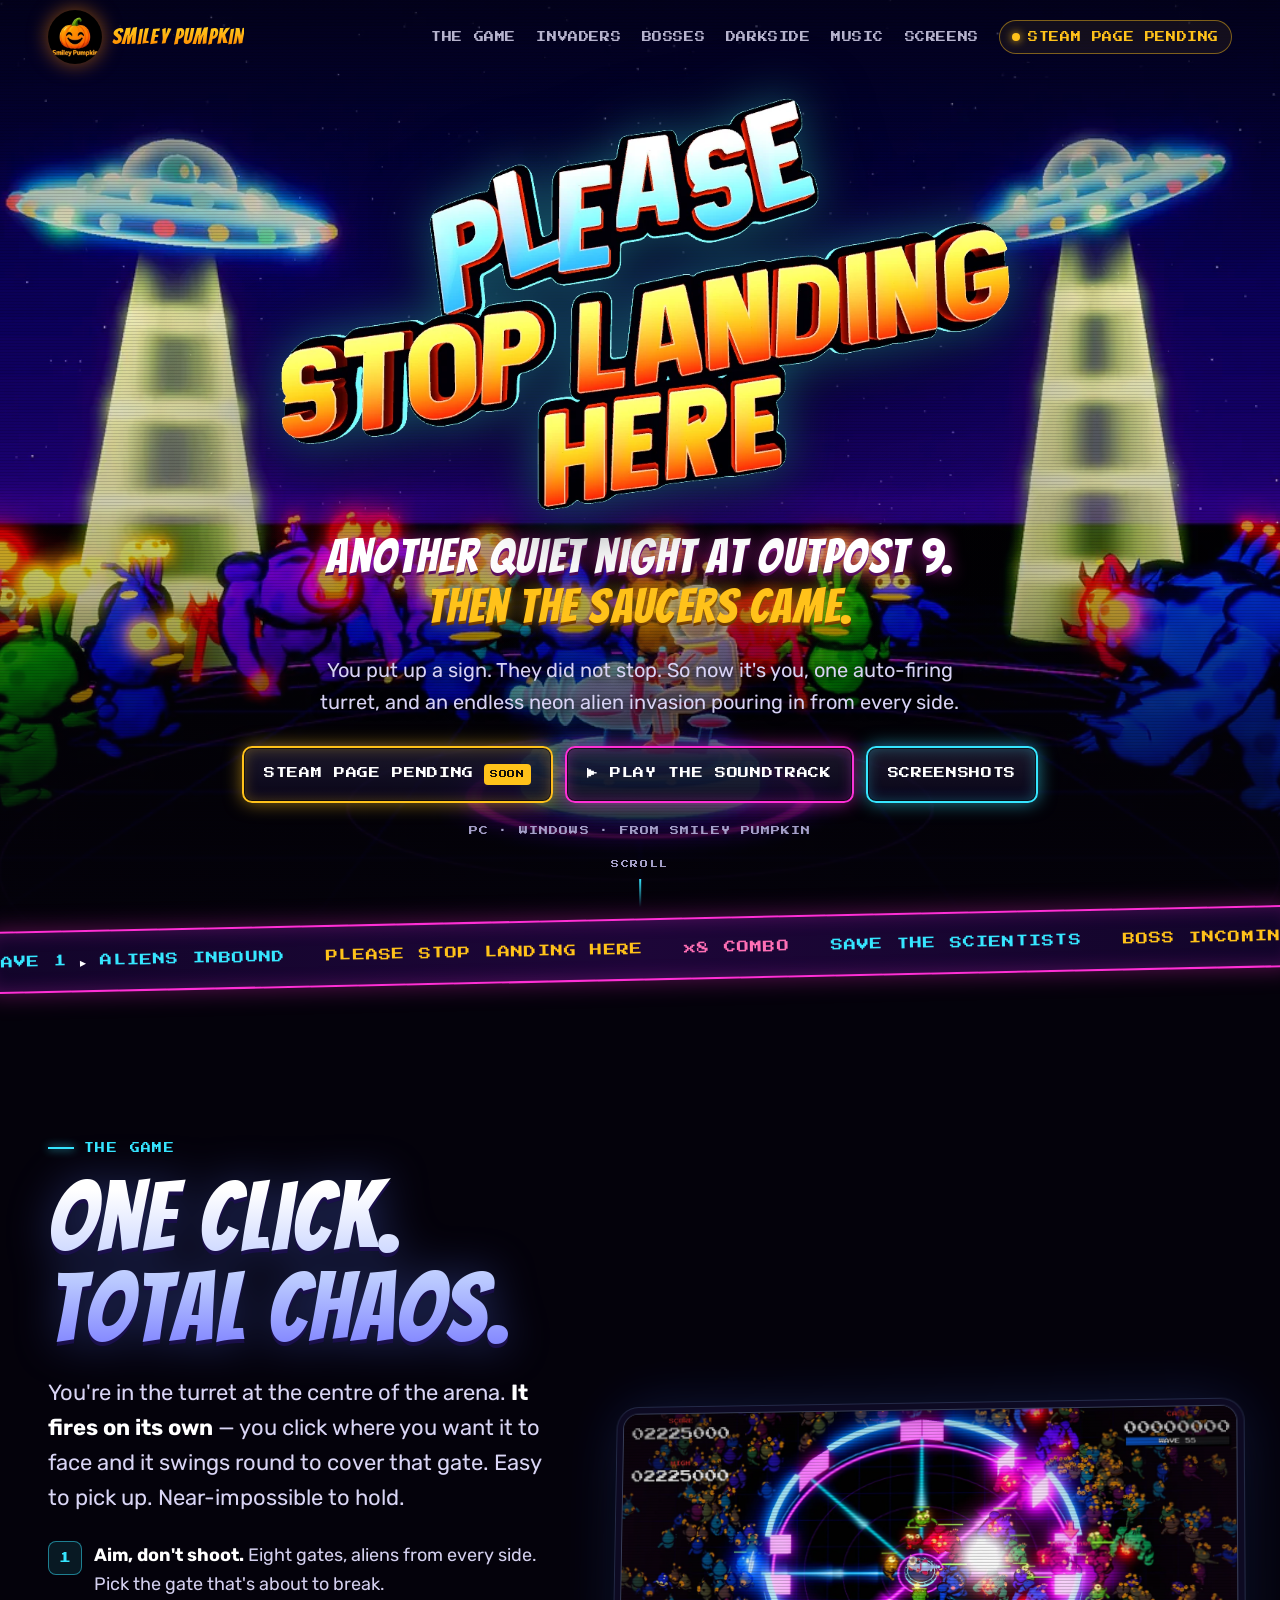
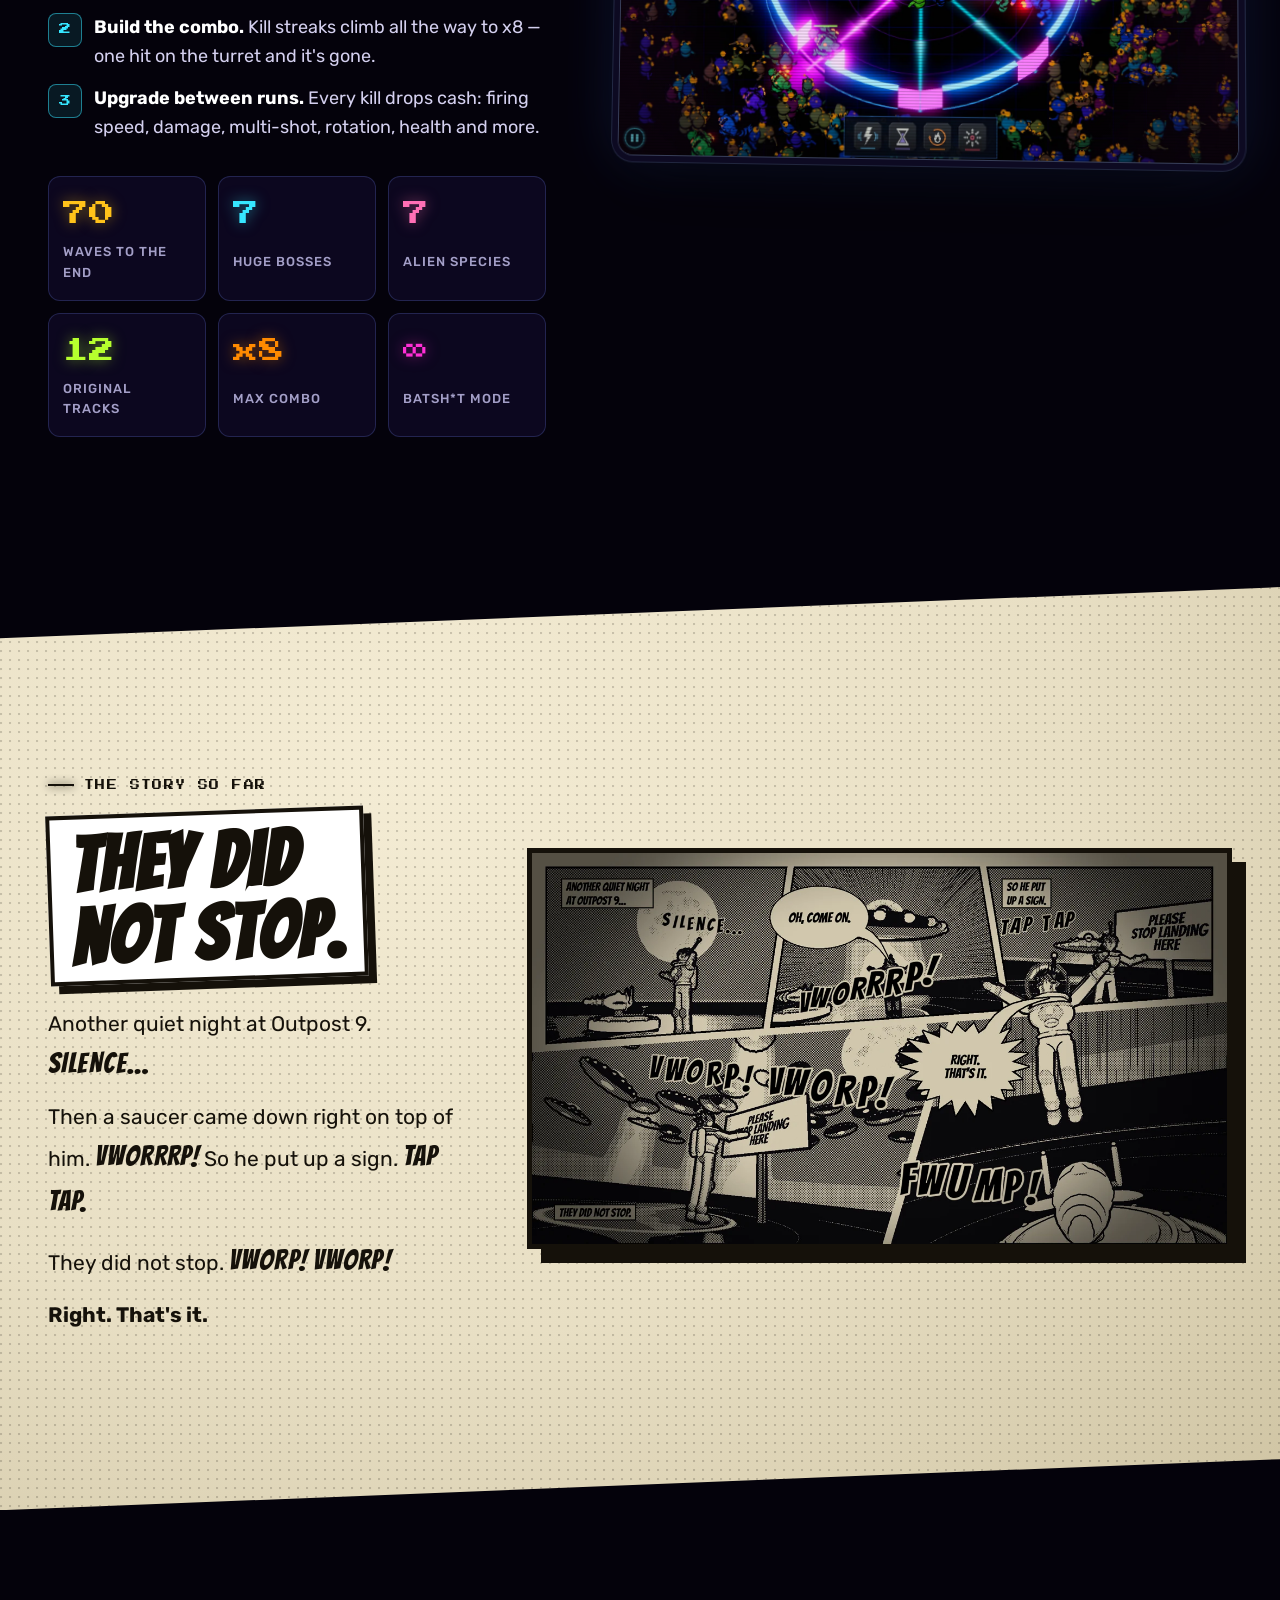
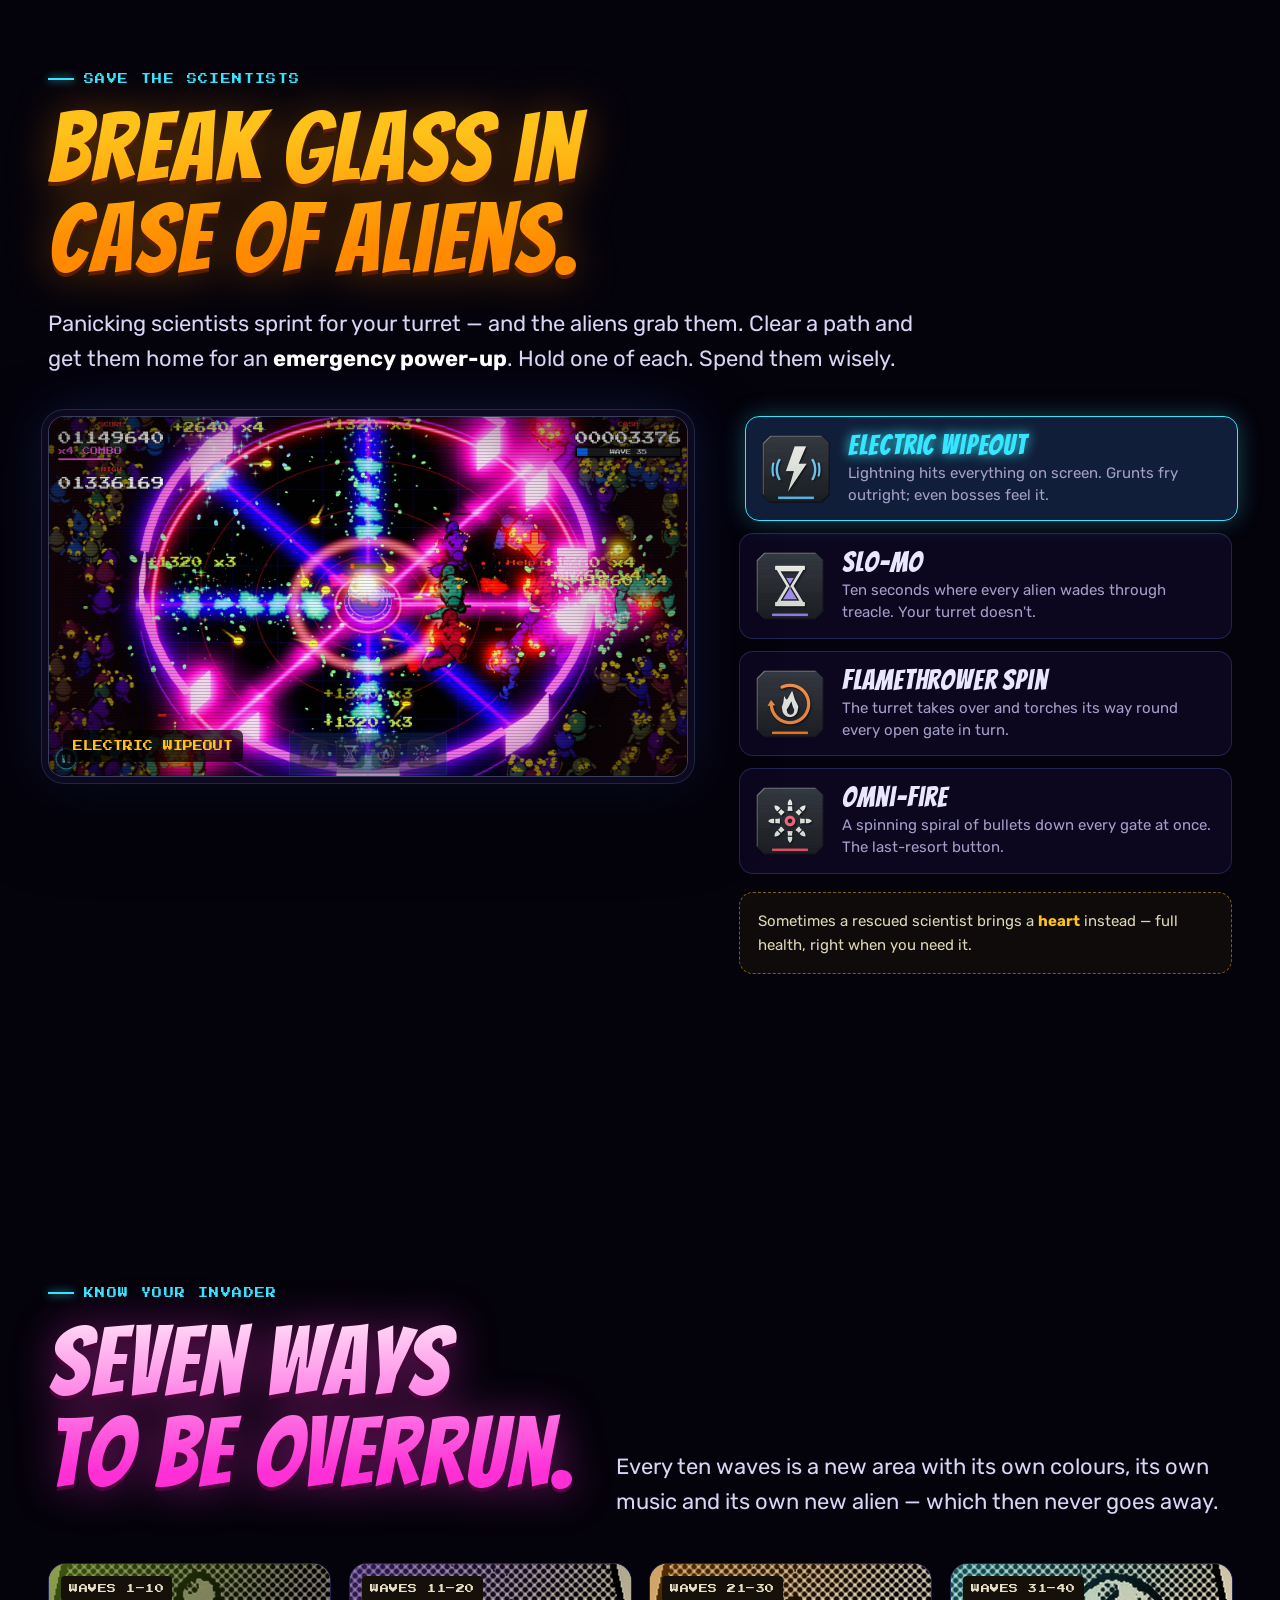
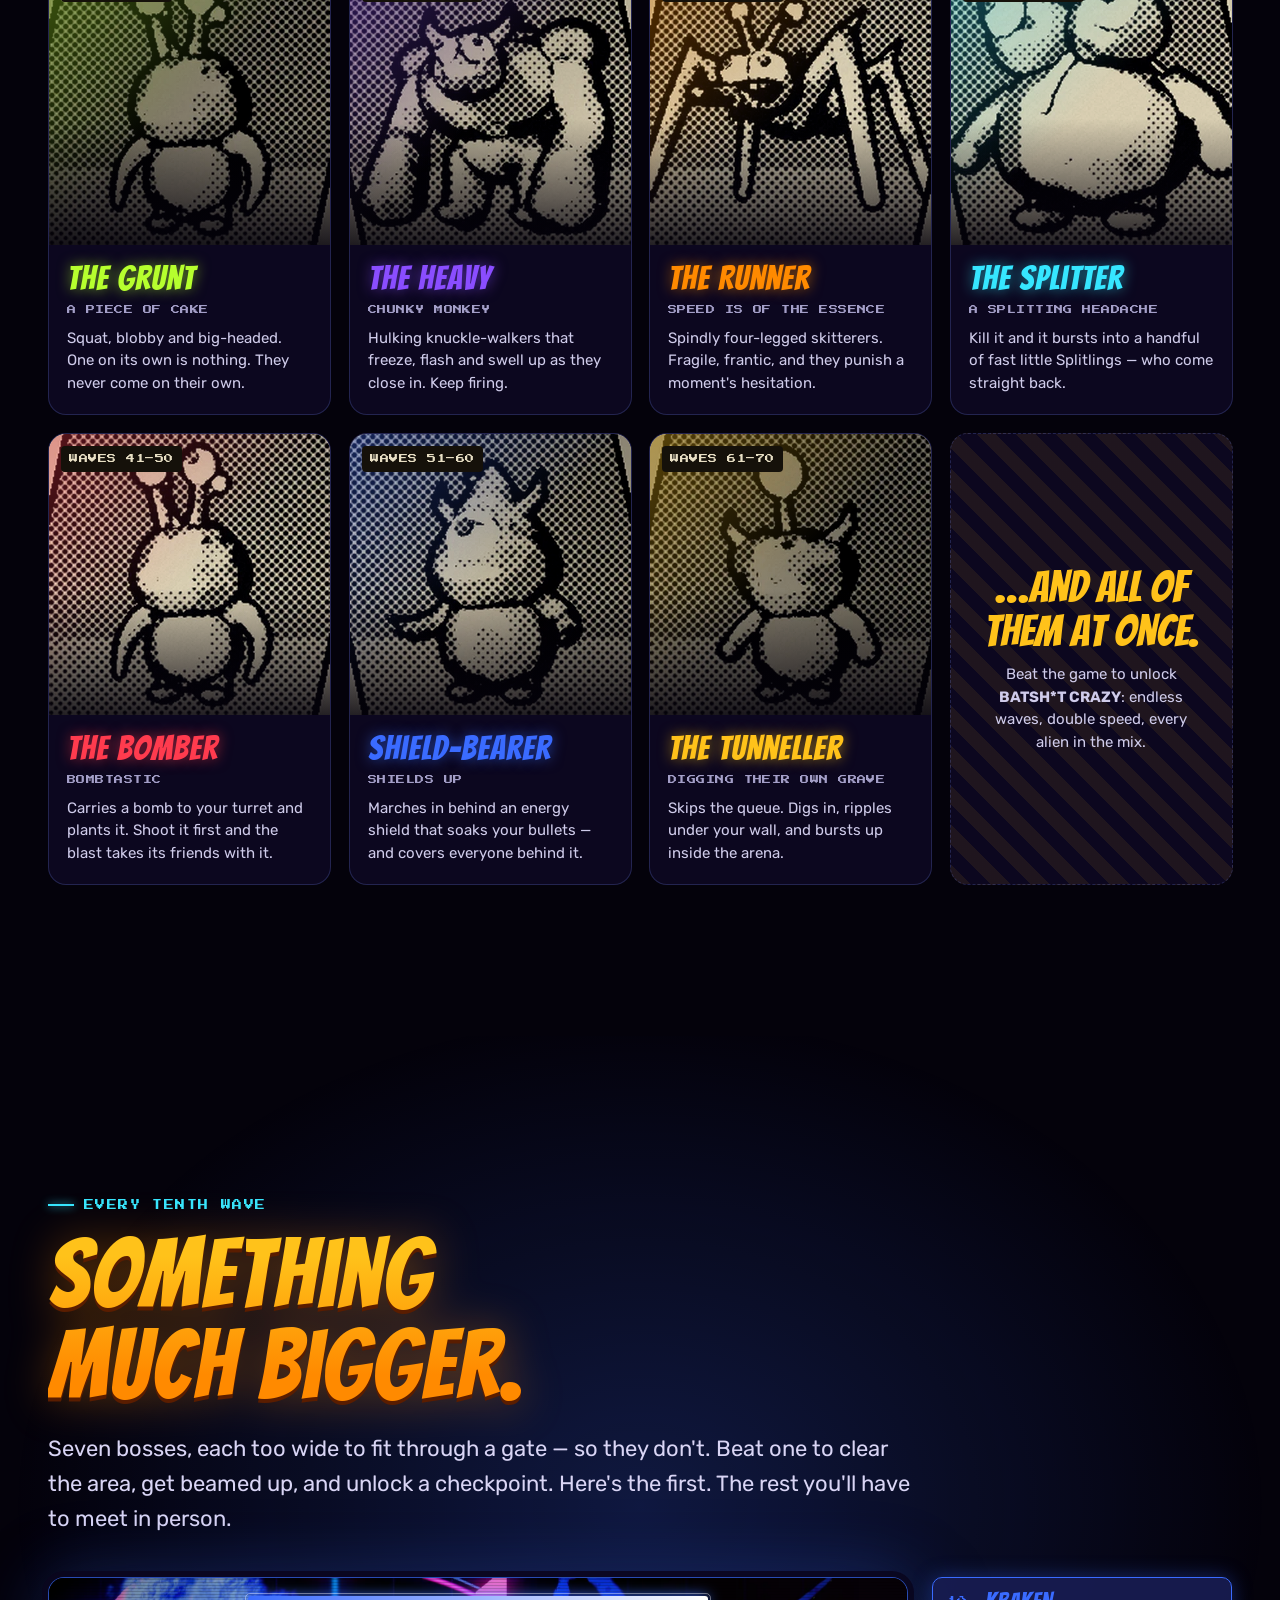
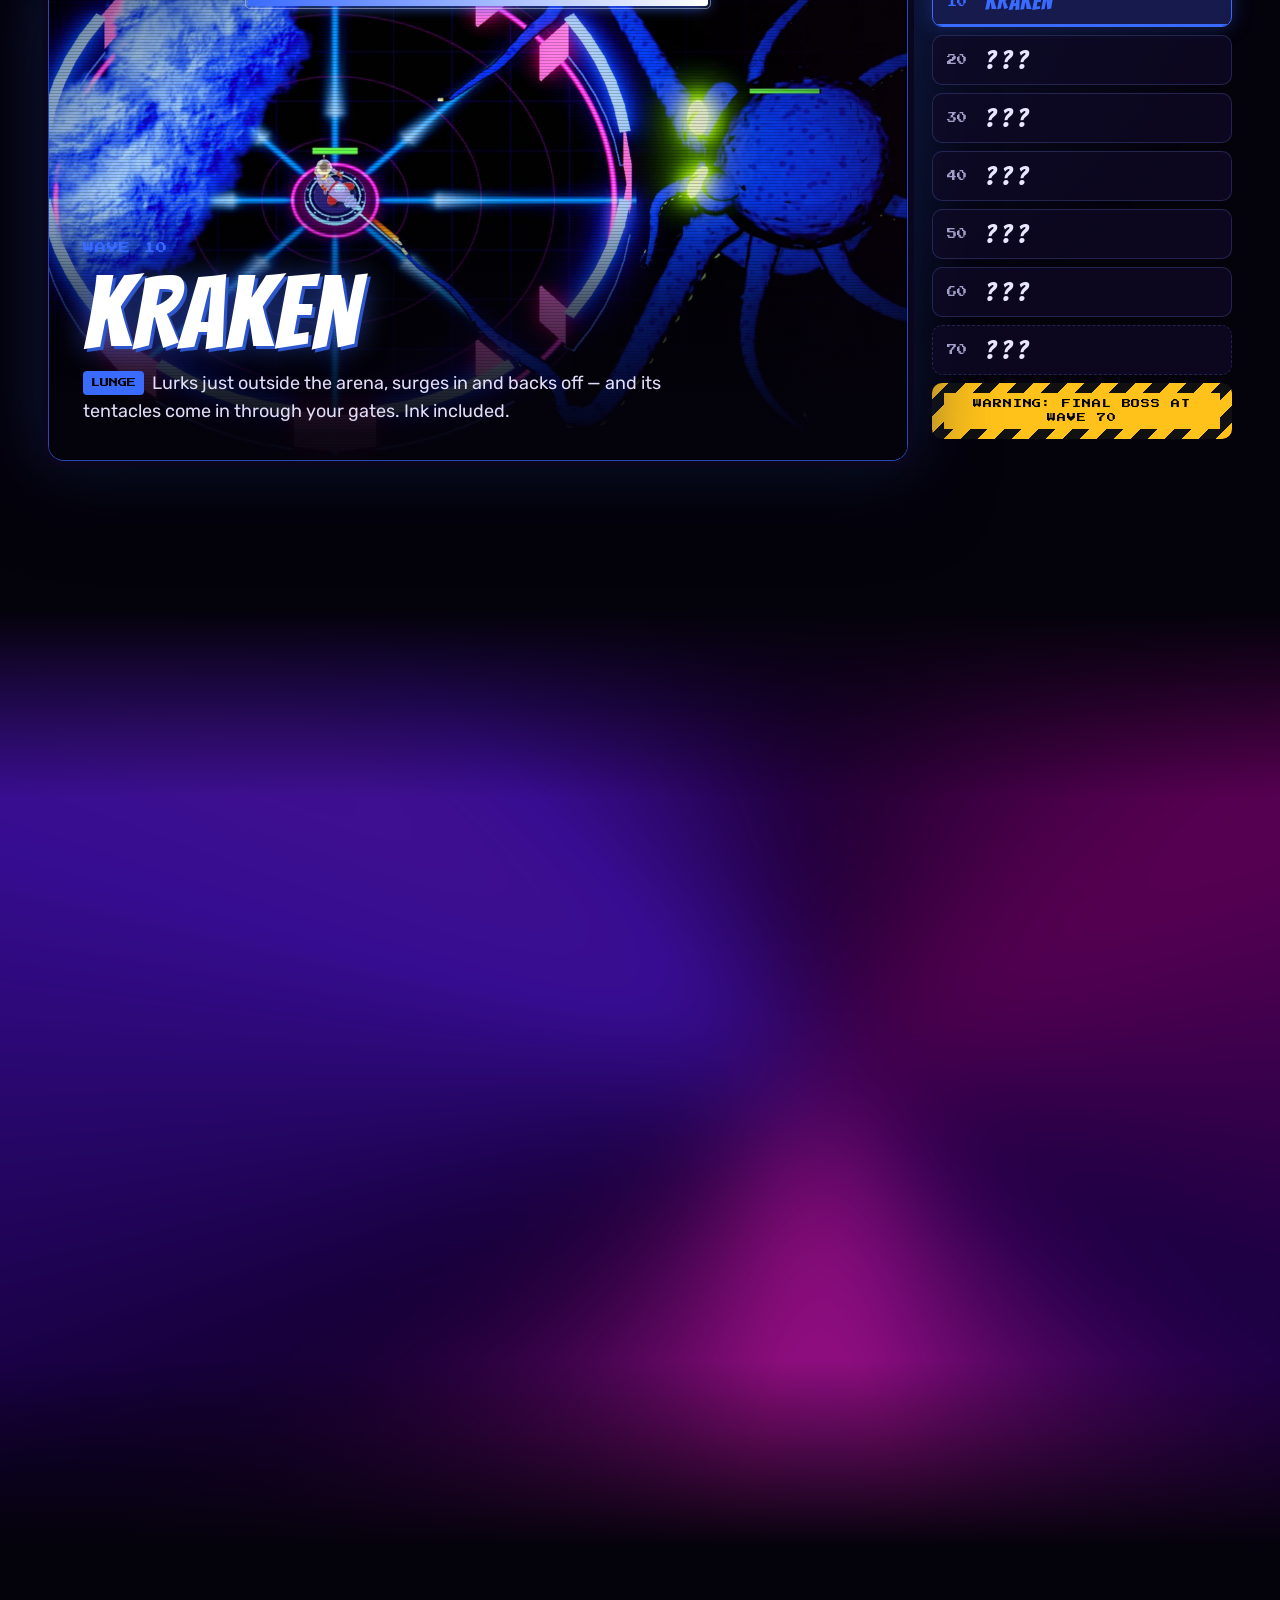
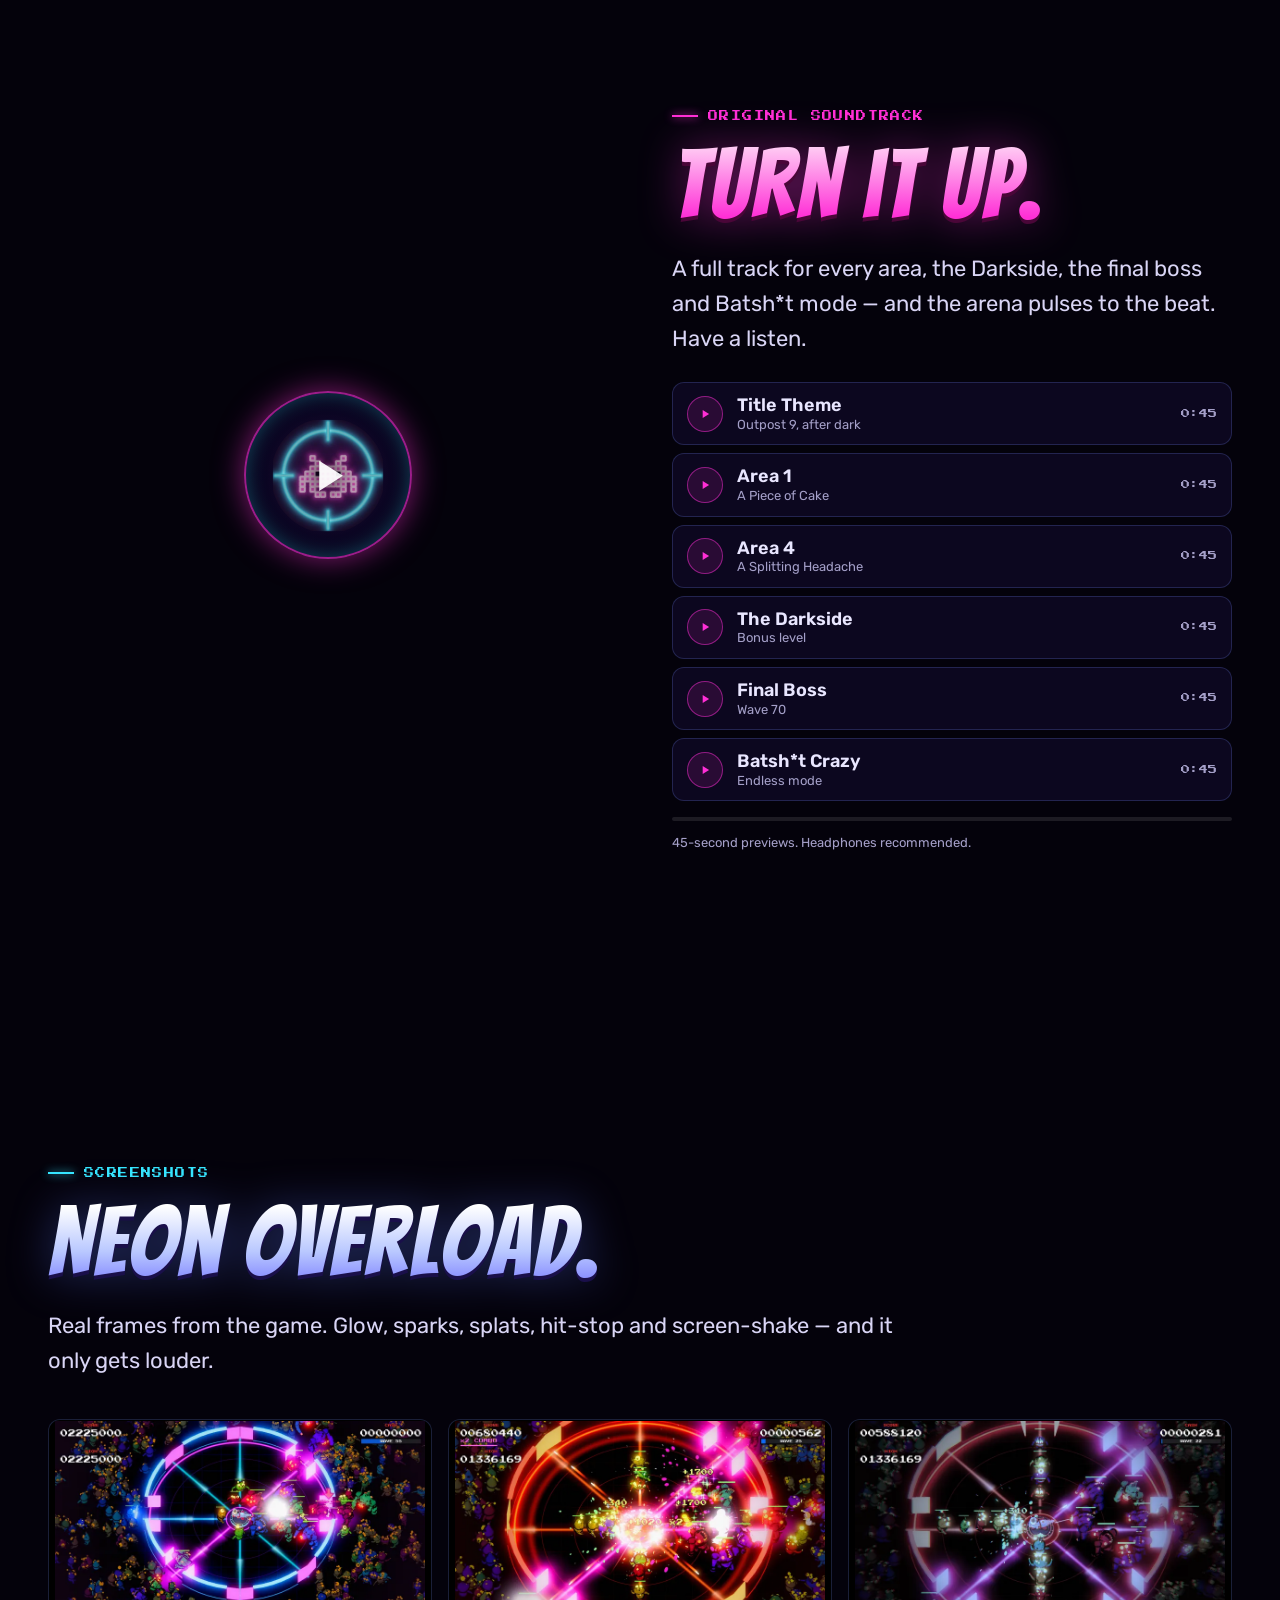
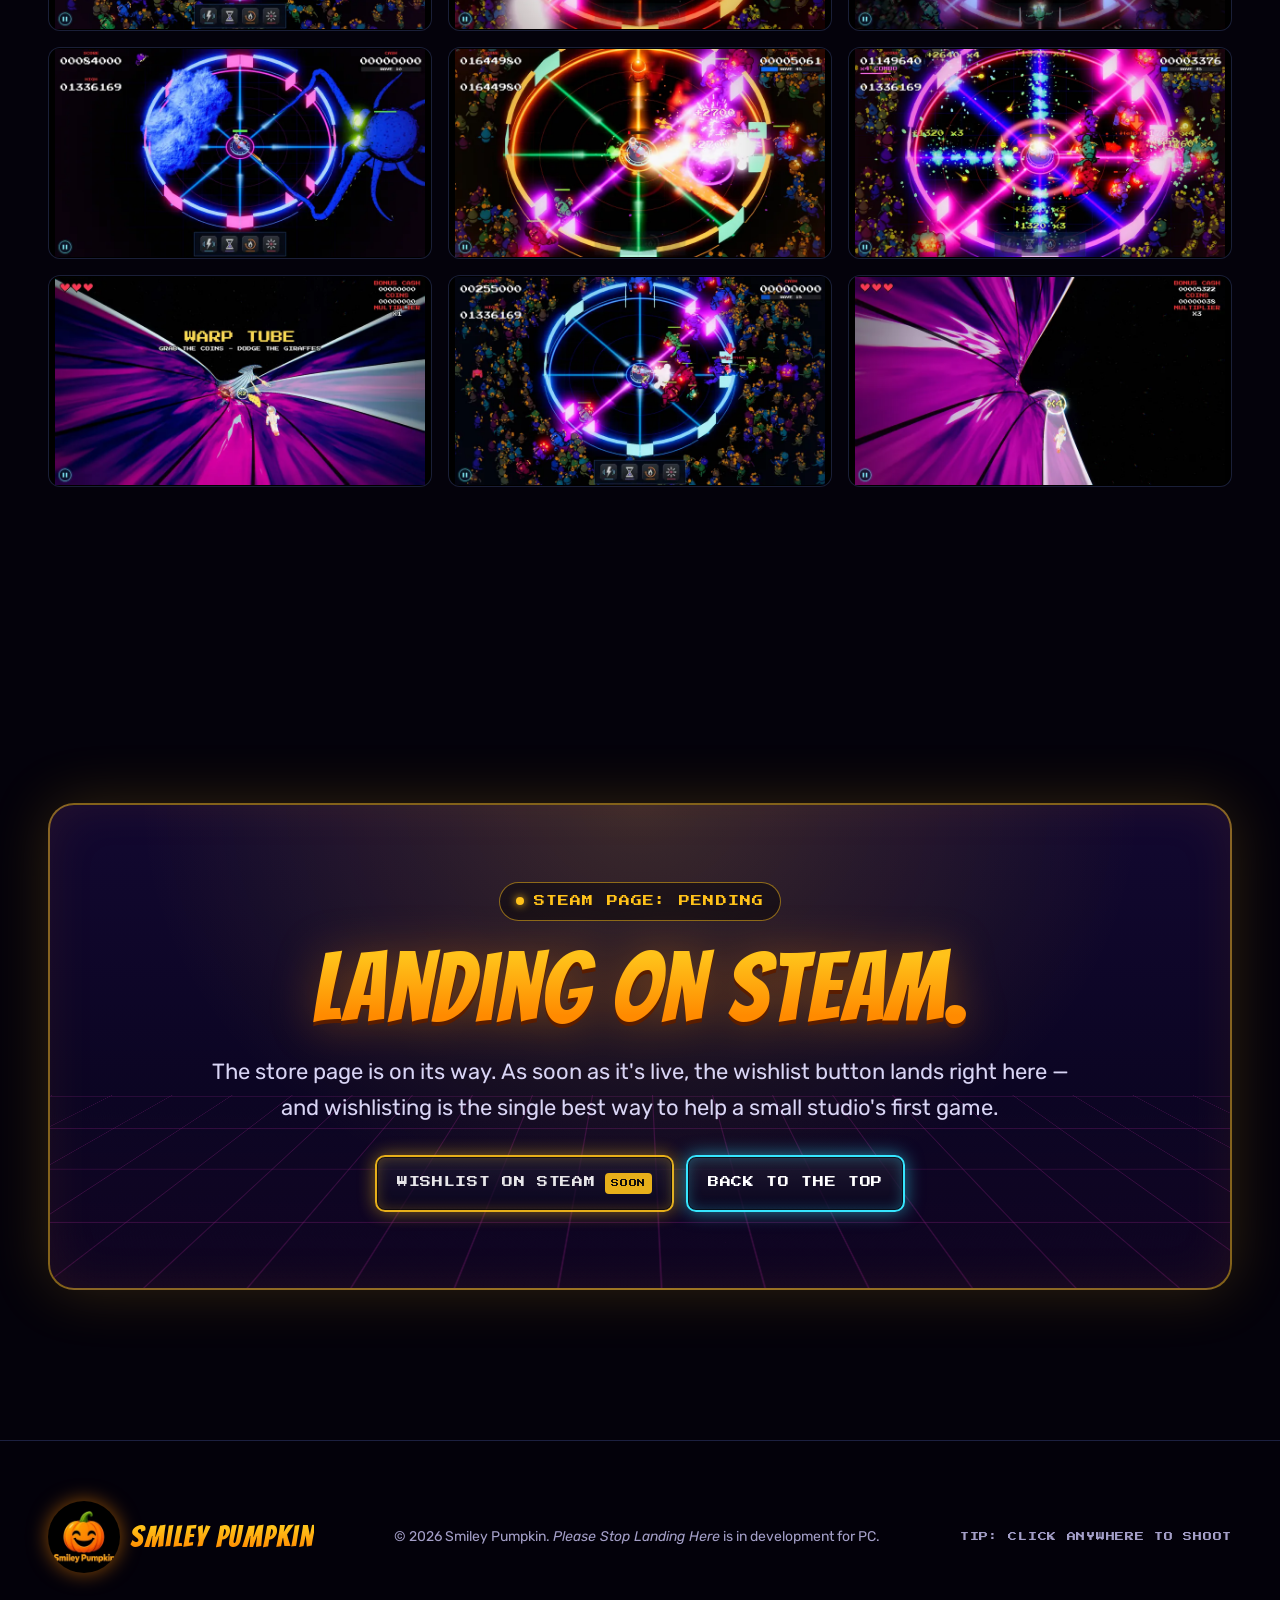
==== index.html @ da47e0a2 "Game site for Please Stop Landing Here Replace the Coming Soon holding page with a full page for the" ====
<!doctype html>
<html lang="en">
<head>
<meta charset="utf-8">
<meta name="viewport" content="width=device-width, initial-scale=1, viewport-fit=cover">
<title>Please Stop Landing Here | Smiley Pumpkin</title>
<meta name="description" content="Please Stop Landing Here: a neon top-down turret defence game from Smiley Pumpkin. One turret, eight gates, an endless alien swarm. Coming to Steam.">
<meta name="theme-color" content="#04020b">
<meta property="og:type" content="website">
<meta property="og:url" content="https://www.smileypumpkin.com/">
<meta property="og:title" content="Please Stop Landing Here">
<meta property="og:description" content="One turret. Eight gates. An endless neon alien swarm. Coming to Steam from Smiley Pumpkin.">
<meta property="og:image" content="https://www.smileypumpkin.com/assets/img/og.jpg">
<meta name="twitter:card" content="summary_large_image">
<link rel="icon" href="smiley-pumpkin.png">
<link rel="preconnect" href="https://fonts.googleapis.com">
<link rel="preconnect" href="https://fonts.gstatic.com" crossorigin>
<link href="https://fonts.googleapis.com/css2?family=Bangers&family=Press+Start+2P&family=Rubik:wght@400;500;600;700&display=swap" rel="stylesheet">
<link rel="preload" as="image" href="assets/img/keyart.webp">
<link rel="stylesheet" href="css/site.css">
</head>
<body>
<a class="skip" href="#game">Skip to content</a>
<canvas id="stars" aria-hidden="true"></canvas>
<canvas id="fx" aria-hidden="true"></canvas>

<header class="topbar">
  <a class="studio" href="#top" aria-label="Smiley Pumpkin home">
    <img src="assets/img/pumpkin.webp" alt="" width="54" height="54">
    <span>Smiley Pumpkin</span>
  </a>
  <nav class="nav" aria-label="Sections">
    <a href="#game">The Game</a>
    <a href="#invaders">Invaders</a>
    <a href="#bosses">Bosses</a>
    <a href="#darkside">Darkside</a>
    <a href="#music">Music</a>
    <a href="#screens">Screens</a>
    <a class="steam-pill" href="#steam"><span class="led" aria-hidden="true"></span>Steam page pending</a>
  </nav>
</header>

<main>
  <!-- ============ HERO ============ -->
  <section class="hero" id="top" aria-labelledby="hero-title">
    <div class="hero-art" aria-hidden="true"></div>
    <div class="hero-inner">
      <h1 id="hero-title" style="margin:0">
        <img class="game-logo" src="assets/img/logo.webp" alt="Please Stop Landing Here" width="1040" height="610">
      </h1>
      <p class="tagline">Another quiet night at Outpost 9.<br><em>Then the saucers came.</em></p>
      <p class="hero-sub">You put up a sign. They did not stop. So now it's you, one auto-firing turret, and an endless neon alien invasion pouring in from every side.</p>
      <div class="cta-row">
        <a class="btn steam" href="#steam">Steam page pending <span class="tag">SOON</span></a>
        <a class="btn music" href="#music" data-autoplay>&#9654; Play the soundtrack</a>
        <a class="btn" href="#screens">Screenshots</a>
      </div>
      <p class="platform">PC &middot; Windows &middot; from Smiley Pumpkin</p>
    </div>
    <a class="scroll-hint" href="#game" aria-label="Scroll to the game">SCROLL<i></i></a>
  </section>

  <div class="ticker" aria-hidden="true">
    <div class="ticker-track">
      <span>WAVE 1 <b>&#9656;</b> ALIENS INBOUND</span><span>PLEASE STOP LANDING HERE</span><span>x8 COMBO</span>
      <span>SAVE THE SCIENTISTS</span><span>BOSS INCOMING <b>&#9656;</b> WAVE 10</span><span>AREA CLEARED!</span>
      <span>WELCOME TO THE DARKSIDE</span><span>WAVE 70 AWAITS</span><span>BATSH*T CRAZY UNLOCKED</span>
      <span>WAVE 1 <b>&#9656;</b> ALIENS INBOUND</span><span>PLEASE STOP LANDING HERE</span><span>x8 COMBO</span>
      <span>SAVE THE SCIENTISTS</span><span>BOSS INCOMING <b>&#9656;</b> WAVE 10</span><span>AREA CLEARED!</span>
      <span>WELCOME TO THE DARKSIDE</span><span>WAVE 70 AWAITS</span><span>BATSH*T CRAZY UNLOCKED</span>
    </div>
  </div>

  <!-- ============ GAMEPLAY ============ -->
  <section class="section" id="game" aria-labelledby="game-title">
    <div class="wrap gameplay-grid">
      <div class="reveal">
        <span class="eyebrow">The game</span>
        <h2 class="h2" id="game-title">One click.<br>Total chaos.</h2>
        <p class="lede">You're in the turret at the centre of the arena. <strong>It fires on its own</strong> &mdash; you click where you want it to face and it swings round to cover that gate. Easy to pick up. Near-impossible to hold.</p>
        <ol class="how">
          <li><span><strong>Aim, don't shoot.</strong> Eight gates, aliens from every side. Pick the gate that's about to break.</span></li>
          <li><span><strong>Build the combo.</strong> Kill streaks climb all the way to x8 &mdash; one hit on the turret and it's gone.</span></li>
          <li><span><strong>Upgrade between runs.</strong> Every kill drops cash: firing speed, damage, multi-shot, rotation, health and more.</span></li>
        </ol>
        <div class="stats">
          <div class="stat"><b data-count="70">70</b><span>Waves to the end</span></div>
          <div class="stat"><b data-count="7">7</b><span>Huge bosses</span></div>
          <div class="stat"><b data-count="7">7</b><span>Alien species</span></div>
          <div class="stat"><b data-count="12">12</b><span>Original tracks</span></div>
          <div class="stat"><b>x8</b><span>Max combo</span></div>
          <div class="stat"><b>&infin;</b><span>Batsh*t mode</span></div>
        </div>
      </div>
      <div class="reveal" data-delay="1">
        <figure class="screen tilt">
          <img src="assets/img/shots/swarm.webp" alt="Wave 55: the turret holds the neon arena while a huge alien crowd presses against all eight gates" width="1600" height="900" loading="lazy">
        </figure>
      </div>
    </div>
  </section>

  <!-- ============ STORY ============ -->
  <section class="section story" id="story" aria-labelledby="story-title">
    <div class="wrap story-grid">
      <div class="reveal">
        <span class="eyebrow">The story so far</span>
        <h2 class="caption-box" id="story-title">They did<br>not stop.</h2>
        <p>Another quiet night at Outpost 9. <span class="sfx">SILENCE&hellip;</span></p>
        <p>Then a saucer came down right on top of him. <span class="sfx">VWORRRP!</span> So he put up a sign. <span class="sfx">TAP TAP.</span></p>
        <p>They did not stop. <span class="sfx">VWORP! VWORP!</span></p>
        <p><strong>Right. That's it.</strong></p>
      </div>
      <figure class="comic reveal" data-delay="1">
        <img src="assets/img/comic.webp" alt="The game's manga intro page: a lone astronaut at Outpost 9 puts up a 'Please Stop Landing Here' sign as the saucers keep landing, then leaps into his turret" width="1280" height="720" loading="lazy">
      </figure>
    </div>
  </section>

  <!-- ============ POWER-UPS ============ -->
  <section class="section" id="powerups" aria-labelledby="pu-title">
    <div class="wrap">
      <div class="reveal">
        <span class="eyebrow">Save the scientists</span>
        <h2 class="h2 hot" id="pu-title">Break glass in<br>case of aliens.</h2>
        <p class="lede">Panicking scientists sprint for your turret &mdash; and the aliens grab them. Clear a path and get them home for an <strong>emergency power-up</strong>. Hold one of each. Spend them wisely.</p>
      </div>
      <div class="powers">
        <div class="power-view reveal">
          <figure class="screen">
            <img id="powerImg" src="assets/img/shots/shock.webp" alt="Electric Wipeout tearing through the aliens on wave 35" width="1600" height="900" loading="lazy">
            <span class="label" id="powerLabel">ELECTRIC WIPEOUT</span>
          </figure>
        </div>
        <div class="power-list reveal" data-delay="1" role="tablist" aria-label="Power-ups">
          <button class="power" role="tab" aria-selected="true" style="--c: var(--cyan)" data-img="shock" data-alt="Electric Wipeout tearing through the aliens on wave 35">
            <img src="assets/img/icons/electric_wipeout.webp" alt="" width="72" height="72">
            <span><h3>Electric Wipeout</h3><p>Lightning hits everything on screen. Grunts fry outright; even bosses feel it.</p></span>
          </button>
          <button class="power" role="tab" aria-selected="false" style="--c: var(--violet)" data-img="slomo" data-alt="Slo-Mo: the arena turns dreamy and every alien crawls">
            <img src="assets/img/icons/slo_mo.webp" alt="" width="72" height="72">
            <span><h3>Slo-Mo</h3><p>Ten seconds where every alien wades through treacle. Your turret doesn't.</p></span>
          </button>
          <button class="power" role="tab" aria-selected="false" style="--c: var(--orange)" data-img="spin" data-alt="Flamethrower Spin sweeping the gates on wave 45">
            <img src="assets/img/icons/spin_fire.webp" alt="" width="72" height="72">
            <span><h3>Flamethrower Spin</h3><p>The turret takes over and torches its way round every open gate in turn.</p></span>
          </button>
          <button class="power" role="tab" aria-selected="false" style="--c: var(--red)" data-img="omni" data-alt="Omni-Fire: bullets spiral down every gate at once on wave 25">
            <img src="assets/img/icons/omni_fire.webp" alt="" width="72" height="72">
            <span><h3>Omni-Fire</h3><p>A spinning spiral of bullets down every gate at once. The last-resort button.</p></span>
          </button>
          <p class="scientist-note">Sometimes a rescued scientist brings a <strong>heart</strong> instead &mdash; full health, right when you need it.</p>
        </div>
      </div>
    </div>
  </section>

  <!-- ============ INVADERS ============ -->
  <section class="section" id="invaders" aria-labelledby="inv-title">
    <div class="wrap">
      <div class="aliens-head reveal">
        <div>
          <span class="eyebrow">Know your invader</span>
          <h2 class="h2 pink" id="inv-title">Seven ways<br>to be overrun.</h2>
        </div>
        <p class="lede" style="max-width:44ch">Every ten waves is a new area with its own colours, its own music and its own new alien &mdash; which then never goes away.</p>
      </div>
      <div class="alien-grid">
        <article class="alien reveal" style="--c: var(--acid)">
          <div class="portrait"><span class="waves">WAVES 1&ndash;10</span><img src="assets/img/aliens/alien.webp" alt="The standard alien: squat, big-headed, eyes on stalks" width="432" height="432" loading="lazy"></div>
          <div class="body"><h3>The Grunt</h3><div class="area">A Piece of Cake</div><p>Squat, blobby and big-headed. One on its own is nothing. They never come on their own.</p></div>
        </article>
        <article class="alien reveal" data-delay="1" style="--c: var(--violet)">
          <div class="portrait"><span class="waves">WAVES 11&ndash;20</span><img src="assets/img/aliens/heavy.webp" alt="The Heavy: a hulking knuckle-walking brute" width="432" height="432" loading="lazy"></div>
          <div class="body"><h3>The Heavy</h3><div class="area">Chunky Monkey</div><p>Hulking knuckle-walkers that freeze, flash and swell up as they close in. Keep firing.</p></div>
        </article>
        <article class="alien reveal" data-delay="2" style="--c: var(--orange)">
          <div class="portrait"><span class="waves">WAVES 21&ndash;30</span><img src="assets/img/aliens/runner.webp" alt="The Runner: a spindly four-legged skitterer" width="432" height="432" loading="lazy"></div>
          <div class="body"><h3>The Runner</h3><div class="area">Speed is of the Essence</div><p>Spindly four-legged skitterers. Fragile, frantic, and they punish a moment's hesitation.</p></div>
        </article>
        <article class="alien reveal" style="--c: var(--cyan)">
          <div class="portrait"><span class="waves">WAVES 31&ndash;40</span><img src="assets/img/aliens/splitter.webp" alt="The Splitter: a round alien that bursts when killed" width="432" height="432" loading="lazy"></div>
          <div class="body"><h3>The Splitter</h3><div class="area">A Splitting Headache</div><p>Kill it and it bursts into a handful of fast little Splitlings &mdash; who come straight back.</p></div>
        </article>
        <article class="alien reveal" data-delay="1" style="--c: var(--red)">
          <div class="portrait"><span class="waves">WAVES 41&ndash;50</span><img src="assets/img/aliens/bomber.webp" alt="The Bomber: an alien carrying a bomb toward the turret" width="432" height="432" loading="lazy"></div>
          <div class="body"><h3>The Bomber</h3><div class="area">Bombtastic</div><p>Carries a bomb to your turret and plants it. Shoot it first and the blast takes its friends with it.</p></div>
        </article>
        <article class="alien reveal" data-delay="2" style="--c: var(--blue)">
          <div class="portrait"><span class="waves">WAVES 51&ndash;60</span><img src="assets/img/aliens/shield.webp" alt="The Shield-bearer: an alien behind an energy shield" width="432" height="432" loading="lazy"></div>
          <div class="body"><h3>Shield-bearer</h3><div class="area">Shields Up</div><p>Marches in behind an energy shield that soaks your bullets &mdash; and covers everyone behind it.</p></div>
        </article>
        <article class="alien reveal" style="--c: var(--yellow)">
          <div class="portrait"><span class="waves">WAVES 61&ndash;70</span><img src="assets/img/aliens/tunneller.webp" alt="The Tunneller: a horned alien that digs under the walls" width="432" height="432" loading="lazy"></div>
          <div class="body"><h3>The Tunneller</h3><div class="area">Digging their own Grave</div><p>Skips the queue. Digs in, ripples under your wall, and bursts up inside the arena.</p></div>
        </article>
        <div class="alien extra reveal" data-delay="1">
          <div><b>&hellip;and all of them at once.</b><p>Beat the game to unlock <strong>BATSH*T CRAZY</strong>: endless waves, double speed, every alien in the mix.</p></div>
        </div>
      </div>
    </div>
  </section>

  <!-- ============ BOSSES ============ -->
  <section class="section bosses" id="bosses" aria-labelledby="boss-title">
    <div class="wrap">
      <div class="reveal">
        <span class="eyebrow">Every tenth wave</span>
        <h2 class="h2 hot" id="boss-title">Something<br>much bigger.</h2>
        <p class="lede">Seven bosses, each too wide to fit through a gate &mdash; so they don't. Beat one to clear the area, get beamed up, and unlock a checkpoint. Here's the first. The rest you'll have to meet in person.</p>
      </div>
      <div class="boss-stage reveal">
        <div class="boss-view">
          <figure class="screen">
            <div class="boss-bar" aria-hidden="true"><span></span></div>
            <img id="bossImg" src="assets/img/bosses/kraken.webp" alt="" width="1280" height="720" loading="lazy">
            <div class="boss-locked" id="bossLocked" hidden aria-hidden="true"><span class="q">?</span><span class="stamp">CLASSIFIED</span></div>
            <figcaption class="boss-hud" aria-live="polite">
              <span class="wave" id="bossWave">WAVE 10</span>
              <h3 id="bossName">KRAKEN</h3>
              <p id="bossDesc"></p>
            </figcaption>
          </figure>
        </div>
        <div>
          <ol class="boss-list" id="bossList" role="tablist" aria-label="Bosses"></ol>
          <div class="final-warn" aria-hidden="true"><span>WARNING: FINAL BOSS AT WAVE 70</span></div>
        </div>
      </div>
    </div>
  </section>

  <!-- ============ DARKSIDE ============ -->
  <section class="section darkside" id="darkside" aria-labelledby="ds-title">
    <div class="wrap darkside-grid">
      <div class="reveal">
        <span class="eyebrow" style="color: var(--pink)">Bonus level</span>
        <h2 class="h2 pink" id="ds-title">Welcome to<br>the Darkside.</h2>
        <p class="lede">Clear an area and a UFO beams you up &mdash; then drops you onto a marbled ribbon twisting through space. Eight lanes rolling over floor, wall and ceiling. Grab the coins, hit the multiplier rings, dodge the mines. It just keeps getting faster.</p>
        <p class="lede" style="margin-top:14px">Oh, and there's a different animal in the way every visit.</p>
        <ul class="animals">
          <li><img src="assets/img/animals/sheep.webp" alt="" width="124" height="124" loading="lazy">Sheep</li>
          <li><img src="assets/img/animals/goats.webp" alt="" width="124" height="124" loading="lazy">Goats</li>
          <li><img src="assets/img/animals/llamas.webp" alt="" width="124" height="124" loading="lazy">Llamas</li>
          <li><img src="assets/img/animals/dogs.webp" alt="" width="124" height="124" loading="lazy">Dogs</li>
          <li><img src="assets/img/animals/cats.webp" alt="" width="124" height="124" loading="lazy">Cats</li>
          <li><img src="assets/img/animals/giraffes.webp" alt="" width="124" height="124" loading="lazy">Giraffes</li>
        </ul>
      </div>
      <div class="ds-shots reveal" data-delay="1">
        <figure class="screen"><img src="assets/img/shots/darkside-giraffe.webp" alt="The Darkside warp tube: grab the coins, dodge the giraffes" width="1600" height="900" loading="lazy"></figure>
        <figure class="screen"><img src="assets/img/shots/darkside-ribbon.webp" alt="The astronaut running a magenta ribbon through space toward an x4 multiplier ring" width="1600" height="900" loading="lazy"></figure>
      </div>
    </div>
  </section>

  <!-- ============ SOUNDTRACK ============ -->
  <section class="section" id="music" aria-labelledby="music-title">
    <div class="wrap music-grid">
      <div class="reveal">
        <div class="viz-wrap" id="vizWrap">
          <canvas id="viz" aria-hidden="true"></canvas>
          <div class="viz-center" id="vizCenter">
            <img src="assets/img/game-icon.webp" alt="" width="256" height="256">
            <button class="play-big" id="playBig" aria-label="Play or pause the soundtrack">
              <svg viewBox="0 0 24 24" aria-hidden="true"><path fill="#fff" d="M8 5v14l11-7z"/></svg>
            </button>
          </div>
        </div>
      </div>
      <div class="reveal" data-delay="1">
        <span class="eyebrow" style="color: var(--magenta)">Original soundtrack</span>
        <h2 class="h2 pink" id="music-title">Turn it up.</h2>
        <p class="lede">A full track for every area, the Darkside, the final boss and Batsh*t mode &mdash; and the arena pulses to the beat. Have a listen.</p>
        <ul class="tracks" id="tracks">
          <li><button class="track" data-src="assets/audio/title.mp3" aria-pressed="false"><span class="ic"><svg viewBox="0 0 24 24"><path d="M8 5v14l11-7z"/></svg><span class="eq"><i></i><i></i><i></i></span></span><span class="t">Title Theme<small>Outpost 9, after dark</small></span><span class="d">0:45</span></button></li>
          <li><button class="track" data-src="assets/audio/area-1.mp3" aria-pressed="false"><span class="ic"><svg viewBox="0 0 24 24"><path d="M8 5v14l11-7z"/></svg><span class="eq"><i></i><i></i><i></i></span></span><span class="t">Area 1<small>A Piece of Cake</small></span><span class="d">0:45</span></button></li>
          <li><button class="track" data-src="assets/audio/area-4.mp3" aria-pressed="false"><span class="ic"><svg viewBox="0 0 24 24"><path d="M8 5v14l11-7z"/></svg><span class="eq"><i></i><i></i><i></i></span></span><span class="t">Area 4<small>A Splitting Headache</small></span><span class="d">0:45</span></button></li>
          <li><button class="track" data-src="assets/audio/darkside.mp3" aria-pressed="false"><span class="ic"><svg viewBox="0 0 24 24"><path d="M8 5v14l11-7z"/></svg><span class="eq"><i></i><i></i><i></i></span></span><span class="t">The Darkside<small>Bonus level</small></span><span class="d">0:45</span></button></li>
          <li><button class="track" data-src="assets/audio/final-boss.mp3" aria-pressed="false"><span class="ic"><svg viewBox="0 0 24 24"><path d="M8 5v14l11-7z"/></svg><span class="eq"><i></i><i></i><i></i></span></span><span class="t">Final Boss<small>Wave 70</small></span><span class="d">0:45</span></button></li>
          <li><button class="track" data-src="assets/audio/batshit.mp3" aria-pressed="false"><span class="ic"><svg viewBox="0 0 24 24"><path d="M8 5v14l11-7z"/></svg><span class="eq"><i></i><i></i><i></i></span></span><span class="t">Batsh*t Crazy<small>Endless mode</small></span><span class="d">0:45</span></button></li>
        </ul>
        <div class="progress" id="progress" aria-hidden="true"><span></span></div>
        <p class="music-note">45-second previews. Headphones recommended.</p>
      </div>
    </div>
    <audio id="audio" preload="none"></audio>
  </section>

  <!-- ============ SCREENSHOTS ============ -->
  <section class="section" id="screens" aria-labelledby="shots-title">
    <div class="wrap">
      <div class="reveal">
        <span class="eyebrow">Screenshots</span>
        <h2 class="h2" id="shots-title">Neon overload.</h2>
        <p class="lede">Real frames from the game. Glow, sparks, splats, hit-stop and screen-shake &mdash; and it only gets louder.</p>
      </div>
      <div class="gallery" id="gallery">
        <button class="shot reveal" data-full="assets/img/shots/swarm.webp"><img src="assets/img/thumbs/swarm.webp" alt="Wave 55: the alien crowd surrounds the arena" width="800" height="450" loading="lazy"><figcaption>WAVE 55 &middot; THE SWARM</figcaption></button>
        <button class="shot reveal" data-full="assets/img/shots/kraken-ink.webp"><img src="assets/img/thumbs/kraken-ink.webp" alt="The Kraken reaching into the arena and squirting ink" width="800" height="450" loading="lazy"><figcaption>WAVE 10 &middot; KRAKEN</figcaption></button>
        <button class="shot reveal" data-full="assets/img/shots/darkside-giraffe.webp"><img src="assets/img/thumbs/darkside-giraffe.webp" alt="The Darkside: grab the coins, dodge the giraffes" width="800" height="450" loading="lazy"><figcaption>THE DARKSIDE &middot; GIRAFFES</figcaption></button>
        <button class="shot reveal" data-full="assets/img/shots/omni.webp"><img src="assets/img/thumbs/omni.webp" alt="Omni-Fire on wave 25" width="800" height="450" loading="lazy"><figcaption>OMNI-FIRE</figcaption></button>
        <button class="shot reveal" data-full="assets/img/shots/spin.webp"><img src="assets/img/thumbs/spin.webp" alt="Flamethrower Spin on wave 45" width="800" height="450" loading="lazy"><figcaption>FLAMETHROWER SPIN</figcaption></button>
        <button class="shot reveal" data-full="assets/img/shots/heavies.webp"><img src="assets/img/thumbs/heavies.webp" alt="Heavies pushing in on wave 15" width="800" height="450" loading="lazy"><figcaption>WAVE 15 &middot; CHUNKY MONKEY</figcaption></button>
        <button class="shot reveal" data-full="assets/img/shots/slomo.webp"><img src="assets/img/thumbs/slomo.webp" alt="Slo-Mo: the arena turns dreamy and every alien crawls" width="800" height="450" loading="lazy"><figcaption>SLO-MO</figcaption></button>
        <button class="shot reveal" data-full="assets/img/shots/shock.webp"><img src="assets/img/thumbs/shock.webp" alt="Electric Wipeout on wave 35" width="800" height="450" loading="lazy"><figcaption>ELECTRIC WIPEOUT</figcaption></button>
        <button class="shot reveal" data-full="assets/img/shots/darkside-ribbon.webp"><img src="assets/img/thumbs/darkside-ribbon.webp" alt="The Darkside ribbon twisting through space" width="800" height="450" loading="lazy"><figcaption>THE DARKSIDE</figcaption></button>
      </div>
    </div>
  </section>

  <!-- ============ STEAM ============ -->
  <section class="section" id="steam" aria-labelledby="steam-title">
    <div class="wrap">
      <div class="steam-card reveal">
        <span class="status"><span class="led" aria-hidden="true"></span>STEAM PAGE: PENDING</span>
        <h2 class="h2 hot" id="steam-title">Landing on Steam.</h2>
        <p class="lede">The store page is on its way. As soon as it's live, the wishlist button lands right here &mdash; and wishlisting is the single best way to help a small studio's first game.</p>
        <div class="cta-row">
          <a class="btn steam" role="link" aria-disabled="true" tabindex="0">Wishlist on Steam <span class="tag">SOON</span></a>
          <a class="btn" href="#top">Back to the top</a>
        </div>
      </div>
    </div>
  </section>
</main>

<footer>
  <div class="foot">
    <a class="studio" href="#top" aria-label="Smiley Pumpkin, back to top">
      <img src="assets/img/pumpkin.webp" alt="" width="72" height="72">
      <span>Smiley Pumpkin</span>
    </a>
    <p>&copy; 2026 Smiley Pumpkin. <em>Please Stop Landing Here</em> is in development for PC.</p>
    <p class="hi">TIP: CLICK ANYWHERE TO SHOOT</p>
  </div>
</footer>

<div class="hud-score" id="hud" aria-hidden="true">SCORE<b id="hudScore">00000000</b><em id="hudCombo"></em></div>

<div class="lightbox" id="lightbox" role="dialog" aria-modal="true" aria-label="Screenshot viewer">
  <button class="lb-btn lb-close" id="lbClose" aria-label="Close">&times;</button>
  <button class="lb-btn lb-prev" id="lbPrev" aria-label="Previous screenshot">&lsaquo;</button>
  <figure><img id="lbImg" src="" alt=""><figcaption id="lbCap"></figcaption></figure>
  <button class="lb-btn lb-next" id="lbNext" aria-label="Next screenshot">&rsaquo;</button>
</div>

<script src="js/site.js"></script>
</body>
</html>
---- css/site.css ----
/* Smiley Pumpkin / Please Stop Landing Here - site styles */

:root {
  --bg: #04020b;
  --bg-2: #0b0620;
  --panel: rgba(16, 10, 40, 0.72);
  --line: rgba(120, 140, 255, 0.22);
  --text: #e9e6ff;
  --muted: #a49fc8;
  --magenta: #ff2fd6;
  --pink: #ff6fb5;
  --cyan: #36e6ff;
  --blue: #3a6bff;
  --violet: #8a4dff;
  --orange: #ff8a00;
  --yellow: #ffc21a;
  --acid: #b6ff2e;
  --red: #ff3b4e;
  --paper: #e8dfc4;
  --ink: #15110a;
  --gutter: clamp(16px, 4vw, 48px);
  --max: 1240px;
  --display: "Bangers", "Impact", sans-serif;
  --pixel: "Press Start 2P", ui-monospace, monospace;
  --body: "Rubik", system-ui, -apple-system, "Segoe UI", sans-serif;
}

*, *::before, *::after { box-sizing: border-box; }
* { margin: 0; }
html { scroll-behavior: smooth; scroll-padding-top: 84px; -webkit-text-size-adjust: 100%; }
body {
  background: var(--bg);
  color: var(--text);
  font: 400 clamp(16px, 1.05vw + 10px, 18px)/1.6 var(--body);
  overflow-x: hidden;
  -webkit-font-smoothing: antialiased;
}
img { display: block; max-width: 100%; height: auto; }
button { font: inherit; color: inherit; background: none; border: 0; cursor: pointer; }
a { color: var(--cyan); }
:focus-visible { outline: 3px solid var(--yellow); outline-offset: 3px; border-radius: 4px; }

@media (pointer: fine) {
  body { cursor: url("../assets/img/reticle.png") 20 20, crosshair; }
  a, button, [role="tab"] { cursor: url("../assets/img/reticle.png") 20 20, pointer; }
}

.skip { position: absolute; left: -999px; top: 8px; z-index: 100; background: var(--yellow); color: var(--ink); padding: 8px 14px; border-radius: 6px; font-weight: 700; }
.skip:focus { left: 8px; }

/* ---------- fixed background layers ---------- */
#stars, #fx { position: fixed; inset: 0; width: 100%; height: 100%; pointer-events: none; }
#stars { z-index: 0; }
#fx { z-index: 60; }
main, footer { position: relative; z-index: 1; }

/* ---------- studio corner + nav ---------- */
.topbar {
  position: fixed; inset: 0 0 auto 0; z-index: 50;
  display: flex; align-items: center; justify-content: space-between; gap: 16px;
  padding: 10px var(--gutter);
  transition: background .3s, backdrop-filter .3s, box-shadow .3s;
}
.topbar.scrolled {
  background: rgba(4, 2, 11, 0.78);
  backdrop-filter: blur(12px) saturate(1.4);
  -webkit-backdrop-filter: blur(12px) saturate(1.4);
  box-shadow: 0 1px 0 var(--line), 0 10px 30px rgba(0,0,0,.4);
}
.studio {
  display: flex; align-items: center; gap: 10px; text-decoration: none; color: var(--yellow);
  font-family: var(--display); font-size: 22px; letter-spacing: .05em; line-height: 1;
}
.studio img {
  width: 54px; height: 54px; border-radius: 50%;
  filter: drop-shadow(0 0 10px rgba(255, 138, 0, .55));
  transition: transform .4s cubic-bezier(.3, 1.6, .5, 1);
}
.studio:hover img { transform: rotate(-12deg) scale(1.08); }
.studio span { background: linear-gradient(180deg, var(--yellow) 20%, var(--orange) 90%); -webkit-background-clip: text; background-clip: text; color: transparent; }
.nav { display: flex; align-items: center; gap: clamp(10px, 1.6vw, 26px); }
.nav a {
  color: var(--text); text-decoration: none; font-family: var(--pixel); font-size: 10px;
  letter-spacing: .06em; text-transform: uppercase; opacity: .78; transition: opacity .2s, color .2s, text-shadow .2s;
}
.nav a:hover { opacity: 1; color: var(--cyan); text-shadow: 0 0 10px var(--cyan); }
.steam-pill {
  display: inline-flex; align-items: center; gap: 8px; white-space: nowrap;
  font-family: var(--pixel); font-size: 9px; letter-spacing: .05em; text-decoration: none;
  color: var(--yellow) !important; opacity: 1 !important;
  border: 1px solid rgba(255, 194, 26, .45); border-radius: 999px; padding: 8px 12px;
  background: rgba(255, 194, 26, .07);
}
.led { width: 8px; height: 8px; border-radius: 50%; background: var(--yellow); box-shadow: 0 0 8px var(--yellow); animation: blink 1.4s steps(2, jump-none) infinite; }
@keyframes blink { 50% { opacity: .2; } }
@media (max-width: 900px) {
  .nav a:not(.steam-pill) { display: none; }
  .studio span { display: none; }
  .studio img { width: 46px; height: 46px; }
}

/* ---------- hero ---------- */
.hero {
  position: relative; min-height: 100svh; display: grid; place-items: center;
  padding: 110px var(--gutter) 90px; overflow: hidden; isolation: isolate;
}
.hero-art {
  position: absolute; inset: 0; z-index: -2;
  background: url("../assets/img/keyart.webp") center 72% / cover no-repeat;
  transform: scale(calc(1.08 + var(--scroll, 0) * .12)) translateY(calc(var(--scroll, 0) * 60px));
  transform-origin: 50% 70%;
  filter: saturate(1.15);
}
.hero::before {
  content: ""; position: absolute; inset: 0; z-index: -1;
  background:
    radial-gradient(ellipse 60% 50% at 50% 42%, rgba(4,2,11,.35), transparent 70%),
    linear-gradient(180deg, rgba(4,2,11,.55) 0%, rgba(4,2,11,.05) 30%, rgba(4,2,11,.25) 62%, var(--bg) 100%);
}
.hero::after {
  /* CRT scanlines */
  content: ""; position: absolute; inset: 0; z-index: -1; pointer-events: none; opacity: .22;
  background: repeating-linear-gradient(0deg, rgba(0,0,0,.6) 0 1px, transparent 1px 3px);
  mix-blend-mode: multiply;
}
.hero-inner { text-align: center; max-width: 980px; display: grid; justify-items: center; gap: clamp(14px, 2.4vh, 26px); }
.game-logo {
  width: min(88vw, 760px);
  filter: drop-shadow(0 0 24px rgba(54, 230, 255, .35)) drop-shadow(0 10px 30px rgba(0,0,0,.8));
  animation: hover 5s ease-in-out infinite;
  margin: -4% 0 -2%;
}
@keyframes hover { 0%, 100% { transform: translateY(0) rotate(0); } 50% { transform: translateY(-10px) rotate(.6deg); } }
.tagline {
  font-family: var(--display); font-weight: 400; letter-spacing: .03em; line-height: 1.05;
  font-size: clamp(26px, 4.2vw, 48px); color: #fff;
  text-shadow: 0 0 18px rgba(255, 47, 214, .6), 0 3px 0 #3b0a4a;
}
.tagline em { font-style: normal; color: var(--yellow); text-shadow: 0 0 18px rgba(255, 194, 26, .6), 0 3px 0 #5a2600; }
.hero-sub { max-width: 640px; color: #d7d2f4; font-size: clamp(16px, 1.3vw + 8px, 20px); text-shadow: 0 2px 10px #000; }
.cta-row { display: flex; flex-wrap: wrap; gap: 12px; justify-content: center; margin-top: 6px; }
.btn {
  --c: var(--cyan);
  position: relative; display: inline-flex; align-items: center; gap: 10px;
  font-family: var(--pixel); font-size: 11px; letter-spacing: .06em; text-transform: uppercase; text-decoration: none;
  color: #fff; padding: 16px 20px; border-radius: 10px;
  background: linear-gradient(180deg, rgba(255,255,255,.08), rgba(255,255,255,0)), rgba(10, 6, 30, .75);
  border: 2px solid var(--c);
  box-shadow: 0 0 0 1px rgba(0,0,0,.6) inset, 0 0 18px color-mix(in srgb, var(--c) 55%, transparent), inset 0 0 14px color-mix(in srgb, var(--c) 30%, transparent);
  transition: transform .15s, box-shadow .2s, background .2s;
}
.btn:hover { transform: translateY(-2px); background: color-mix(in srgb, var(--c) 20%, rgba(10,6,30,.85)); }
.btn:active { transform: translateY(1px); }
.btn.steam { --c: var(--yellow); }
.btn.music { --c: var(--magenta); }
.btn .tag { font-size: 8px; padding: 4px 6px; border-radius: 4px; background: var(--yellow); color: var(--ink); }
.platform { font-family: var(--pixel); font-size: 9px; letter-spacing: .12em; color: var(--muted); text-transform: uppercase; }
.scroll-hint {
  position: absolute; bottom: 22px; left: 50%; translate: -50% 0;
  font-family: var(--pixel); font-size: 8px; letter-spacing: .2em; color: var(--muted); text-decoration: none;
  display: grid; justify-items: center; gap: 8px;
}
.scroll-hint i { width: 2px; height: 28px; background: linear-gradient(var(--cyan), transparent); animation: drip 1.8s ease-in-out infinite; }
@keyframes drip { 0% { transform: scaleY(0); transform-origin: top; } 50% { transform: scaleY(1); transform-origin: top; } 51% { transform-origin: bottom; } 100% { transform: scaleY(0); transform-origin: bottom; } }

/* ---------- ticker ---------- */
.ticker {
  position: relative; overflow: hidden; white-space: nowrap; padding: 14px 0;
  background: linear-gradient(90deg, #12052a, #1d0638 50%, #12052a);
  border-block: 2px solid var(--magenta);
  box-shadow: 0 0 24px rgba(255, 47, 214, .35), inset 0 0 18px rgba(255, 47, 214, .25);
  transform: rotate(-1.2deg) scale(1.02);
  margin: -10px 0 0;
}
.ticker-track { display: inline-flex; gap: 40px; animation: tick 38s linear infinite; font-family: var(--pixel); font-size: 12px; letter-spacing: .08em; }
.ticker-track span:nth-child(3n+1) { color: var(--cyan); }
.ticker-track span:nth-child(3n+2) { color: var(--yellow); }
.ticker-track span:nth-child(3n) { color: var(--pink); }
.ticker-track b { color: #fff; font-weight: 400; }
@keyframes tick { to { transform: translateX(-50%); } }

/* ---------- sections ---------- */
.section { padding: clamp(80px, 12vw, 150px) var(--gutter); }
.wrap { max-width: var(--max); margin: 0 auto; }
.eyebrow {
  display: inline-flex; align-items: center; gap: 10px;
  font-family: var(--pixel); font-size: 10px; letter-spacing: .14em; text-transform: uppercase; color: var(--cyan);
}
.eyebrow::before { content: ""; width: 26px; height: 2px; background: currentColor; box-shadow: 0 0 8px currentColor; }
.h2 {
  font-family: var(--display); font-weight: 400; letter-spacing: .02em; line-height: .95;
  font-size: clamp(44px, 7.5vw, 104px); margin: 14px 0 20px;
  background: linear-gradient(180deg, #fff 10%, #b9c8ff 60%, #7b7dff 100%);
  -webkit-background-clip: text; background-clip: text; color: transparent;
  filter: drop-shadow(0 4px 0 #1a0f4a) drop-shadow(0 0 22px rgba(90, 120, 255, .35));
}
.h2.hot { background-image: linear-gradient(180deg, var(--yellow) 15%, var(--orange) 80%); filter: drop-shadow(0 4px 0 #5a1d00) drop-shadow(0 0 22px rgba(255, 138, 0, .35)); }
.h2.pink { background-image: linear-gradient(180deg, #ffd2f5 5%, var(--magenta) 85%); filter: drop-shadow(0 4px 0 #4a0638) drop-shadow(0 0 22px rgba(255, 47, 214, .4)); }
.lede { font-size: clamp(18px, 1.4vw + 9px, 22px); color: #d9d5f5; max-width: 62ch; }
.lede strong { color: #fff; }

/* reveal on scroll (only once site.js has marked the page, so nothing hides without JS) */
.js .reveal { opacity: 0; transform: translateY(40px); transition: opacity .9s cubic-bezier(.2,.7,.2,1), transform .9s cubic-bezier(.2,.7,.2,1); }
.js .reveal.in { opacity: 1; transform: none; }
.reveal[data-delay="1"] { transition-delay: .12s; }
.reveal[data-delay="2"] { transition-delay: .24s; }
.reveal[data-delay="3"] { transition-delay: .36s; }

/* ---------- gameplay ---------- */
.gameplay-grid { display: grid; grid-template-columns: 1fr 1.25fr; gap: clamp(32px, 5vw, 72px); align-items: center; }
@media (max-width: 960px) { .gameplay-grid { grid-template-columns: 1fr; } }
.screen {
  position: relative; border-radius: 16px; overflow: hidden;
  border: 1px solid rgba(160, 180, 255, .35);
  box-shadow: 0 0 0 6px rgba(10, 6, 30, .9), 0 0 0 7px rgba(160,180,255,.18), 0 30px 80px rgba(0,0,0,.6), 0 0 60px rgba(58, 107, 255, .25);
  background: #000;
}
.screen img { width: 100%; aspect-ratio: 16 / 9; object-fit: cover; }
.screen::after {
  content: ""; position: absolute; inset: 0; pointer-events: none;
  background: repeating-linear-gradient(0deg, rgba(0,0,0,.18) 0 1px, transparent 1px 3px), radial-gradient(ellipse at center, transparent 60%, rgba(0,0,0,.45));
}
.tilt { transform: perspective(1400px) rotateY(-7deg) rotateX(3deg); transition: transform .6s cubic-bezier(.2,.7,.2,1); }
.tilt:hover { transform: perspective(1400px) rotateY(0) rotateX(0); }
.stats { display: grid; grid-template-columns: repeat(3, 1fr); gap: 12px; margin-top: 34px; }
.stat {
  padding: 16px 14px; border-radius: 12px; background: var(--panel); border: 1px solid var(--line);
  display: grid; gap: 8px;
}
.stat b { font-family: var(--pixel); font-weight: 400; font-size: clamp(18px, 2vw, 26px); color: var(--yellow); text-shadow: 0 0 14px rgba(255,194,26,.5); }
.stat:nth-child(2) b { color: var(--cyan); text-shadow: 0 0 14px rgba(54,230,255,.5); }
.stat:nth-child(3) b { color: var(--pink); text-shadow: 0 0 14px rgba(255,111,181,.5); }
.stat:nth-child(4) b { color: var(--acid); text-shadow: 0 0 14px rgba(182,255,46,.5); }
.stat:nth-child(5) b { color: var(--orange); text-shadow: 0 0 14px rgba(255,138,0,.5); }
.stat:nth-child(6) b { color: var(--magenta); text-shadow: 0 0 14px rgba(255,47,214,.5); }
.stat span { font-size: 13px; color: var(--muted); text-transform: uppercase; letter-spacing: .08em; font-weight: 500; }
@media (max-width: 520px) { .stats { grid-template-columns: repeat(2, 1fr); } }
.how { list-style: none; padding: 0; display: grid; gap: 14px; margin-top: 26px; }
.how li { display: grid; grid-template-columns: 34px 1fr; gap: 12px; align-items: start; color: #d4d0ef; }
.how li::before {
  counter-increment: how; content: counter(how);
  font-family: var(--pixel); font-size: 12px; display: grid; place-items: center; width: 34px; height: 34px; border-radius: 8px;
  background: rgba(54, 230, 255, .1); border: 1px solid rgba(54, 230, 255, .5); color: var(--cyan);
}
.how { counter-reset: how; }
.how strong { color: #fff; }

/* ---------- story (manga) ---------- */
.story {
  position: relative; color: var(--ink);
  background:
    radial-gradient(circle at 1px 1px, rgba(21,17,10,.18) 1.2px, transparent 1.6px) 0 0 / 9px 9px,
    radial-gradient(ellipse at 30% 20%, #f4ecd4, var(--paper) 55%, #cfc4a3);
  clip-path: polygon(0 4vw, 100% 0, 100% calc(100% - 4vw), 0 100%);
  padding-block: clamp(110px, 14vw, 190px);
}
.story .eyebrow { color: var(--ink); }
.story-grid { display: grid; grid-template-columns: .85fr 1.4fr; gap: clamp(28px, 4vw, 64px); align-items: center; }
@media (max-width: 960px) { .story-grid { grid-template-columns: 1fr; } }
.caption-box {
  display: inline-block; font-family: var(--display); font-size: clamp(40px, 6vw, 84px); line-height: .95; letter-spacing: .02em;
  background: #fff; border: 4px solid var(--ink); padding: 10px 18px 6px; transform: rotate(-2deg);
  box-shadow: 8px 8px 0 var(--ink); margin: 16px 0 26px;
}
.story p { font-size: clamp(17px, 1.2vw + 9px, 21px); max-width: 46ch; }
.story p + p { margin-top: 14px; }
.story .sfx { font-family: var(--display); font-size: 1.35em; letter-spacing: .04em; }
.comic {
  border: 5px solid var(--ink); box-shadow: 14px 14px 0 var(--ink); transform: rotate(1.2deg);
  background: #000; transition: transform .5s;
}
.comic:hover { transform: rotate(0) scale(1.015); }
.comic img { width: 100%; }

/* ---------- power-ups ---------- */
.powers { display: grid; grid-template-columns: 1.3fr 1fr; gap: clamp(28px, 4vw, 60px); align-items: start; margin-top: 40px; }
@media (max-width: 960px) { .powers { grid-template-columns: 1fr; } }
.power-view { position: sticky; top: 100px; }
.power-view img { transition: opacity .35s; }
.power-view .label {
  position: absolute; left: 14px; bottom: 14px; z-index: 2;
  font-family: var(--pixel); font-size: 10px; padding: 8px 10px; border-radius: 6px; background: rgba(0,0,0,.7); color: var(--yellow);
}
.power-list { display: grid; gap: 12px; }
.power {
  display: grid; grid-template-columns: 72px 1fr; gap: 16px; align-items: center; text-align: left; width: 100%;
  padding: 14px; border-radius: 14px; background: var(--panel); border: 1px solid var(--line);
  transition: border-color .2s, background .2s, transform .2s, box-shadow .2s;
}
.power img { width: 72px; height: 72px; }
.power h3 { font-family: var(--display); font-weight: 400; font-size: 28px; letter-spacing: .03em; line-height: 1; margin-bottom: 4px; }
.power p { font-size: 15px; color: var(--muted); line-height: 1.45; }
.power:hover, .power[aria-selected="true"] { border-color: var(--c, var(--cyan)); background: color-mix(in srgb, var(--c, var(--cyan)) 10%, rgba(16,10,40,.85)); transform: translateX(6px); box-shadow: 0 0 24px color-mix(in srgb, var(--c, var(--cyan)) 30%, transparent); }
.power[aria-selected="true"] h3 { color: var(--c); text-shadow: 0 0 12px var(--c); }
.scientist-note {
  margin-top: 6px; padding: 16px 18px; border-radius: 14px; border: 1px dashed rgba(255, 194, 26, .45); background: rgba(255, 194, 26, .05);
  font-size: 15px; color: #ddd6b8;
}
.scientist-note strong { color: var(--yellow); }

/* ---------- aliens ---------- */
.aliens-head { display: flex; flex-wrap: wrap; justify-content: space-between; align-items: end; gap: 20px; }
.alien-grid { display: grid; grid-template-columns: repeat(auto-fill, minmax(min(100%, 260px), 1fr)); gap: 18px; margin-top: 44px; }
.alien {
  --c: var(--cyan);
  position: relative; border-radius: 18px; overflow: hidden; background: var(--panel); border: 1px solid var(--line);
  transform-style: preserve-3d; transition: transform .25s ease-out, box-shadow .3s, border-color .3s;
  will-change: transform;
}
.alien:hover { border-color: var(--c); box-shadow: 0 0 34px color-mix(in srgb, var(--c) 35%, transparent); }
.alien .portrait {
  position: relative; aspect-ratio: 1 / 1; overflow: hidden; background: var(--paper);
}
.alien .portrait img { width: 100%; height: 100%; object-fit: cover; filter: contrast(1.08); transition: transform .5s; }
.alien:hover .portrait img { transform: scale(1.06); }
.alien .portrait::after {
  content: ""; position: absolute; inset: 0;
  background: linear-gradient(180deg, transparent 55%, rgba(4,2,11,.85)), linear-gradient(135deg, color-mix(in srgb, var(--c) 35%, transparent), transparent 50%);
  mix-blend-mode: normal;
}
.alien .waves {
  position: absolute; top: 12px; left: 12px; z-index: 2; font-family: var(--pixel); font-size: 9px; letter-spacing: .06em;
  background: var(--ink); color: var(--paper); padding: 6px 8px; border-radius: 4px;
}
.alien .body { padding: 16px 18px 20px; }
.alien h3 { font-family: var(--display); font-weight: 400; font-size: 34px; letter-spacing: .03em; line-height: 1; color: var(--c); text-shadow: 0 0 14px color-mix(in srgb, var(--c) 60%, transparent); }
.alien .area { font-family: var(--pixel); font-size: 9px; color: var(--muted); letter-spacing: .05em; margin: 8px 0 10px; text-transform: uppercase; }
.alien p { font-size: 15px; color: #cfcbea; line-height: 1.5; }
.alien.extra {
  display: grid; place-items: center; text-align: center; padding: 26px;
  background: repeating-linear-gradient(45deg, rgba(255,194,26,.08) 0 14px, transparent 14px 28px), var(--panel);
  border-style: dashed;
}
.alien.extra b { font-family: var(--display); font-weight: 400; font-size: 44px; color: var(--yellow); line-height: 1; display: block; margin-bottom: 10px; }

/* ---------- bosses ---------- */
.bosses { position: relative; overflow: hidden; }
.bosses::before {
  content: ""; position: absolute; inset: 0; z-index: -1;
  background: radial-gradient(ellipse 70% 60% at 50% 40%, color-mix(in srgb, var(--boss-c, var(--red)) 22%, transparent), transparent 70%);
  transition: background .6s;
}
.boss-stage { display: grid; grid-template-columns: 1fr 300px; gap: 24px; margin-top: 40px; }
@media (max-width: 960px) { .boss-stage { grid-template-columns: 1fr; } }
.boss-view { position: relative; }
.boss-view .screen { border-color: color-mix(in srgb, var(--boss-c, var(--red)) 70%, transparent); box-shadow: 0 0 0 6px rgba(10,6,30,.9), 0 30px 80px rgba(0,0,0,.6), 0 0 70px color-mix(in srgb, var(--boss-c, var(--red)) 35%, transparent); transition: box-shadow .5s, border-color .5s; }
.boss-view img.glitch { animation: glitch .45s steps(6) both; }
@keyframes glitch {
  0% { clip-path: inset(0 0 85% 0); transform: translateX(-12px); filter: hue-rotate(90deg) saturate(3); }
  20% { clip-path: inset(30% 0 40% 0); transform: translateX(10px); }
  40% { clip-path: inset(70% 0 5% 0); transform: translateX(-6px); filter: hue-rotate(-60deg) saturate(2); }
  60% { clip-path: inset(10% 0 60% 0); transform: translateX(8px); }
  80% { clip-path: inset(0 0 0 0); transform: translateX(-2px); filter: none; }
  100% { clip-path: inset(0 0 0 0); transform: none; }
}
/* locked bosses: a classified panel in place of the screenshot (no spoilers) */
.boss-locked {
  position: absolute; left: 0; right: 0; top: 0; aspect-ratio: 16 / 9; z-index: 1;
  display: grid; place-items: center; overflow: hidden;
  background:
    radial-gradient(circle at 1px 1px, rgba(255,59,78,.22) 1.4px, transparent 1.8px) 0 0 / 10px 10px,
    radial-gradient(ellipse at 50% 40%, #2a0612, #07020a 70%);
}
.boss-locked[hidden] { display: none; }
.boss-locked::before {
  content: ""; position: absolute; inset: 0;
  background: repeating-linear-gradient(0deg, rgba(255,255,255,.05) 0 1px, transparent 1px 3px);
  animation: static .25s steps(3) infinite;
}
@keyframes static { 50% { transform: translateY(2px); opacity: .6; } }
.boss-locked .q {
  font-family: var(--display); font-size: clamp(140px, 24vw, 300px); line-height: 1; color: #120408;
  -webkit-text-stroke: 3px var(--red); text-shadow: 0 0 40px rgba(255,59,78,.55); margin-top: -8%;
  animation: hover 3s ease-in-out infinite;
}
.boss-locked .stamp {
  position: absolute; top: 18%; right: 8%; transform: rotate(12deg);
  font-family: var(--pixel); font-size: clamp(10px, 1.4vw, 16px); letter-spacing: .14em; color: var(--red);
  border: 3px solid var(--red); padding: 10px 14px; border-radius: 6px; opacity: .85;
}
@media (max-width: 640px) {
  .boss-locked .stamp { top: 10%; right: 5%; padding: 5px 8px; border-width: 2px; font-size: 9px; }
  .boss-locked .q { margin-top: 0; }
}
.boss-locked.glitch { animation: glitch .45s steps(6) both; }
.bosses.is-locked .boss-bar { display: none; }
.boss-tab.locked .name { letter-spacing: .2em; }
.boss-hud {
  position: absolute; left: 0; right: 0; bottom: 0; z-index: 2; padding: clamp(16px, 3vw, 34px);
  background: linear-gradient(0deg, rgba(4,2,11,.95) 10%, rgba(4,2,11,.6) 60%, transparent);
}
@media (max-width: 640px) {
  .boss-hud { position: static; background: rgba(4,2,11,.96); padding: 14px 16px 18px; }
  .boss-bar { top: 10px; }
}
.boss-hud .wave { font-family: var(--pixel); font-size: 11px; color: var(--boss-c, var(--red)); letter-spacing: .1em; text-shadow: 0 0 10px currentColor; }
.boss-hud h3 {
  font-family: var(--display); font-weight: 400; font-size: clamp(48px, 8vw, 110px); line-height: .9; letter-spacing: .02em; margin: 6px 0 8px;
  color: #fff; text-shadow: 3px 3px 0 color-mix(in srgb, var(--boss-c, var(--red)) 80%, #000), 0 0 30px color-mix(in srgb, var(--boss-c, var(--red)) 60%, transparent);
}
.boss-hud p { max-width: 58ch; color: #e1ddf8; font-size: clamp(15px, 1vw + 8px, 18px); }
.boss-hud .move { display: inline-block; font-family: var(--pixel); font-size: 9px; padding: 5px 8px; border-radius: 4px; background: var(--boss-c, var(--red)); color: #000; margin-right: 8px; vertical-align: 2px; }
.boss-bar { position: absolute; top: 18px; left: 50%; translate: -50% 0; width: min(60%, 460px); z-index: 2; }
.boss-bar span { display: block; height: 10px; border-radius: 3px; background: linear-gradient(90deg, var(--boss-c, var(--red)), #fff); box-shadow: 0 0 14px var(--boss-c, var(--red)); transform-origin: left; animation: drain 6s linear infinite; }
.boss-bar::before { content: ""; position: absolute; inset: -3px; border: 1px solid rgba(255,255,255,.4); border-radius: 5px; }
@keyframes drain { from { transform: scaleX(1); } to { transform: scaleX(.08); } }
.boss-list { list-style: none; padding: 0; display: grid; gap: 8px; align-content: start; }
@media (max-width: 960px) {
  .boss-list { grid-template-columns: repeat(auto-fill, minmax(150px, 1fr)); }
  .boss-list li:last-child { grid-column: 1 / -1; }
}
.boss-tab {
  width: 100%; display: flex; align-items: center; gap: 14px; text-align: left; padding: 12px 14px; border-radius: 10px;
  background: var(--panel); border: 1px solid var(--line); transition: all .2s; position: relative; overflow: hidden;
}
.boss-tab .n { font-family: var(--pixel); font-size: 10px; color: var(--muted); min-width: 24px; }
.boss-tab .name { font-family: var(--display); font-size: 24px; letter-spacing: .04em; line-height: 1; }
.boss-tab:hover { border-color: var(--c); }
.boss-tab[aria-selected="true"] { border-color: var(--c); background: color-mix(in srgb, var(--c) 18%, rgba(16,10,40,.9)); box-shadow: 0 0 20px color-mix(in srgb, var(--c) 35%, transparent); }
.boss-tab[aria-selected="true"] .n, .boss-tab[aria-selected="true"] .name { color: var(--c); }
.boss-tab .prog { position: absolute; left: 0; bottom: 0; height: 2px; width: 100%; background: var(--c); transform: scaleX(0); transform-origin: left; }
.boss-tab[aria-selected="true"] .prog.run { animation: prog var(--dur, 6s) linear forwards; }
@keyframes prog { to { transform: scaleX(1); } }
.boss-tab.final { border-style: dashed; }
.final-warn {
  margin-top: 8px; padding: 10px 12px; border-radius: 10px; text-align: center; font-family: var(--pixel); font-size: 9px; letter-spacing: .1em; color: #000;
  background: repeating-linear-gradient(-45deg, var(--yellow) 0 12px, #111 12px 24px);
}
.final-warn span { background: var(--yellow); padding: 4px 8px; display: inline-block; }

/* ---------- darkside ---------- */
.darkside { position: relative; overflow: hidden; isolation: isolate; }
.darkside::before {
  content: ""; position: absolute; inset: -20%; z-index: -2;
  background: conic-gradient(from 0deg at 60% 50%, #2a0040, #8a0a7a, #20005a, #ff2fd6, #1a0040, #6a28ff, #2a0040);
  filter: blur(60px) saturate(1.3); opacity: .55;
  animation: swirl 24s linear infinite;
}
.darkside::after { content: ""; position: absolute; inset: 0; z-index: -1; background: linear-gradient(180deg, var(--bg), transparent 20%, transparent 80%, var(--bg)); }
@keyframes swirl { to { transform: rotate(360deg); } }
.darkside-grid { display: grid; grid-template-columns: 1fr 1.2fr; gap: clamp(28px, 5vw, 70px); align-items: center; }
@media (max-width: 960px) { .darkside-grid { grid-template-columns: 1fr; } }
.ds-shots { position: relative; display: grid; }
.ds-shots .screen:nth-child(2) { width: 58%; justify-self: end; margin-top: -22%; margin-right: -4%; transform: rotate(3deg); border-color: var(--magenta); }
.ds-shots .screen:first-child { transform: rotate(-2deg); }
.animals { display: flex; flex-wrap: wrap; gap: 10px; margin-top: 24px; list-style: none; padding: 0; }
.animals li {
  display: inline-flex; align-items: center; gap: 10px;
  font-family: var(--display); font-size: 22px; letter-spacing: .04em; padding: 4px 16px 4px 4px; border-radius: 999px;
  background: rgba(255,255,255,.08); border: 1px solid rgba(255,255,255,.25); animation: bob 2.4s ease-in-out infinite;
}
.animals img { width: 38px; height: 38px; border-radius: 50%; object-fit: cover; border: 2px solid var(--ink); background: var(--paper); }
.animals li:nth-child(2) { animation-delay: -.4s; } .animals li:nth-child(3) { animation-delay: -.8s; }
.animals li:nth-child(4) { animation-delay: -1.2s; } .animals li:nth-child(5) { animation-delay: -1.6s; } .animals li:nth-child(6) { animation-delay: -2s; }
@keyframes bob { 50% { transform: translateY(-6px) rotate(-2deg); } }

/* ---------- soundtrack ---------- */
.music-grid { display: grid; grid-template-columns: 1fr 1fr; gap: clamp(28px, 5vw, 70px); align-items: center; }
@media (max-width: 960px) { .music-grid { grid-template-columns: 1fr; } }
.viz-wrap { position: relative; aspect-ratio: 1; max-width: 560px; width: 100%; margin: 0 auto; }
#viz { width: 100%; height: 100%; display: block; }
.viz-center {
  position: absolute; left: 50%; top: 50%; width: 30%; aspect-ratio: 1; translate: -50% -50%; border-radius: 50%;
  display: grid; place-items: center; background: radial-gradient(circle, #1b0c3d, #07031a 70%);
  border: 2px solid rgba(255,47,214,.6); box-shadow: 0 0 30px rgba(255,47,214,.5), inset 0 0 20px rgba(54,230,255,.3);
  transition: transform .08s;
}
.viz-center img { width: 70%; border-radius: 50%; }
.viz-center .play-big { position: absolute; inset: 0; border-radius: 50%; display: grid; place-items: center; }
.viz-center .play-big svg { width: 34%; filter: drop-shadow(0 0 10px #000); opacity: .92; transition: opacity .2s; }
.viz-wrap.playing .viz-center .play-big svg { opacity: 0; }
.viz-wrap.playing .viz-center:hover .play-big svg { opacity: .9; }
.tracks { list-style: none; padding: 0; display: grid; gap: 8px; margin-top: 26px; counter-reset: tr; }
.track {
  width: 100%; display: grid; grid-template-columns: 36px 1fr auto; align-items: center; gap: 14px; text-align: left;
  padding: 12px 14px; border-radius: 12px; background: var(--panel); border: 1px solid var(--line); transition: all .2s;
}
.track:hover { border-color: var(--magenta); }
.track .ic { width: 36px; height: 36px; border-radius: 50%; display: grid; place-items: center; background: rgba(255,47,214,.12); border: 1px solid rgba(255,47,214,.5); }
.track .ic svg { width: 14px; fill: var(--magenta); }
.track .t { font-weight: 600; line-height: 1.2; }
.track .t small { display: block; font-weight: 400; font-size: 13px; color: var(--muted); }
.track .d { font-family: var(--pixel); font-size: 9px; color: var(--muted); }
.track[aria-pressed="true"] { border-color: var(--magenta); background: rgba(255,47,214,.12); box-shadow: 0 0 22px rgba(255,47,214,.25); }
.track[aria-pressed="true"] .t { color: #fff; }
.eq { display: none; gap: 2px; align-items: end; height: 14px; }
.eq i { width: 3px; background: var(--magenta); animation: eq .7s ease-in-out infinite alternate; }
.eq i:nth-child(2) { animation-delay: -.25s; } .eq i:nth-child(3) { animation-delay: -.5s; }
@keyframes eq { from { height: 3px; } to { height: 14px; } }
.track.playing .eq { display: inline-flex; }
.track.playing .ic svg { display: none; }
.progress { height: 4px; border-radius: 2px; background: rgba(255,255,255,.1); margin-top: 16px; overflow: hidden; cursor: pointer; }
.progress span { display: block; height: 100%; width: 0; background: linear-gradient(90deg, var(--cyan), var(--magenta)); box-shadow: 0 0 10px var(--magenta); }
.music-note { font-size: 13px; color: var(--muted); margin-top: 12px; }

/* ---------- gallery ---------- */
.gallery { columns: 3 320px; column-gap: 16px; margin-top: 40px; }
.shot {
  display: block; width: 100%; margin-bottom: 16px; break-inside: avoid; position: relative; border-radius: 12px; overflow: hidden;
  border: 1px solid var(--line); background: #000; transition: transform .3s, box-shadow .3s, border-color .3s;
}
.shot img { width: 100%; transition: transform .6s, filter .3s; }
.shot:hover { transform: translateY(-4px); border-color: var(--cyan); box-shadow: 0 16px 40px rgba(0,0,0,.6), 0 0 26px rgba(54,230,255,.3); }
.shot:hover img { transform: scale(1.04); }
.shot figcaption {
  position: absolute; left: 0; right: 0; bottom: 0; padding: 26px 14px 10px; text-align: left;
  font-family: var(--pixel); font-size: 9px; letter-spacing: .06em; color: #fff;
  background: linear-gradient(0deg, rgba(0,0,0,.85), transparent); opacity: 0; transform: translateY(8px); transition: all .3s;
}
.shot:hover figcaption, .shot:focus-visible figcaption { opacity: 1; transform: none; }
.lightbox {
  position: fixed; inset: 0; z-index: 80; display: grid; place-items: center; padding: 20px;
  background: rgba(2, 1, 8, .94); backdrop-filter: blur(6px); -webkit-backdrop-filter: blur(6px);
  opacity: 0; pointer-events: none; transition: opacity .25s;
}
.lightbox.open { opacity: 1; pointer-events: auto; }
.lightbox figure { max-width: min(1600px, 96vw); display: grid; gap: 12px; }
.lightbox img { max-height: 84vh; width: auto; margin: 0 auto; border-radius: 10px; box-shadow: 0 0 60px rgba(58,107,255,.35); }
.lightbox figcaption { text-align: center; font-family: var(--pixel); font-size: 10px; color: var(--muted); letter-spacing: .06em; }
.lb-btn { position: absolute; width: 52px; height: 52px; border-radius: 50%; display: grid; place-items: center; font-family: var(--pixel); font-size: 18px; background: rgba(255,255,255,.08); border: 1px solid rgba(255,255,255,.25); }
.lb-btn:hover { background: rgba(54,230,255,.2); border-color: var(--cyan); }
.lb-close { top: 18px; right: 18px; }
.lb-prev { left: 18px; top: 50%; translate: 0 -50%; }
.lb-next { right: 18px; top: 50%; translate: 0 -50%; }
@media (max-width: 640px) { .lb-prev, .lb-next { top: auto; bottom: 18px; translate: none; } }

/* ---------- steam ---------- */
.steam-card {
  position: relative; overflow: hidden; border-radius: 26px; padding: clamp(32px, 6vw, 80px); text-align: center;
  background: radial-gradient(ellipse at 50% 0%, rgba(255,194,26,.18), transparent 60%), linear-gradient(180deg, #120830, #07031a);
  border: 2px solid rgba(255,194,26,.5);
  box-shadow: 0 0 60px rgba(255,194,26,.18), inset 0 0 50px rgba(255,138,0,.08);
}
.steam-card::before {
  content: ""; position: absolute; inset: auto -10% -60% -10%; height: 100%;
  background: linear-gradient(transparent, rgba(255,47,214,.12)), repeating-linear-gradient(90deg, rgba(255,47,214,.35) 0 1px, transparent 1px 60px), repeating-linear-gradient(0deg, rgba(255,47,214,.35) 0 1px, transparent 1px 60px);
  transform: perspective(500px) rotateX(62deg); transform-origin: top; opacity: .5;
  animation: grid 3s linear infinite;
}
@keyframes grid { to { background-position: 0 0, 0 0, 0 60px; } }
.steam-card > * { position: relative; }
.status {
  display: inline-flex; align-items: center; gap: 10px; font-family: var(--pixel); font-size: 11px; letter-spacing: .1em; color: var(--yellow);
  padding: 10px 16px; border-radius: 999px; border: 1px solid rgba(255,194,26,.5); background: rgba(0,0,0,.4);
}
.steam-card .h2 { margin-top: 22px; }
.steam-card .lede { margin: 0 auto; }
.steam-card .cta-row { margin-top: 30px; }
.btn[aria-disabled="true"] { cursor: not-allowed; opacity: .9; }

/* ---------- footer ---------- */
footer { padding: 60px var(--gutter) 40px; border-top: 1px solid var(--line); background: #03010a; }
.foot { max-width: var(--max); margin: 0 auto; display: flex; flex-wrap: wrap; align-items: center; justify-content: space-between; gap: 24px; }
.foot .studio img { width: 72px; height: 72px; }
.foot .studio { font-size: 30px; }
.foot p { color: var(--muted); font-size: 14px; }
.foot .hi { font-family: var(--pixel); font-size: 9px; color: var(--muted); letter-spacing: .08em; }

/* ---------- click-to-shoot HUD ---------- */
.hud-score {
  position: fixed; right: var(--gutter); bottom: 18px; z-index: 55; text-align: right; pointer-events: none;
  font-family: var(--pixel); font-size: 10px; color: var(--red); letter-spacing: .08em; line-height: 1.6;
  opacity: 0; transform: translateY(10px); transition: all .3s;
}
.hud-score.on { opacity: 1; transform: none; }
.hud-score b { display: block; font-weight: 400; font-size: 18px; color: #fff; text-shadow: 0 0 10px rgba(255,255,255,.4); }
.hud-score em { display: block; font-style: normal; color: var(--pink); min-height: 1.6em; }

@media (prefers-reduced-motion: reduce) {
  html { scroll-behavior: auto; }
  *, *::before, *::after { animation: none !important; transition: none !important; }
  .js .reveal { opacity: 1; transform: none; }
  .hero-art { transform: none; }
}
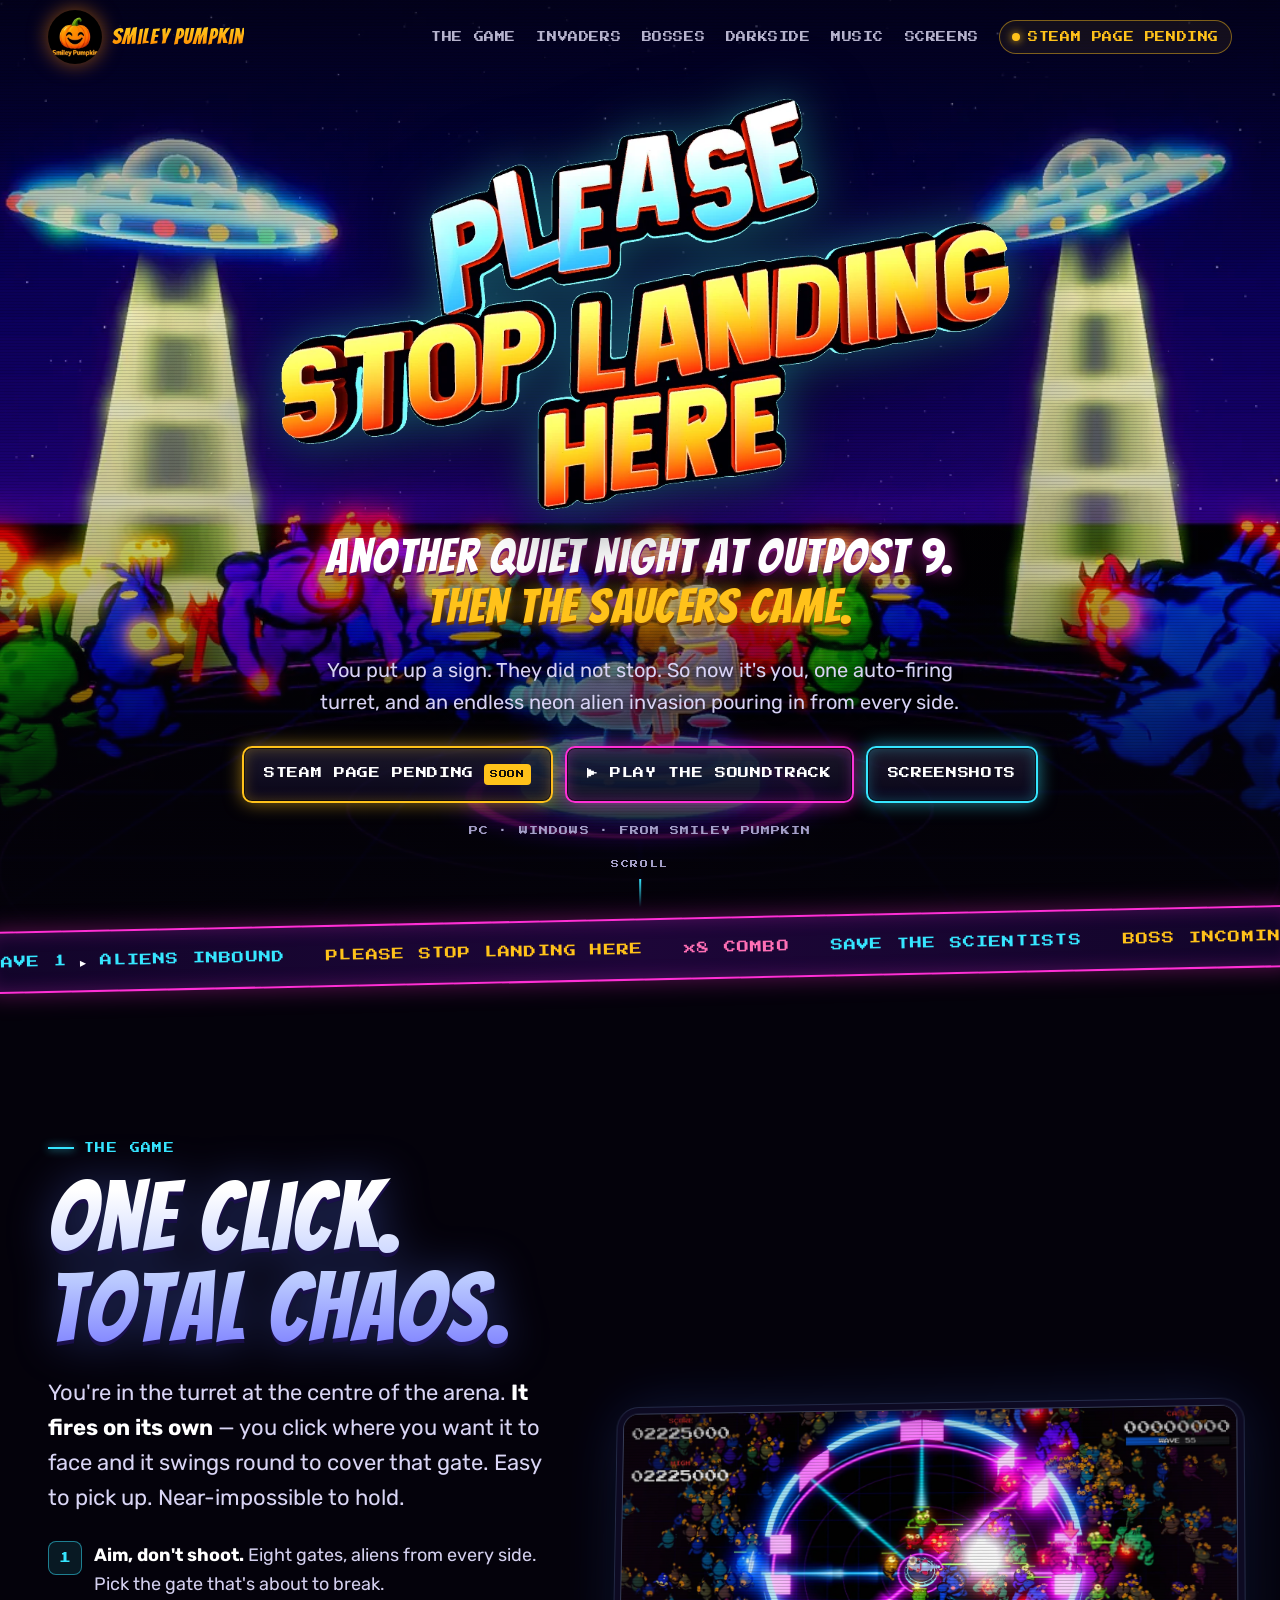
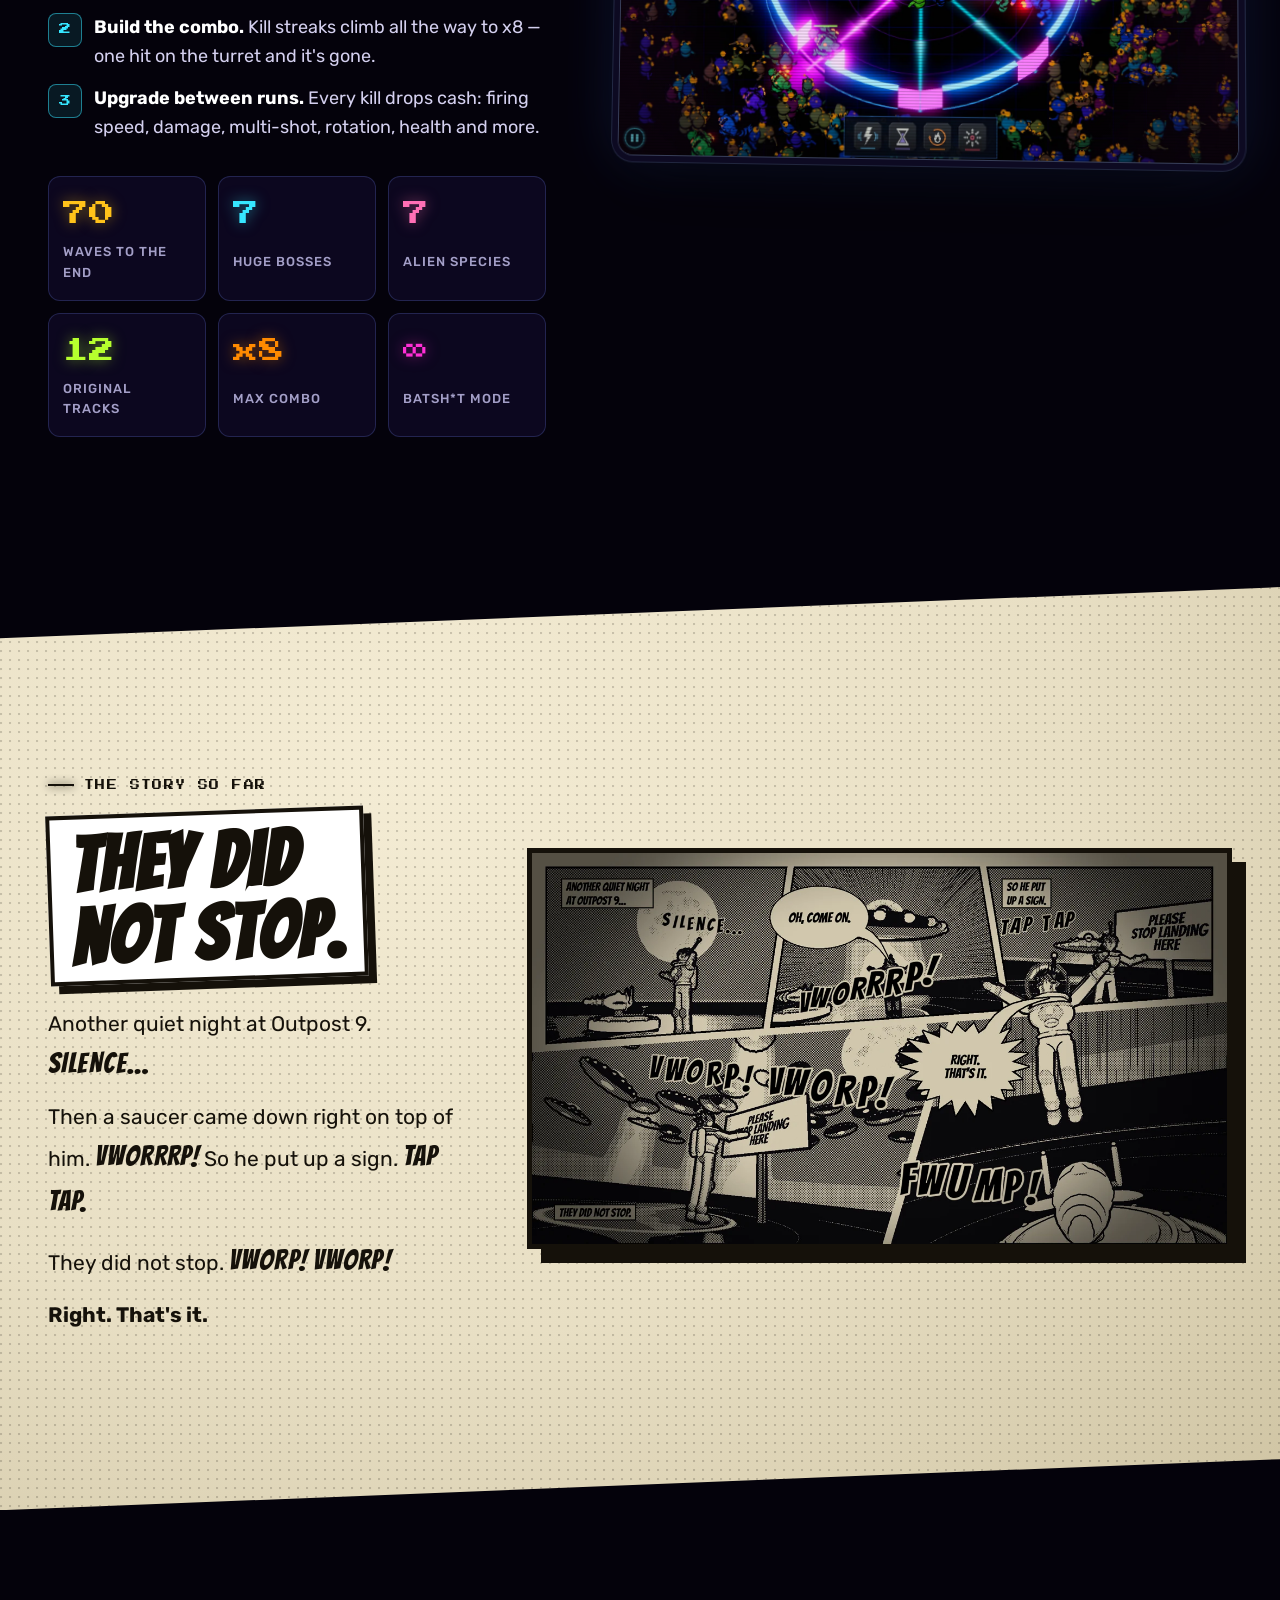
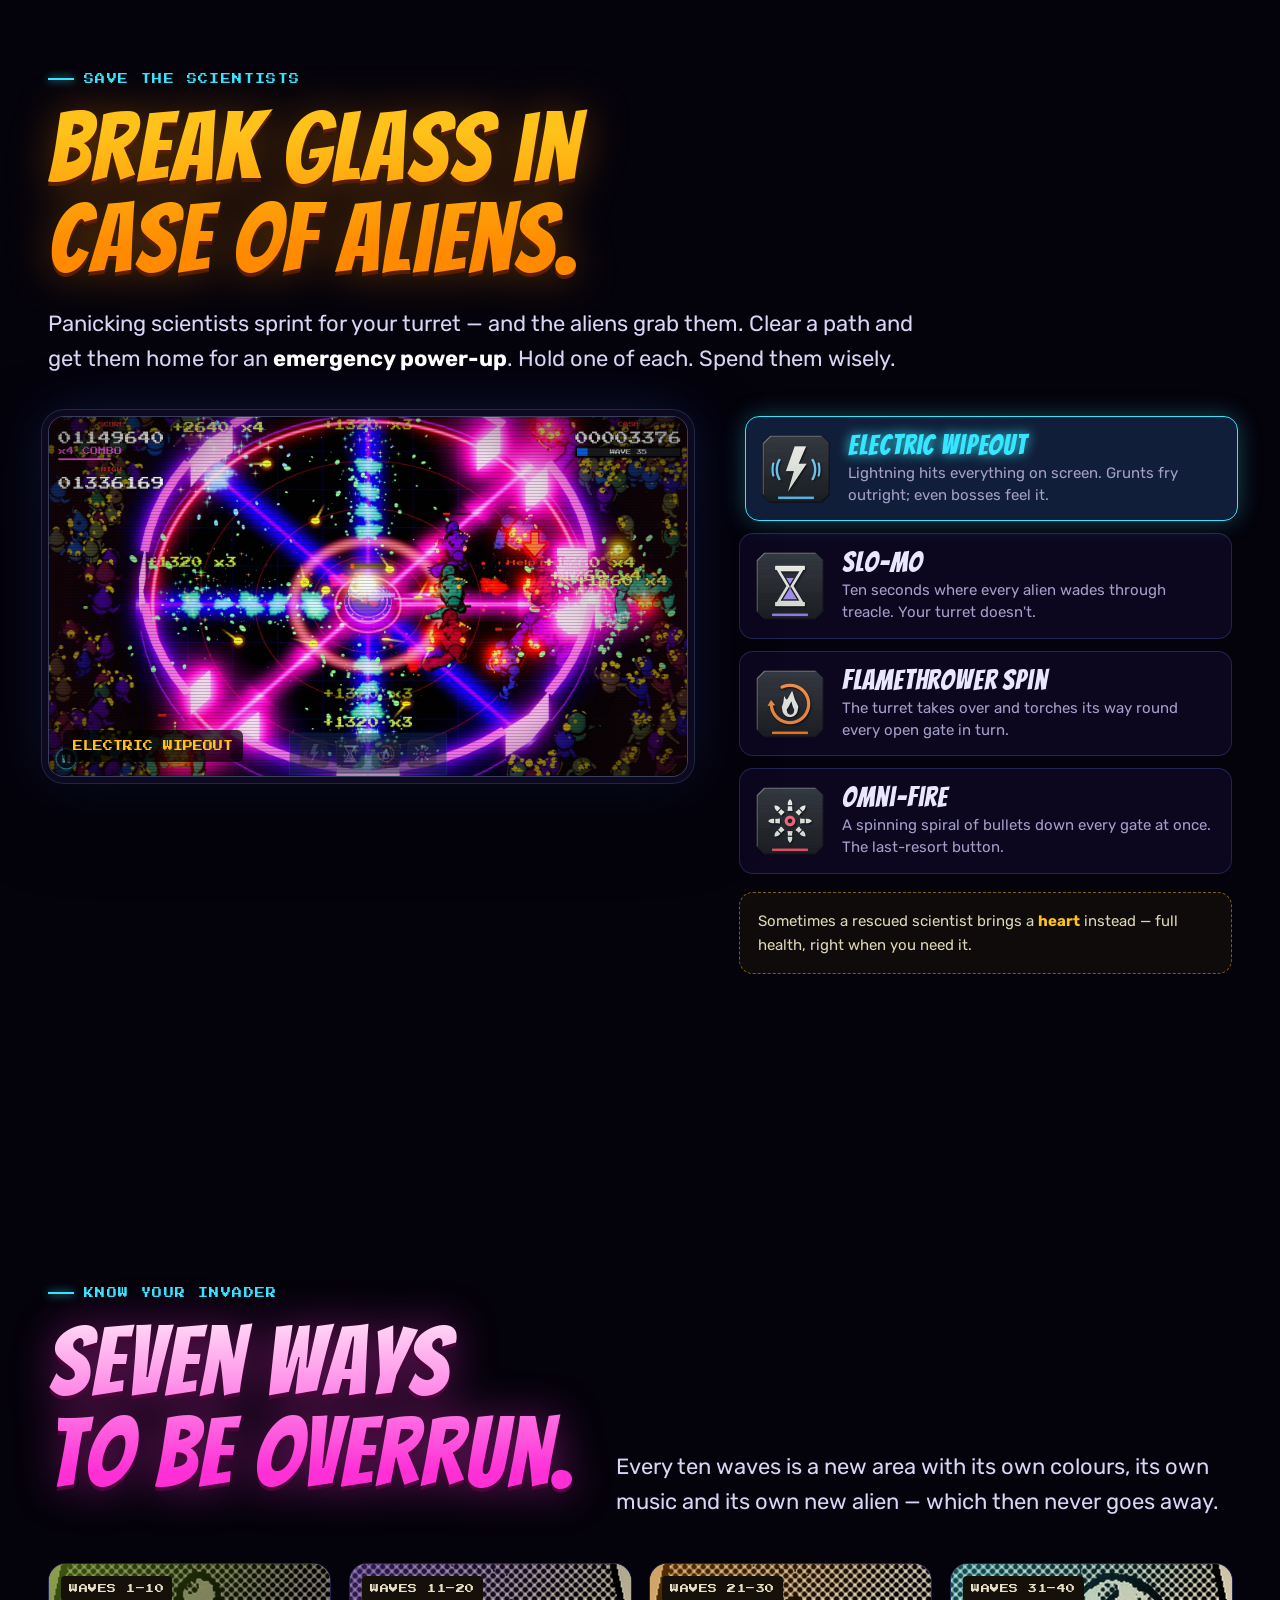
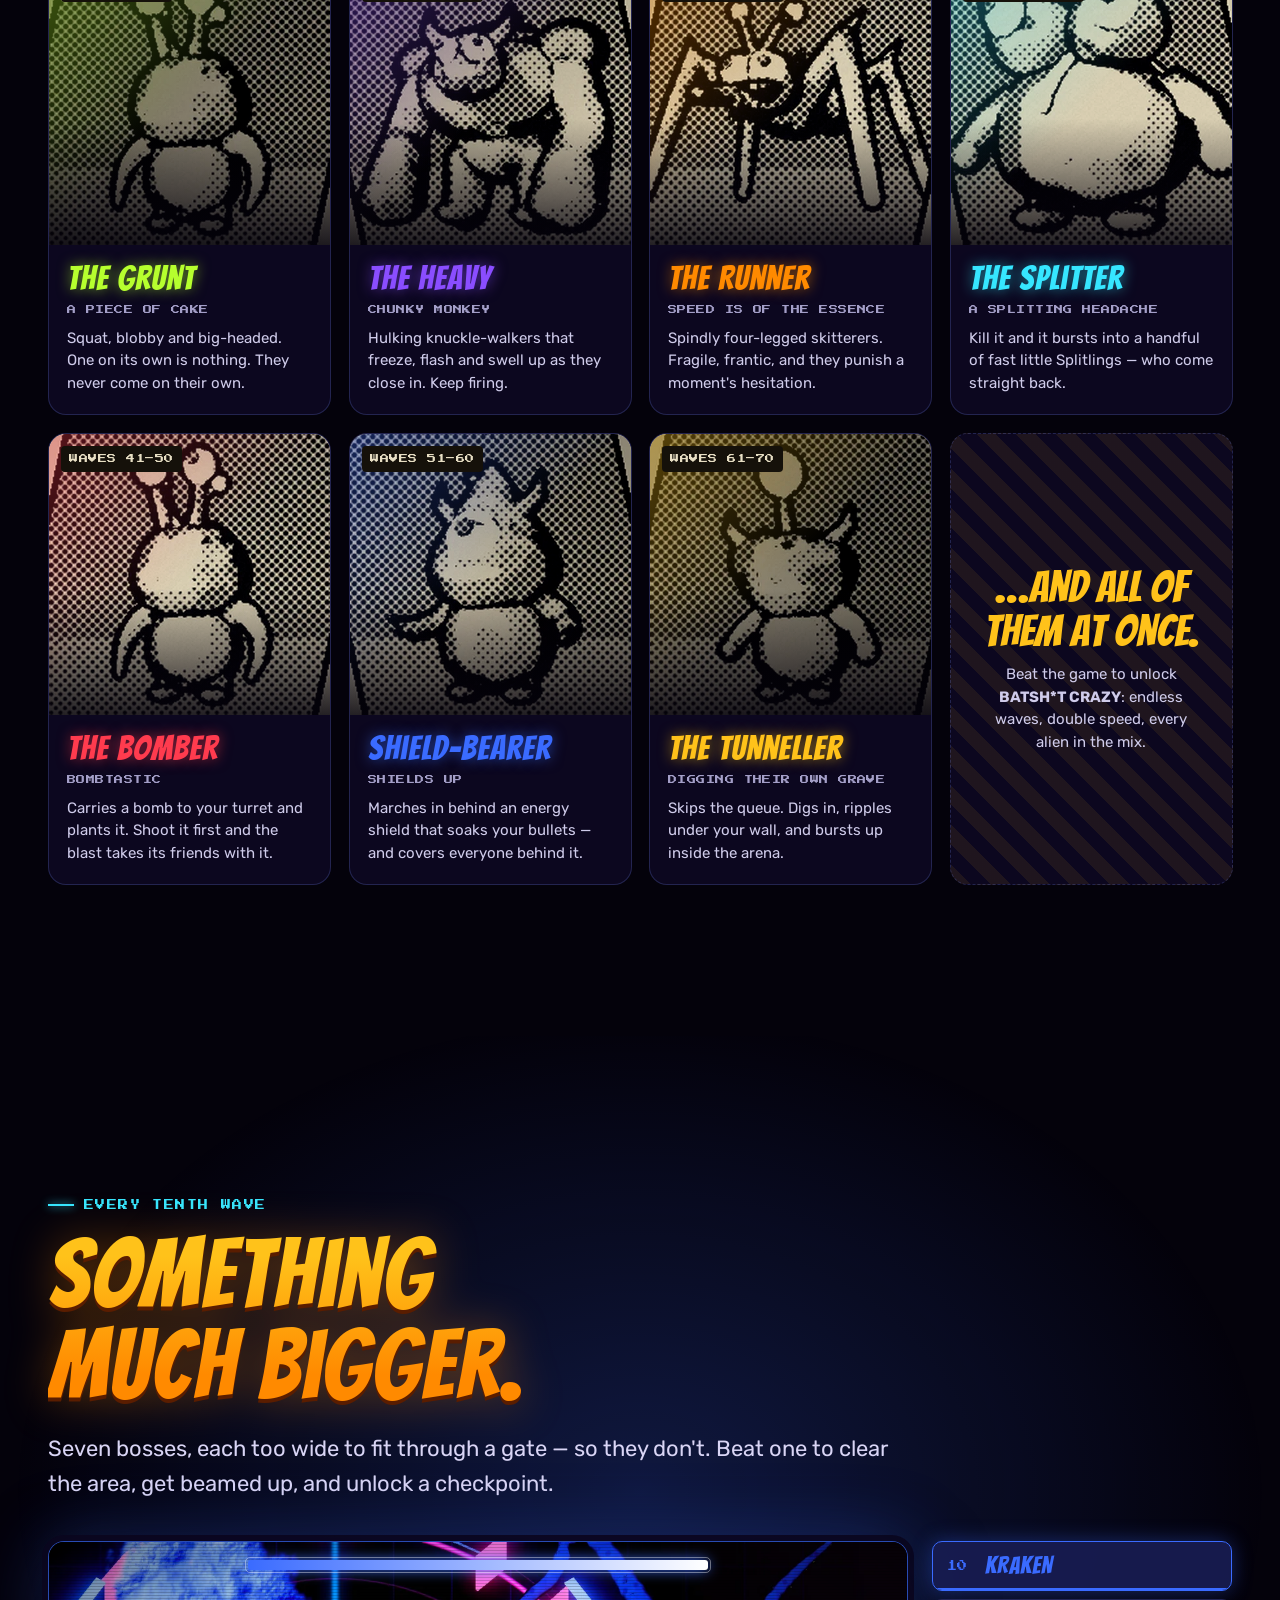
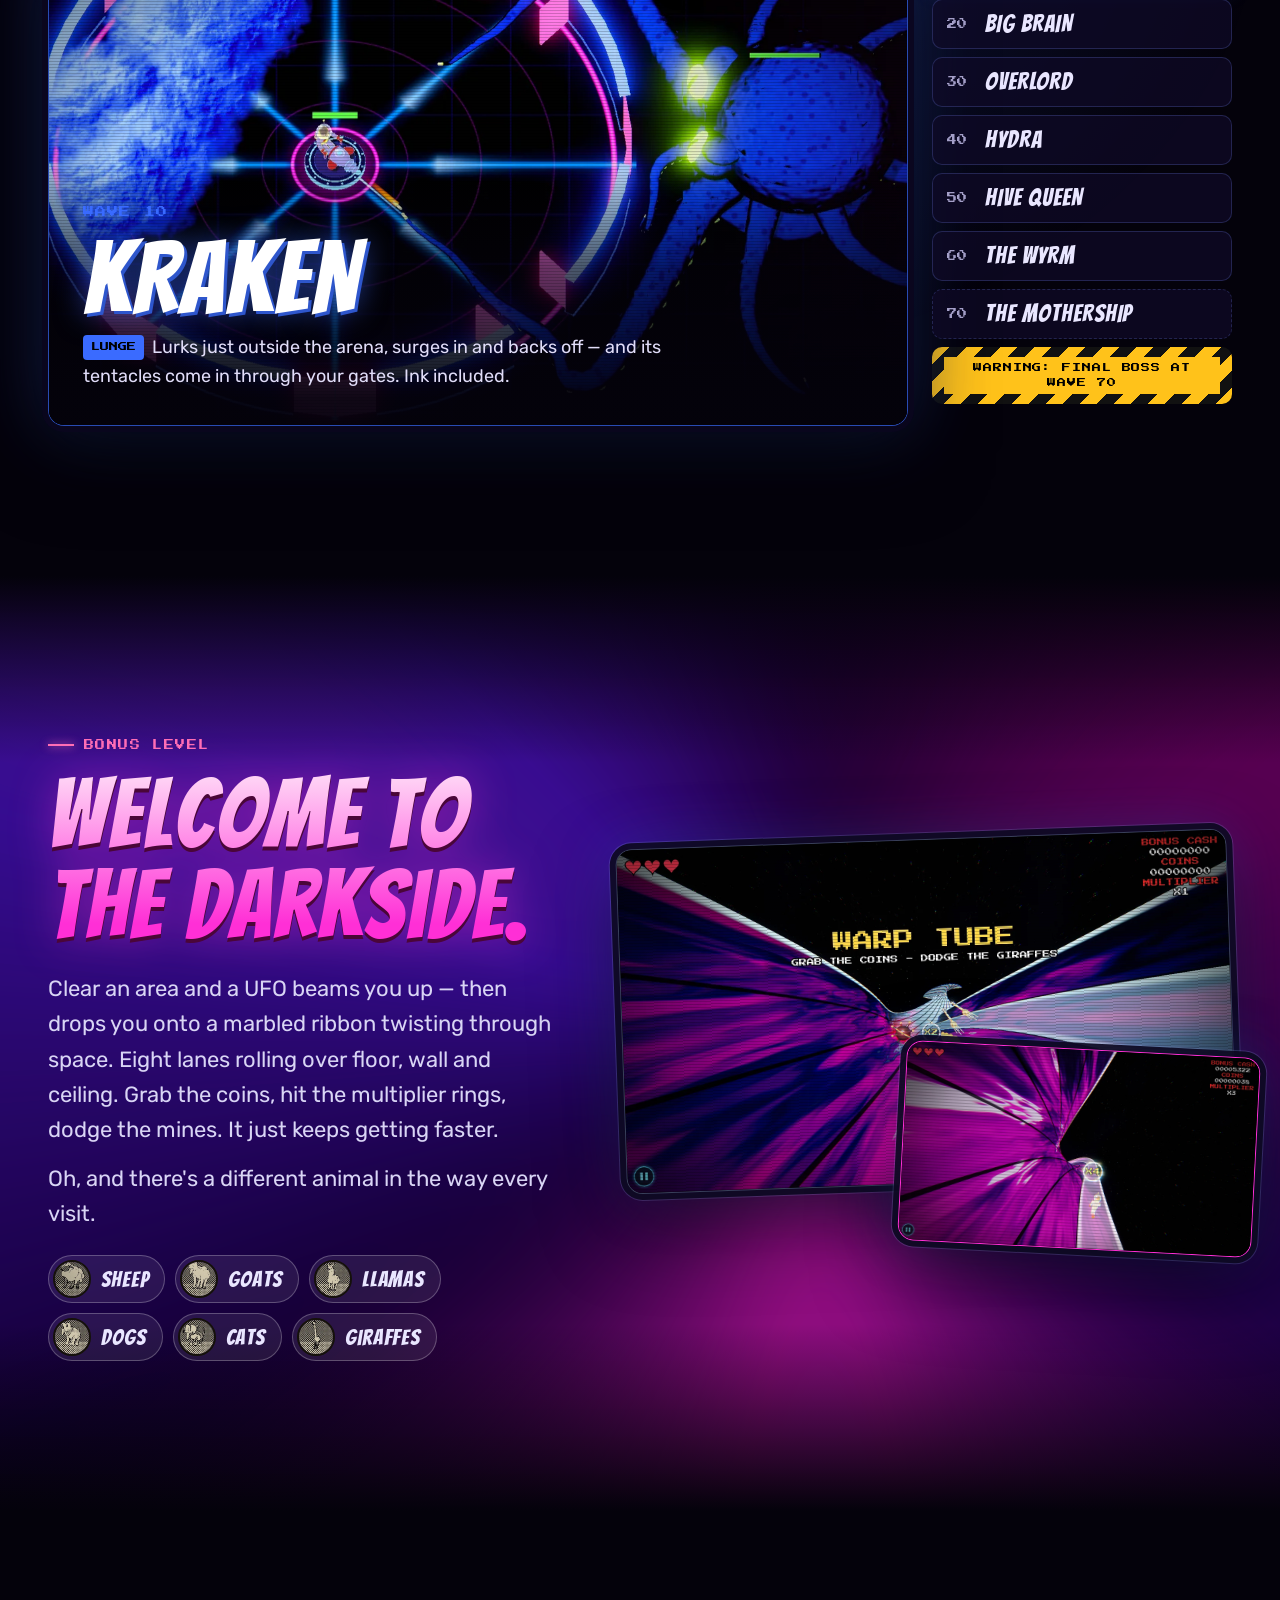
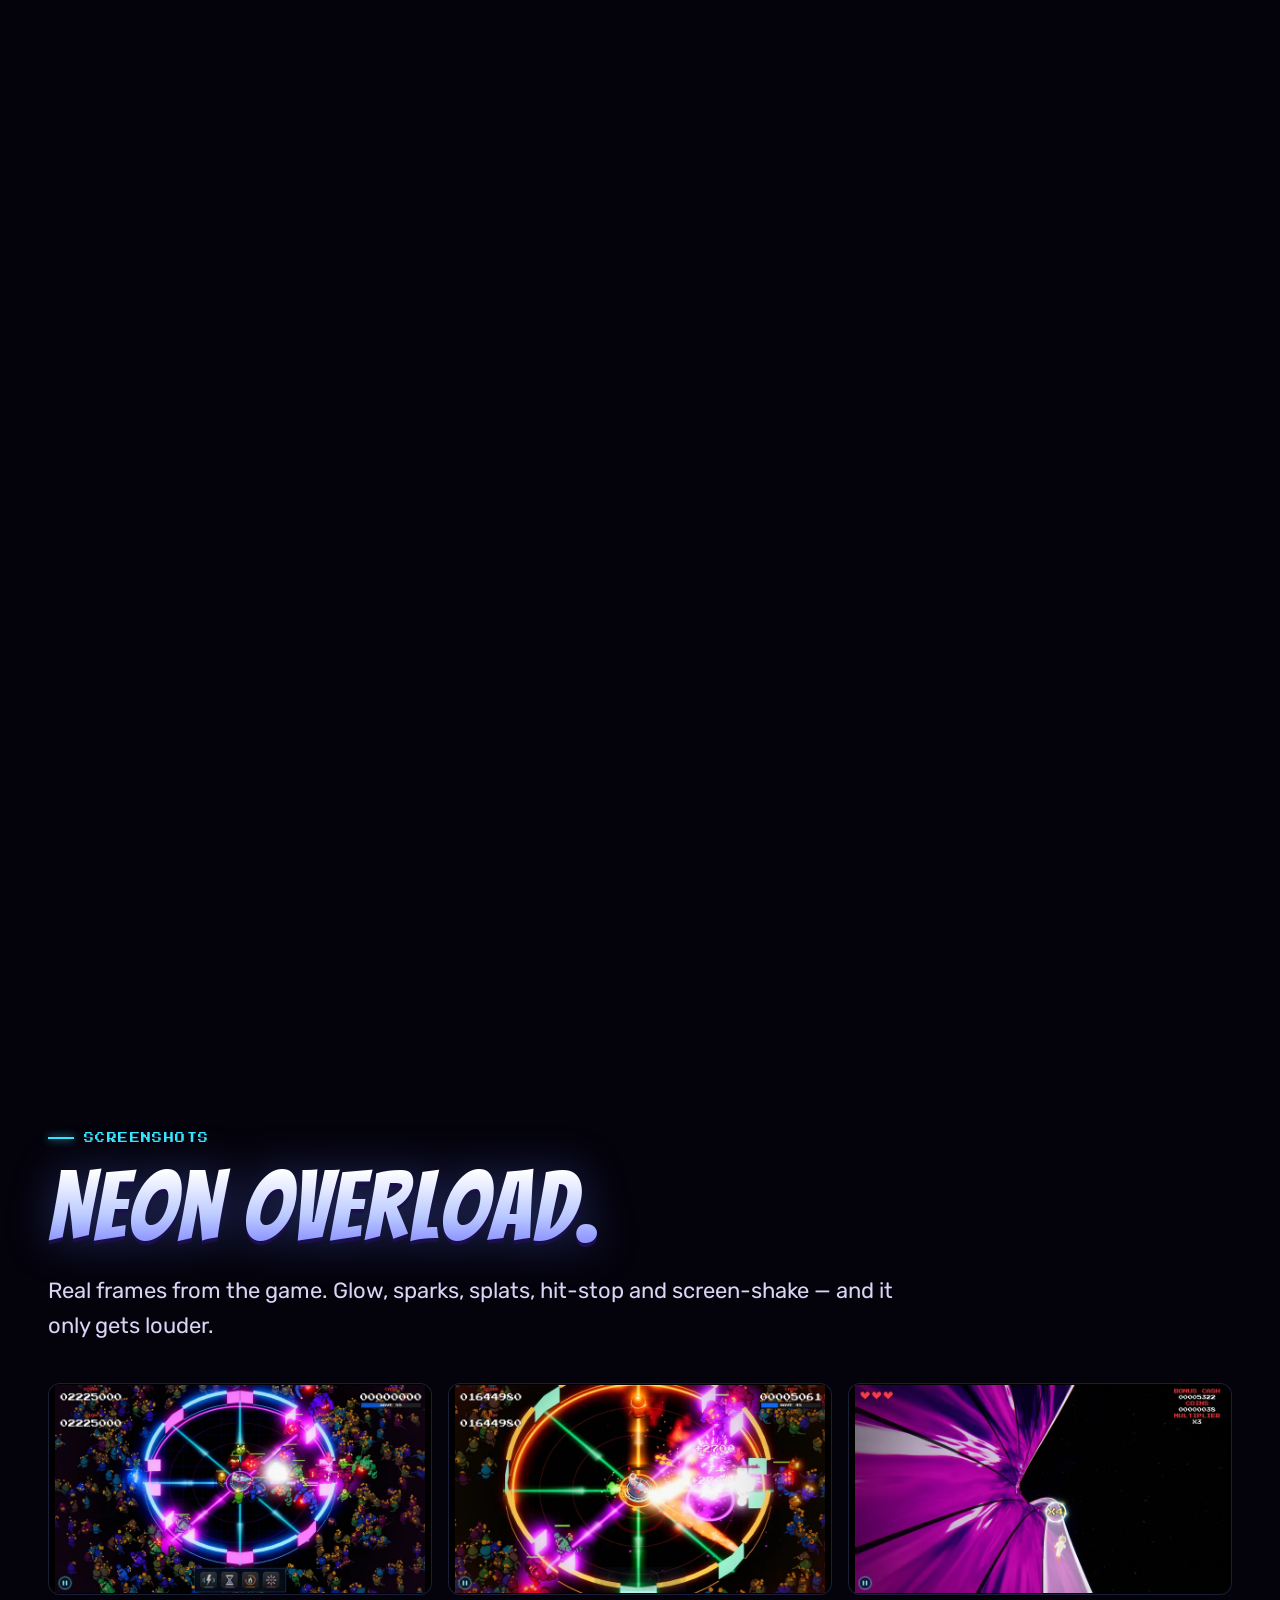
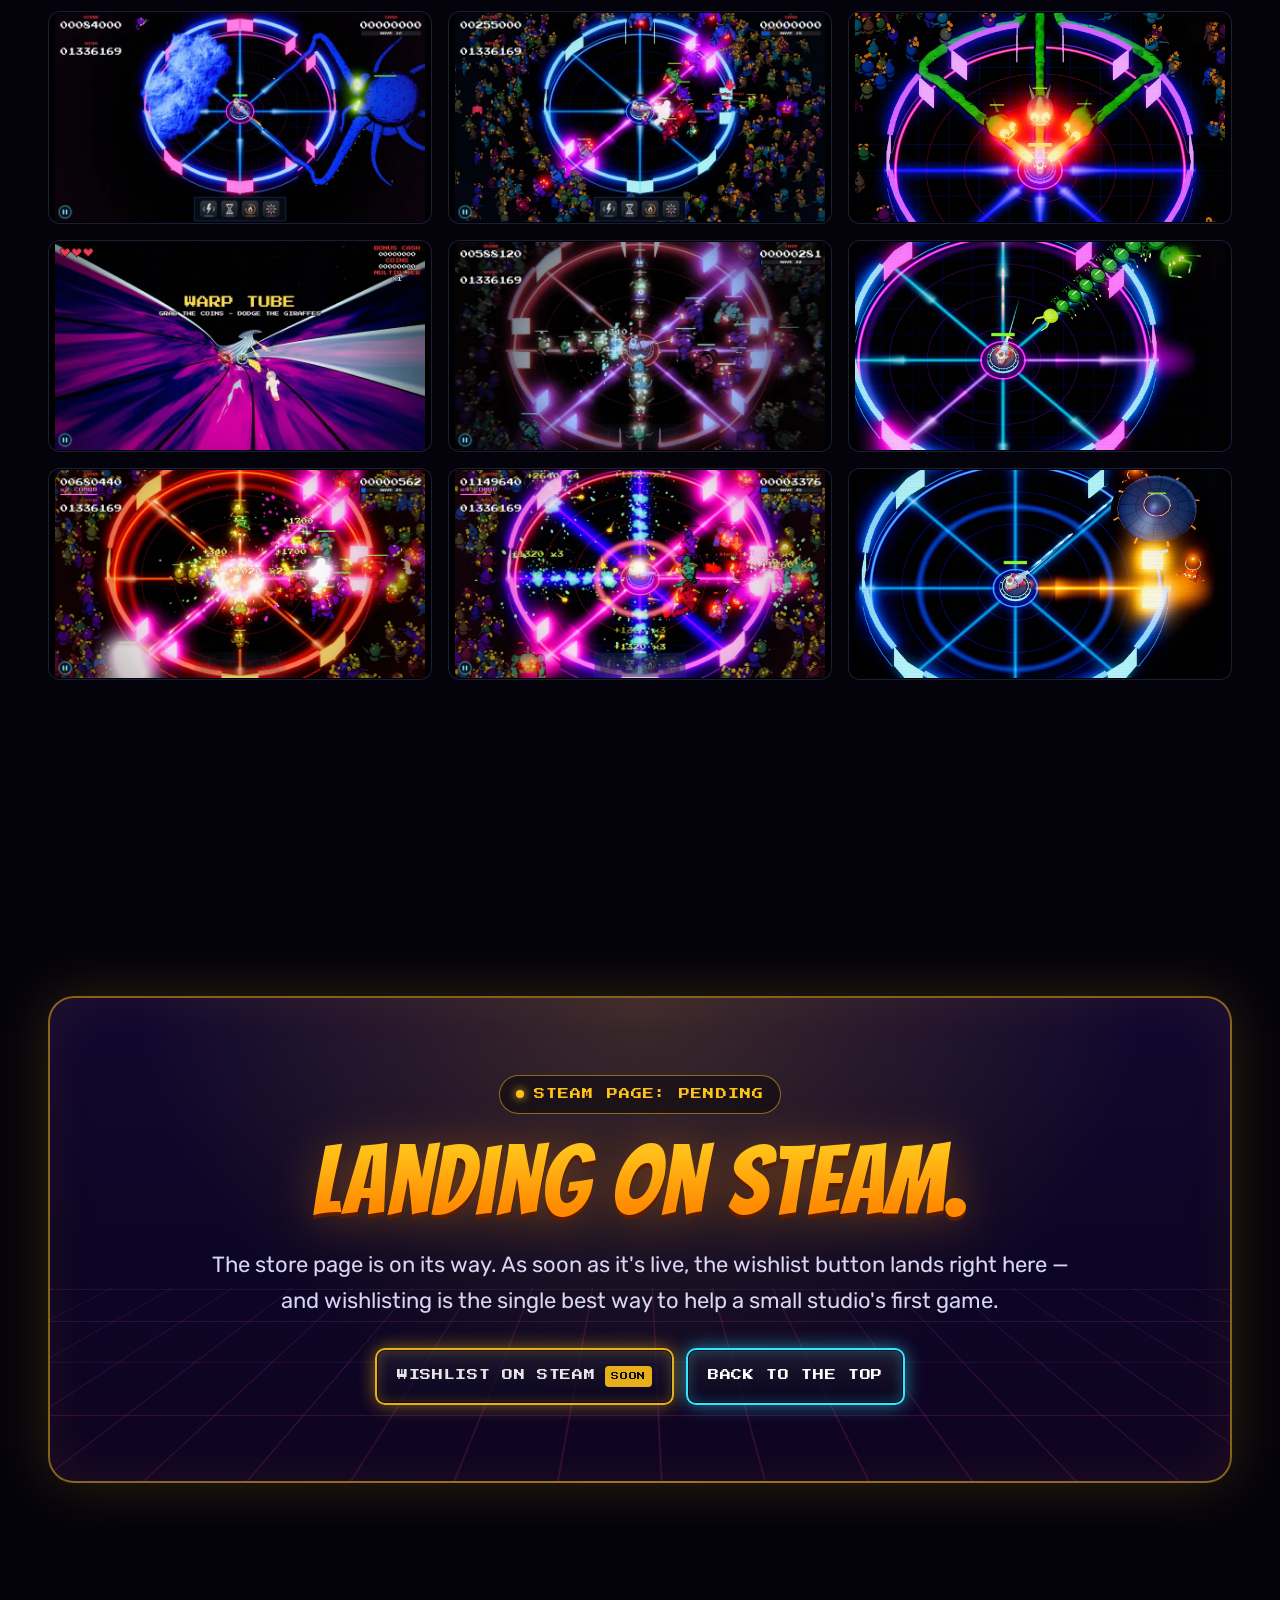
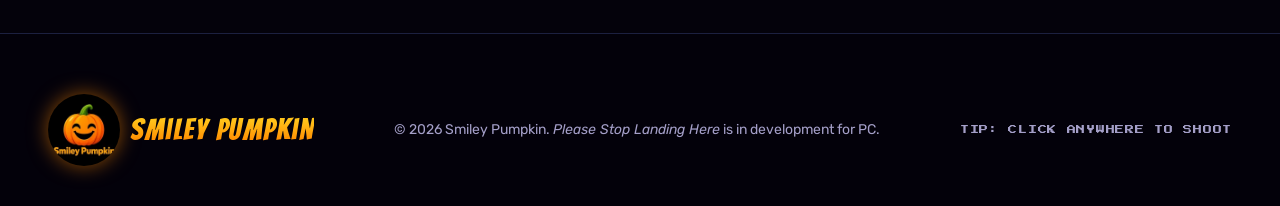
==== commit 4708d5fa: "Bring the bosses back; fix power-ups and shooting on mobile - Show all seven bosses again with names" ====
--- a/index.html
+++ b/index.html
@@ -64,10 +64,10 @@
     <div class="ticker-track">
       <span>WAVE 1 <b>&#9656;</b> ALIENS INBOUND</span><span>PLEASE STOP LANDING HERE</span><span>x8 COMBO</span>
       <span>SAVE THE SCIENTISTS</span><span>BOSS INCOMING <b>&#9656;</b> WAVE 10</span><span>AREA CLEARED!</span>
-      <span>WELCOME TO THE DARKSIDE</span><span>WAVE 70 AWAITS</span><span>BATSH*T CRAZY UNLOCKED</span>
+      <span>WELCOME TO THE DARKSIDE</span><span>THE MOTHERSHIP AWAITS</span><span>BATSH*T CRAZY UNLOCKED</span>
       <span>WAVE 1 <b>&#9656;</b> ALIENS INBOUND</span><span>PLEASE STOP LANDING HERE</span><span>x8 COMBO</span>
       <span>SAVE THE SCIENTISTS</span><span>BOSS INCOMING <b>&#9656;</b> WAVE 10</span><span>AREA CLEARED!</span>
-      <span>WELCOME TO THE DARKSIDE</span><span>WAVE 70 AWAITS</span><span>BATSH*T CRAZY UNLOCKED</span>
+      <span>WELCOME TO THE DARKSIDE</span><span>THE MOTHERSHIP AWAITS</span><span>BATSH*T CRAZY UNLOCKED</span>
     </div>
   </div>
 
@@ -149,6 +149,7 @@
             <img src="assets/img/icons/omni_fire.webp" alt="" width="72" height="72">
             <span><h3>Omni-Fire</h3><p>A spinning spiral of bullets down every gate at once. The last-resort button.</p></span>
           </button>
+          <p class="power-desc" id="powerDesc" aria-live="polite"></p>
           <p class="scientist-note">Sometimes a rescued scientist brings a <strong>heart</strong> instead &mdash; full health, right when you need it.</p>
         </div>
       </div>
@@ -207,14 +208,13 @@
       <div class="reveal">
         <span class="eyebrow">Every tenth wave</span>
         <h2 class="h2 hot" id="boss-title">Something<br>much bigger.</h2>
-        <p class="lede">Seven bosses, each too wide to fit through a gate &mdash; so they don't. Beat one to clear the area, get beamed up, and unlock a checkpoint. Here's the first. The rest you'll have to meet in person.</p>
+        <p class="lede">Seven bosses, each too wide to fit through a gate &mdash; so they don't. Beat one to clear the area, get beamed up, and unlock a checkpoint.</p>
       </div>
       <div class="boss-stage reveal">
         <div class="boss-view">
           <figure class="screen">
             <div class="boss-bar" aria-hidden="true"><span></span></div>
             <img id="bossImg" src="assets/img/bosses/kraken.webp" alt="" width="1280" height="720" loading="lazy">
-            <div class="boss-locked" id="bossLocked" hidden aria-hidden="true"><span class="q">?</span><span class="stamp">CLASSIFIED</span></div>
             <figcaption class="boss-hud" aria-live="polite">
               <span class="wave" id="bossWave">WAVE 10</span>
               <h3 id="bossName">KRAKEN</h3>
@@ -277,7 +277,7 @@
           <li><button class="track" data-src="assets/audio/area-1.mp3" aria-pressed="false"><span class="ic"><svg viewBox="0 0 24 24"><path d="M8 5v14l11-7z"/></svg><span class="eq"><i></i><i></i><i></i></span></span><span class="t">Area 1<small>A Piece of Cake</small></span><span class="d">0:45</span></button></li>
           <li><button class="track" data-src="assets/audio/area-4.mp3" aria-pressed="false"><span class="ic"><svg viewBox="0 0 24 24"><path d="M8 5v14l11-7z"/></svg><span class="eq"><i></i><i></i><i></i></span></span><span class="t">Area 4<small>A Splitting Headache</small></span><span class="d">0:45</span></button></li>
           <li><button class="track" data-src="assets/audio/darkside.mp3" aria-pressed="false"><span class="ic"><svg viewBox="0 0 24 24"><path d="M8 5v14l11-7z"/></svg><span class="eq"><i></i><i></i><i></i></span></span><span class="t">The Darkside<small>Bonus level</small></span><span class="d">0:45</span></button></li>
-          <li><button class="track" data-src="assets/audio/final-boss.mp3" aria-pressed="false"><span class="ic"><svg viewBox="0 0 24 24"><path d="M8 5v14l11-7z"/></svg><span class="eq"><i></i><i></i><i></i></span></span><span class="t">Final Boss<small>Wave 70</small></span><span class="d">0:45</span></button></li>
+          <li><button class="track" data-src="assets/audio/final-boss.mp3" aria-pressed="false"><span class="ic"><svg viewBox="0 0 24 24"><path d="M8 5v14l11-7z"/></svg><span class="eq"><i></i><i></i><i></i></span></span><span class="t">The Mothership<small>Final boss</small></span><span class="d">0:45</span></button></li>
           <li><button class="track" data-src="assets/audio/batshit.mp3" aria-pressed="false"><span class="ic"><svg viewBox="0 0 24 24"><path d="M8 5v14l11-7z"/></svg><span class="eq"><i></i><i></i><i></i></span></span><span class="t">Batsh*t Crazy<small>Endless mode</small></span><span class="d">0:45</span></button></li>
         </ul>
         <div class="progress" id="progress" aria-hidden="true"><span></span></div>
@@ -305,6 +305,9 @@
         <button class="shot reveal" data-full="assets/img/shots/slomo.webp"><img src="assets/img/thumbs/slomo.webp" alt="Slo-Mo: the arena turns dreamy and every alien crawls" width="800" height="450" loading="lazy"><figcaption>SLO-MO</figcaption></button>
         <button class="shot reveal" data-full="assets/img/shots/shock.webp"><img src="assets/img/thumbs/shock.webp" alt="Electric Wipeout on wave 35" width="800" height="450" loading="lazy"><figcaption>ELECTRIC WIPEOUT</figcaption></button>
         <button class="shot reveal" data-full="assets/img/shots/darkside-ribbon.webp"><img src="assets/img/thumbs/darkside-ribbon.webp" alt="The Darkside ribbon twisting through space" width="800" height="450" loading="lazy"><figcaption>THE DARKSIDE</figcaption></button>
+        <button class="shot reveal" data-full="assets/img/bosses/hydra.webp"><img src="assets/img/bosses/hydra.webp" alt="The Hydra's heads lunging over the wall" width="1280" height="720" loading="lazy"><figcaption>WAVE 40 &middot; HYDRA</figcaption></button>
+        <button class="shot reveal" data-full="assets/img/bosses/wyrm.webp"><img src="assets/img/bosses/wyrm.webp" alt="The Wyrm coiling into the arena" width="1280" height="720" loading="lazy"><figcaption>WAVE 60 &middot; THE WYRM</figcaption></button>
+        <button class="shot reveal" data-full="assets/img/bosses/mothership.webp"><img src="assets/img/bosses/mothership.webp" alt="The Mothership attacking the turret" width="1280" height="720" loading="lazy"><figcaption>WAVE 70 &middot; THE MOTHERSHIP</figcaption></button>
       </div>
     </div>
   </section>
--- a/css/site.css
+++ b/css/site.css
@@ -297,6 +297,23 @@
   font-size: 15px; color: #ddd6b8;
 }
 .scientist-note strong { color: var(--yellow); }
+.power-desc { display: none; }
+/* single column: no sticky image; the power-ups become a row of icon tabs under it,
+   with the selected one's description below, so a tap visibly swaps the image */
+@media (max-width: 960px) {
+  .power-view { position: static; }
+  .power-list { grid-template-columns: repeat(4, 1fr); gap: 8px; }
+  .power { grid-template-columns: 1fr; justify-items: center; text-align: center; gap: 6px; padding: 10px 4px 12px; }
+  .power img { width: 52px; height: 52px; }
+  .power h3 { font-size: 16px; margin: 0; }
+  .power p { display: none; }
+  .power:hover, .power[aria-selected="true"] { transform: none; }
+  .power-desc {
+    display: block; grid-column: 1 / -1; min-height: 3em; margin: 4px 2px 0;
+    font-size: 16px; color: #d9d5f5; line-height: 1.5;
+  }
+  .scientist-note { grid-column: 1 / -1; }
+}
 
 /* ---------- aliens ---------- */
 .aliens-head { display: flex; flex-wrap: wrap; justify-content: space-between; align-items: end; gap: 20px; }
@@ -353,38 +370,6 @@
   80% { clip-path: inset(0 0 0 0); transform: translateX(-2px); filter: none; }
   100% { clip-path: inset(0 0 0 0); transform: none; }
 }
-/* locked bosses: a classified panel in place of the screenshot (no spoilers) */
-.boss-locked {
-  position: absolute; left: 0; right: 0; top: 0; aspect-ratio: 16 / 9; z-index: 1;
-  display: grid; place-items: center; overflow: hidden;
-  background:
-    radial-gradient(circle at 1px 1px, rgba(255,59,78,.22) 1.4px, transparent 1.8px) 0 0 / 10px 10px,
-    radial-gradient(ellipse at 50% 40%, #2a0612, #07020a 70%);
-}
-.boss-locked[hidden] { display: none; }
-.boss-locked::before {
-  content: ""; position: absolute; inset: 0;
-  background: repeating-linear-gradient(0deg, rgba(255,255,255,.05) 0 1px, transparent 1px 3px);
-  animation: static .25s steps(3) infinite;
-}
-@keyframes static { 50% { transform: translateY(2px); opacity: .6; } }
-.boss-locked .q {
-  font-family: var(--display); font-size: clamp(140px, 24vw, 300px); line-height: 1; color: #120408;
-  -webkit-text-stroke: 3px var(--red); text-shadow: 0 0 40px rgba(255,59,78,.55); margin-top: -8%;
-  animation: hover 3s ease-in-out infinite;
-}
-.boss-locked .stamp {
-  position: absolute; top: 18%; right: 8%; transform: rotate(12deg);
-  font-family: var(--pixel); font-size: clamp(10px, 1.4vw, 16px); letter-spacing: .14em; color: var(--red);
-  border: 3px solid var(--red); padding: 10px 14px; border-radius: 6px; opacity: .85;
-}
-@media (max-width: 640px) {
-  .boss-locked .stamp { top: 10%; right: 5%; padding: 5px 8px; border-width: 2px; font-size: 9px; }
-  .boss-locked .q { margin-top: 0; }
-}
-.boss-locked.glitch { animation: glitch .45s steps(6) both; }
-.bosses.is-locked .boss-bar { display: none; }
-.boss-tab.locked .name { letter-spacing: .2em; }
 .boss-hud {
   position: absolute; left: 0; right: 0; bottom: 0; z-index: 2; padding: clamp(16px, 3vw, 34px);
   background: linear-gradient(0deg, rgba(4,2,11,.95) 10%, rgba(4,2,11,.6) 60%, transparent);
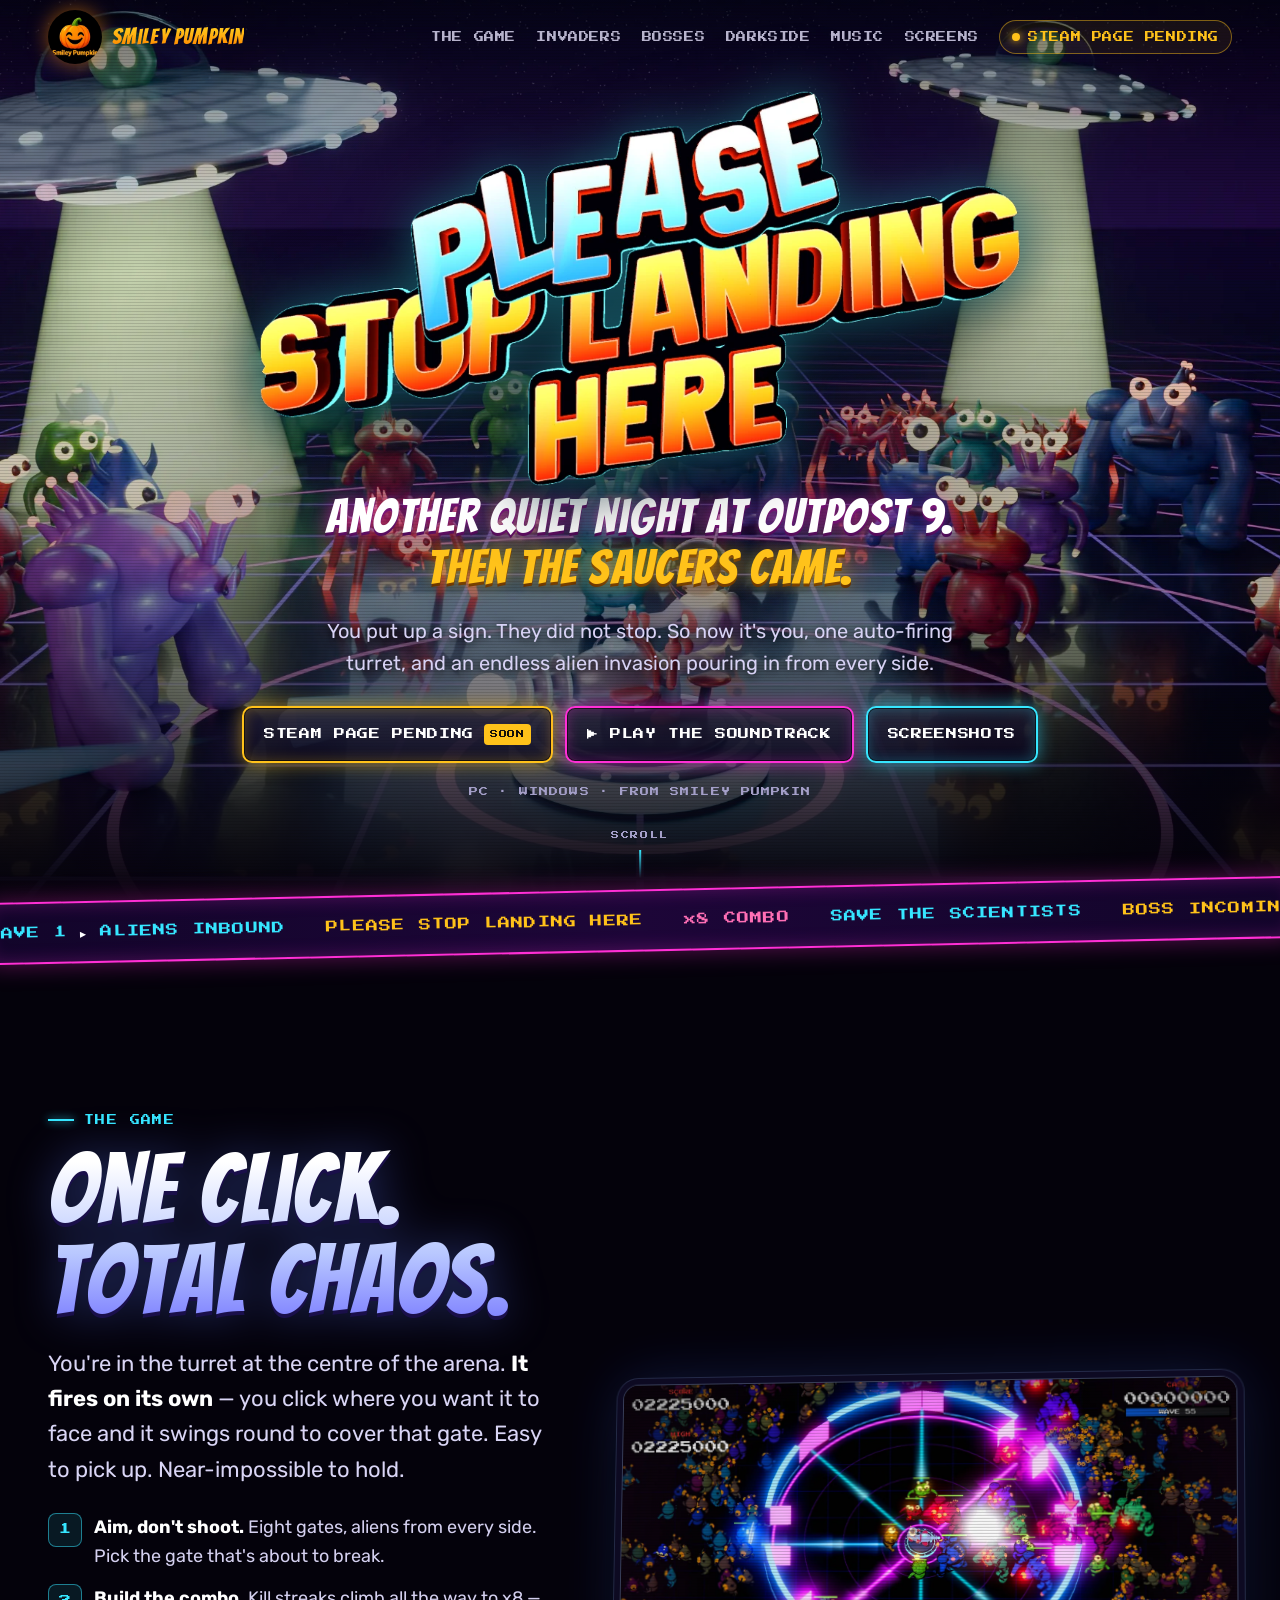
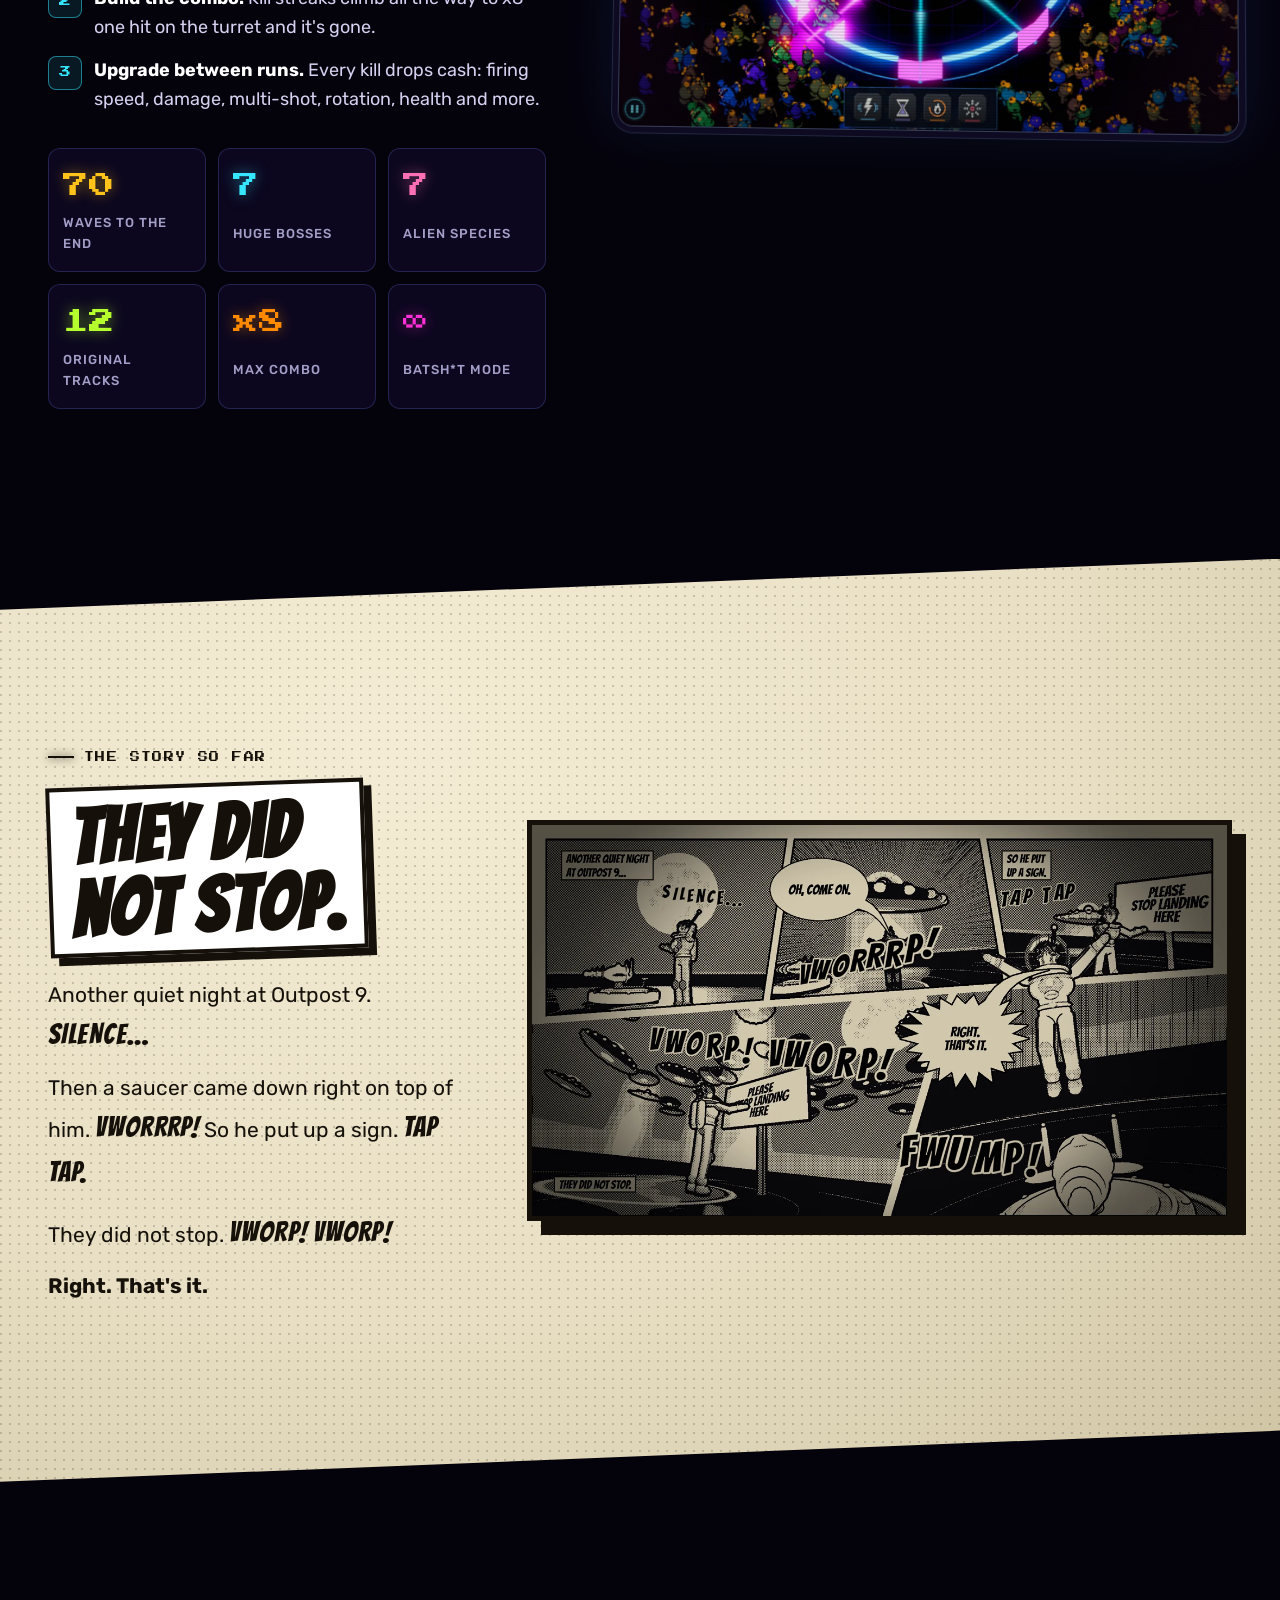
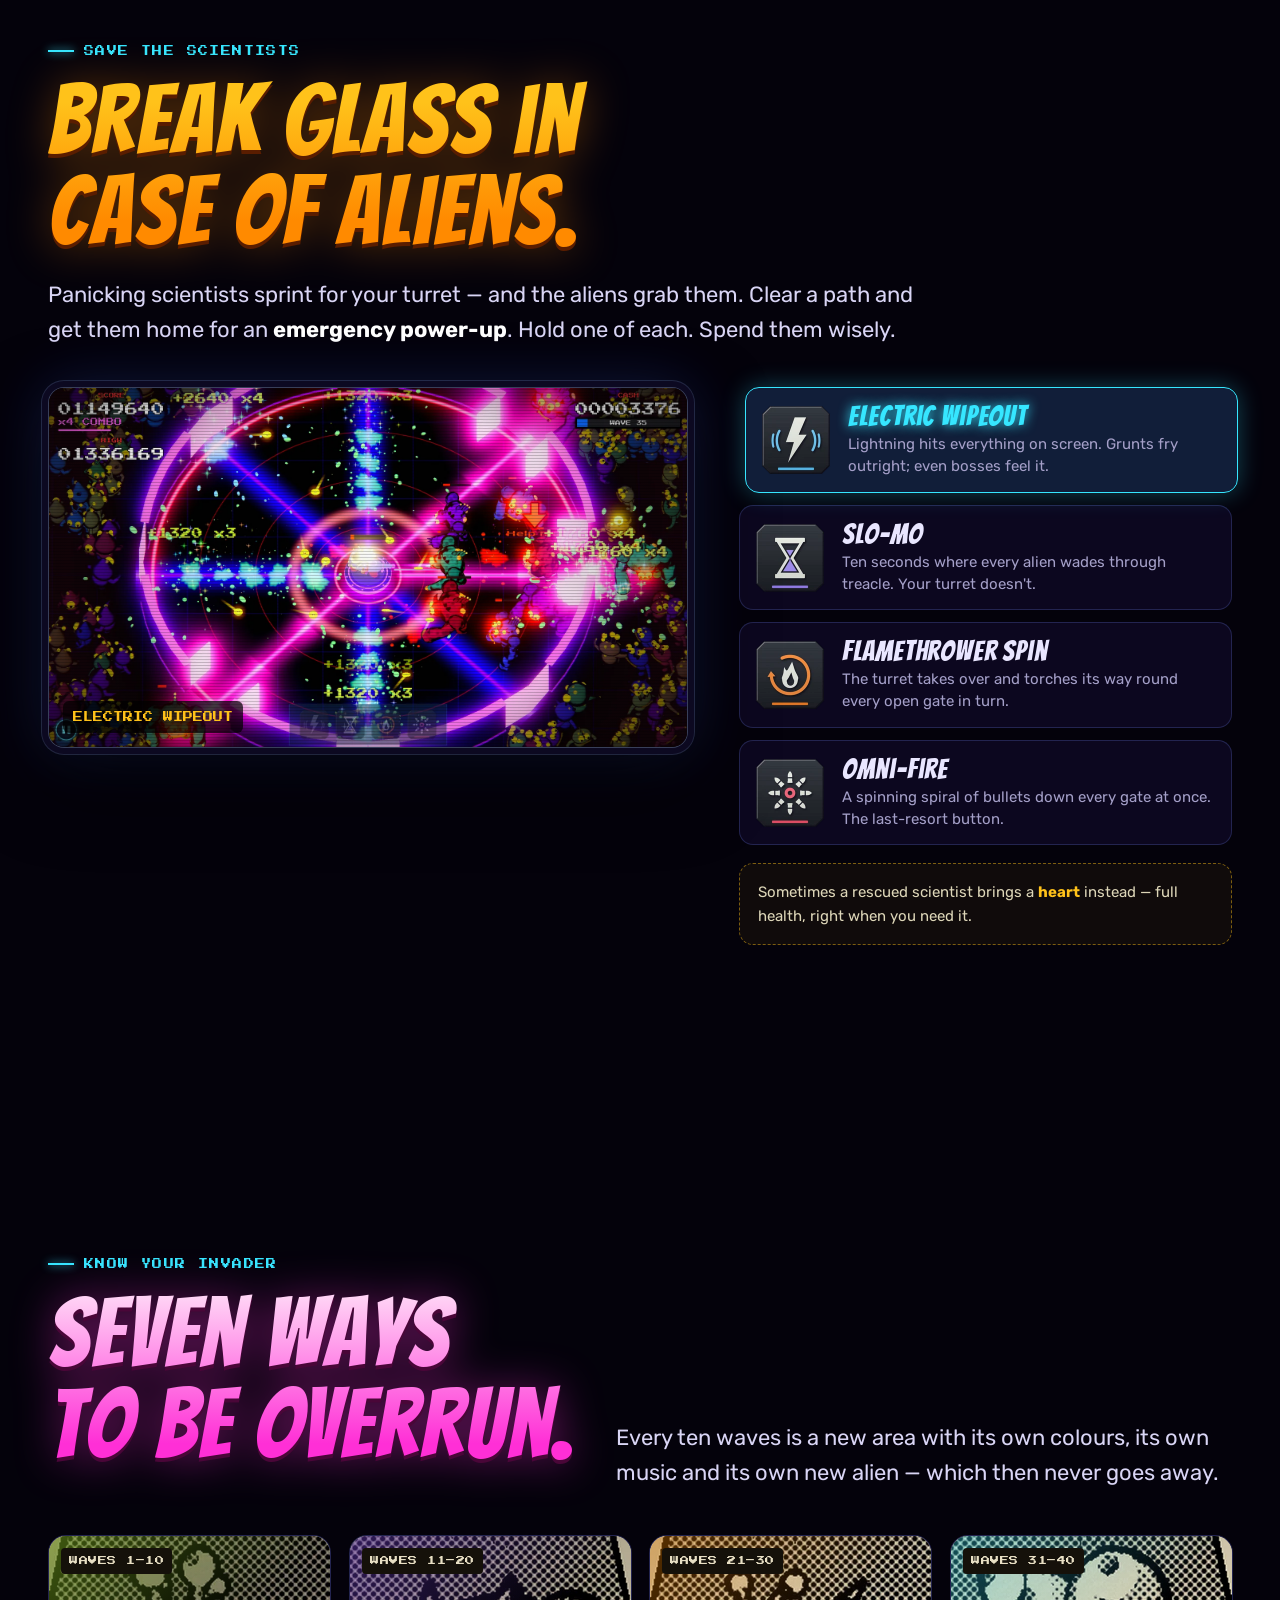
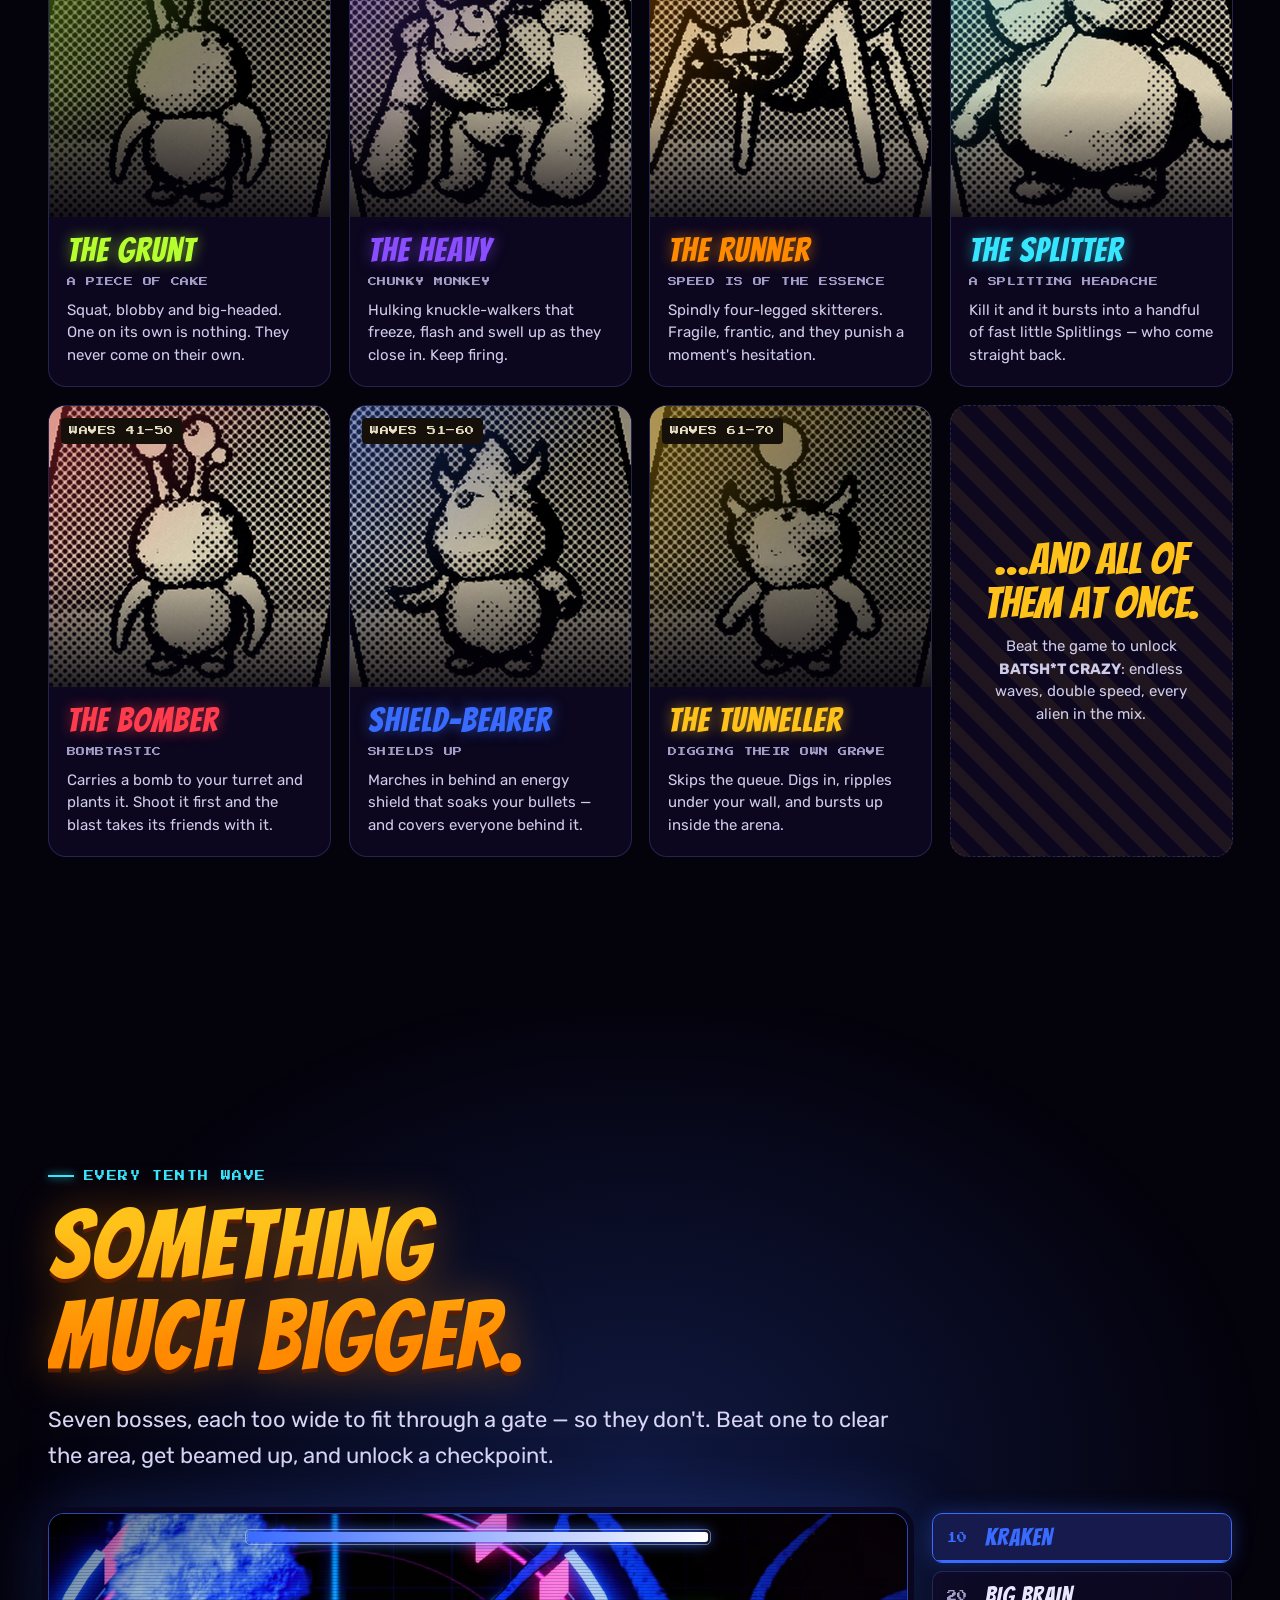
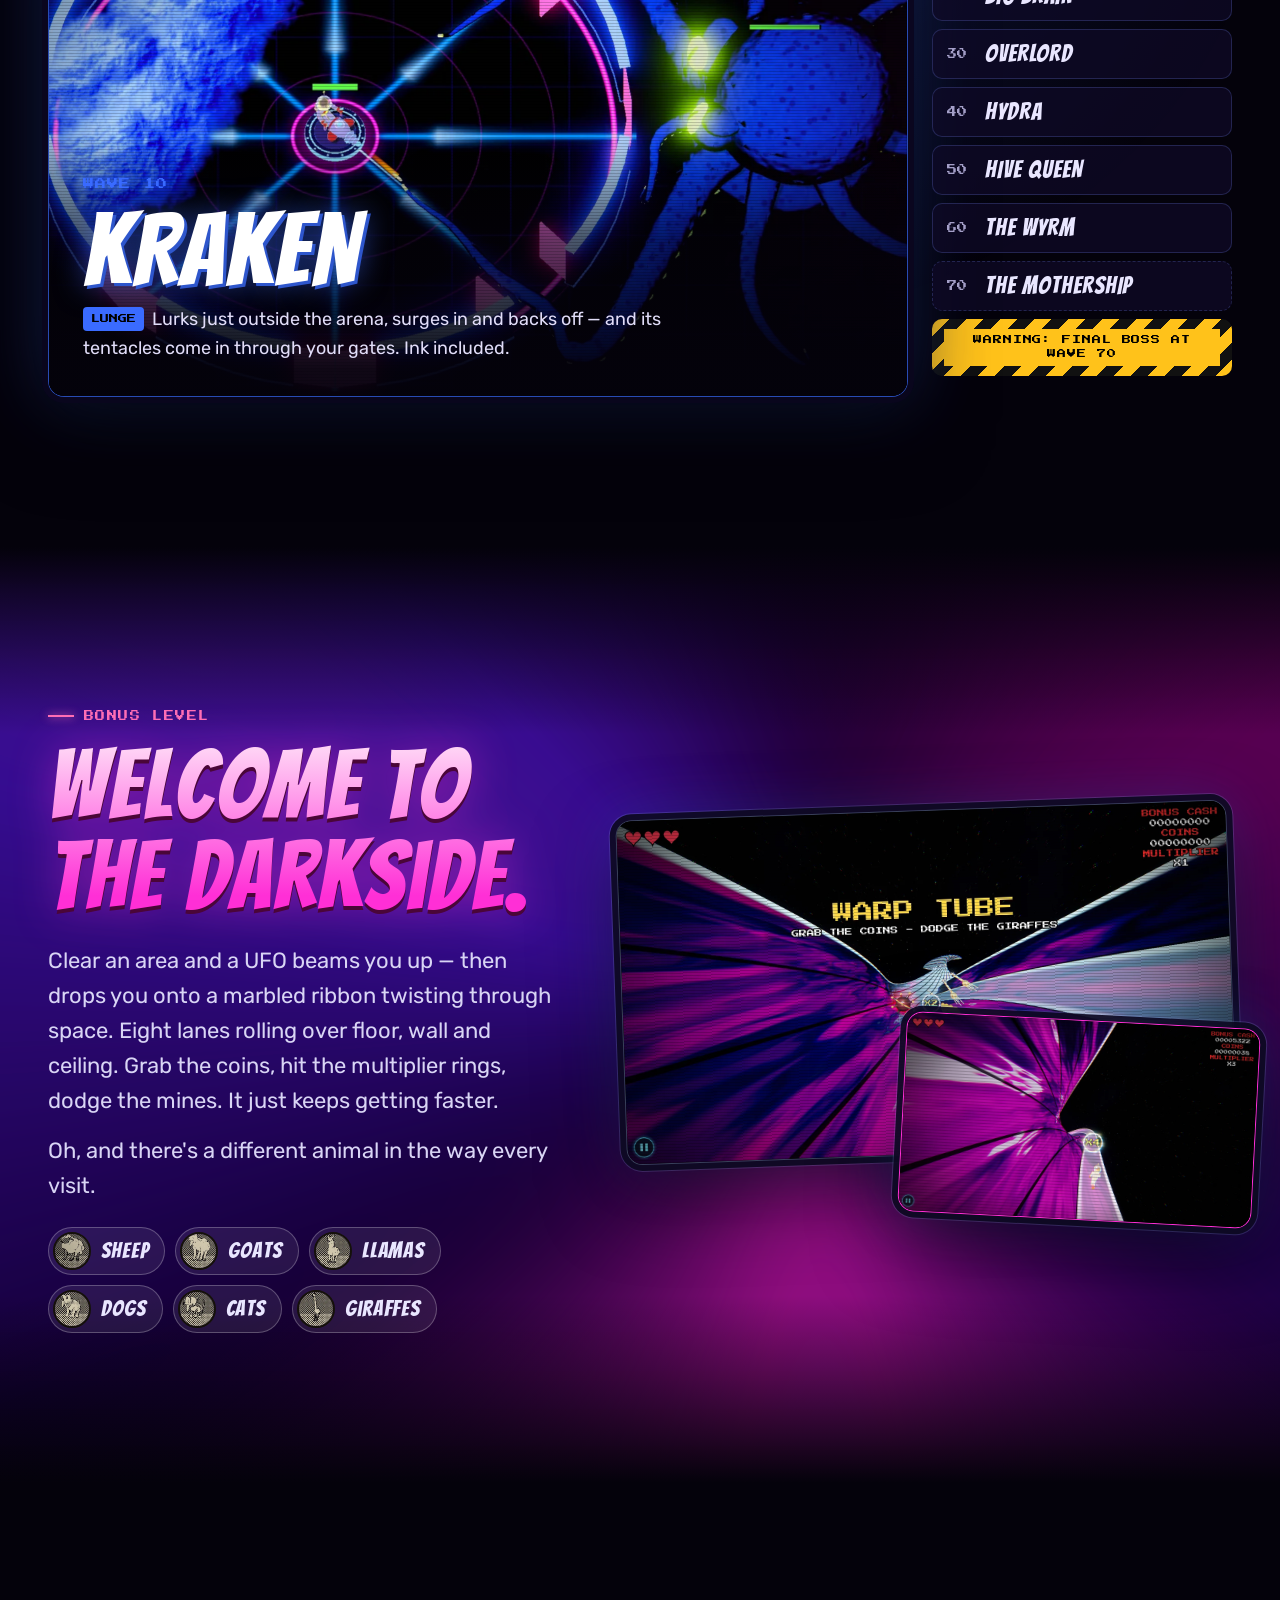
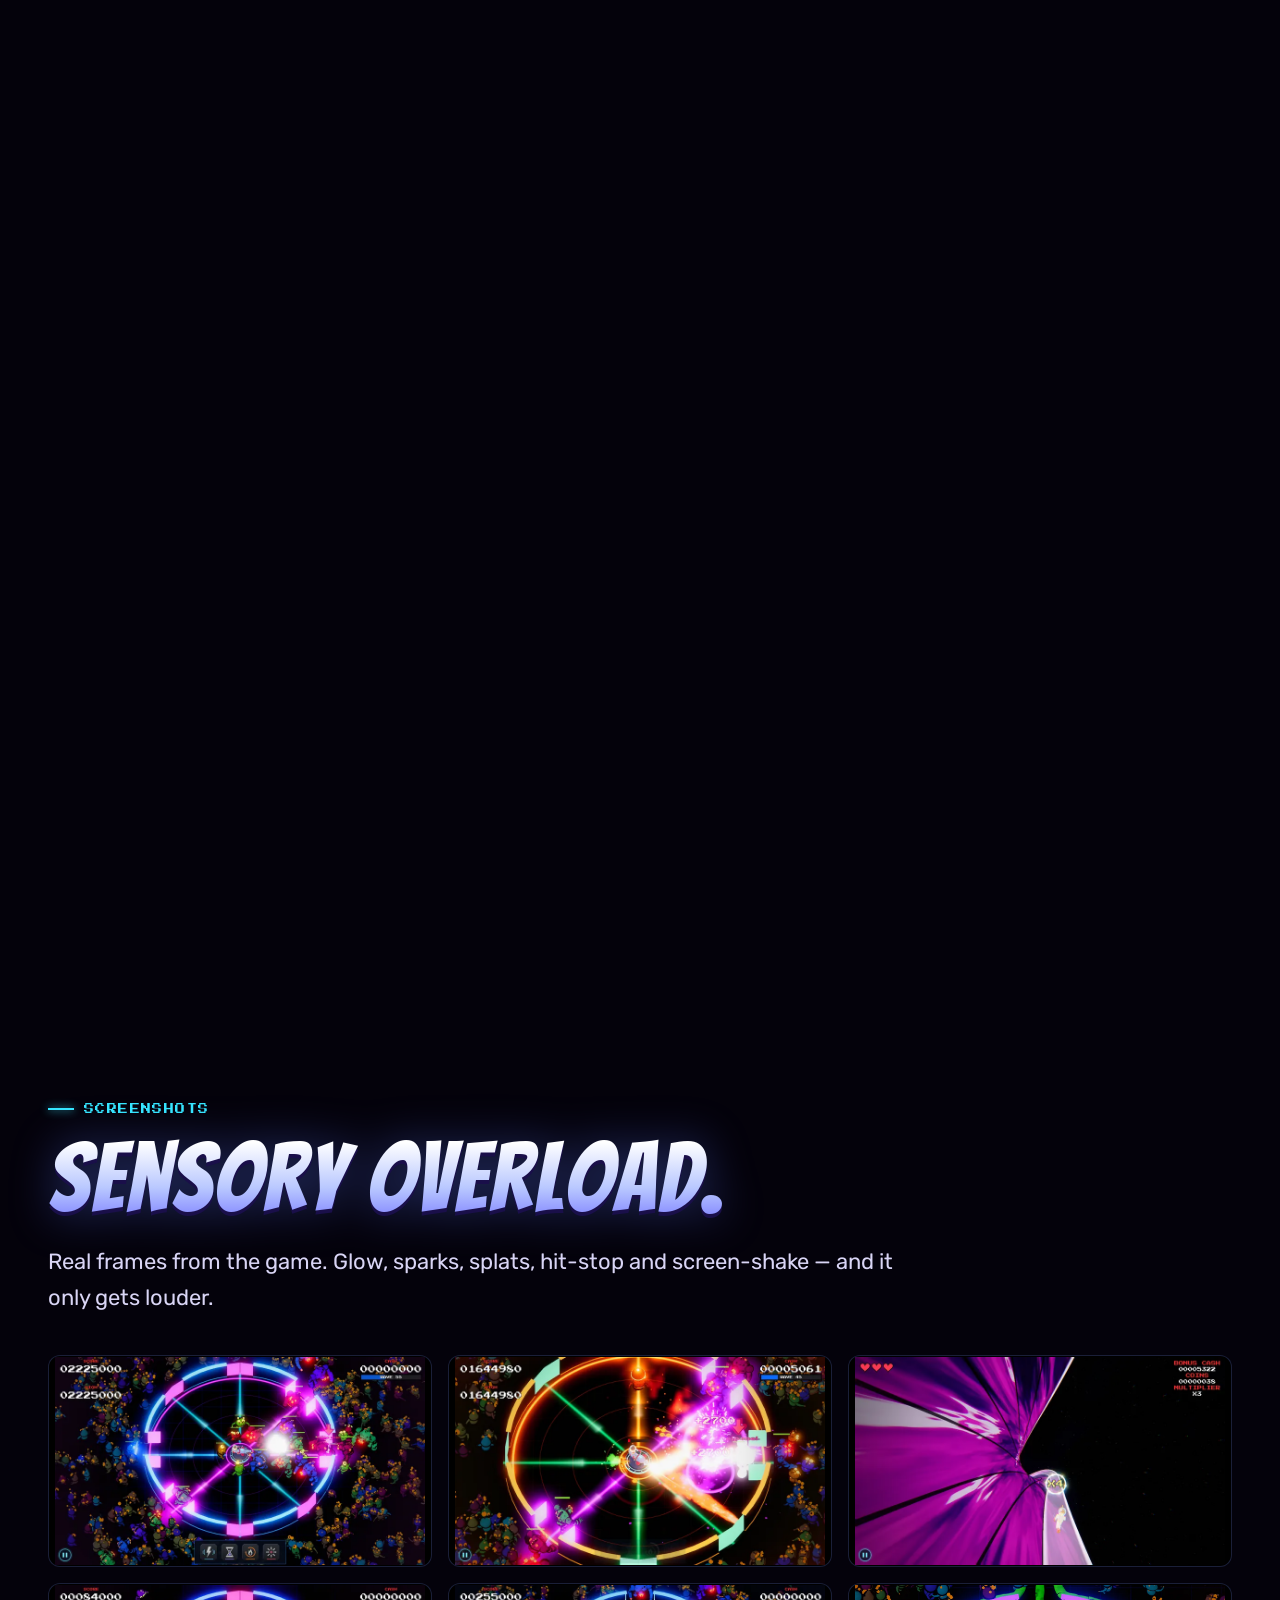
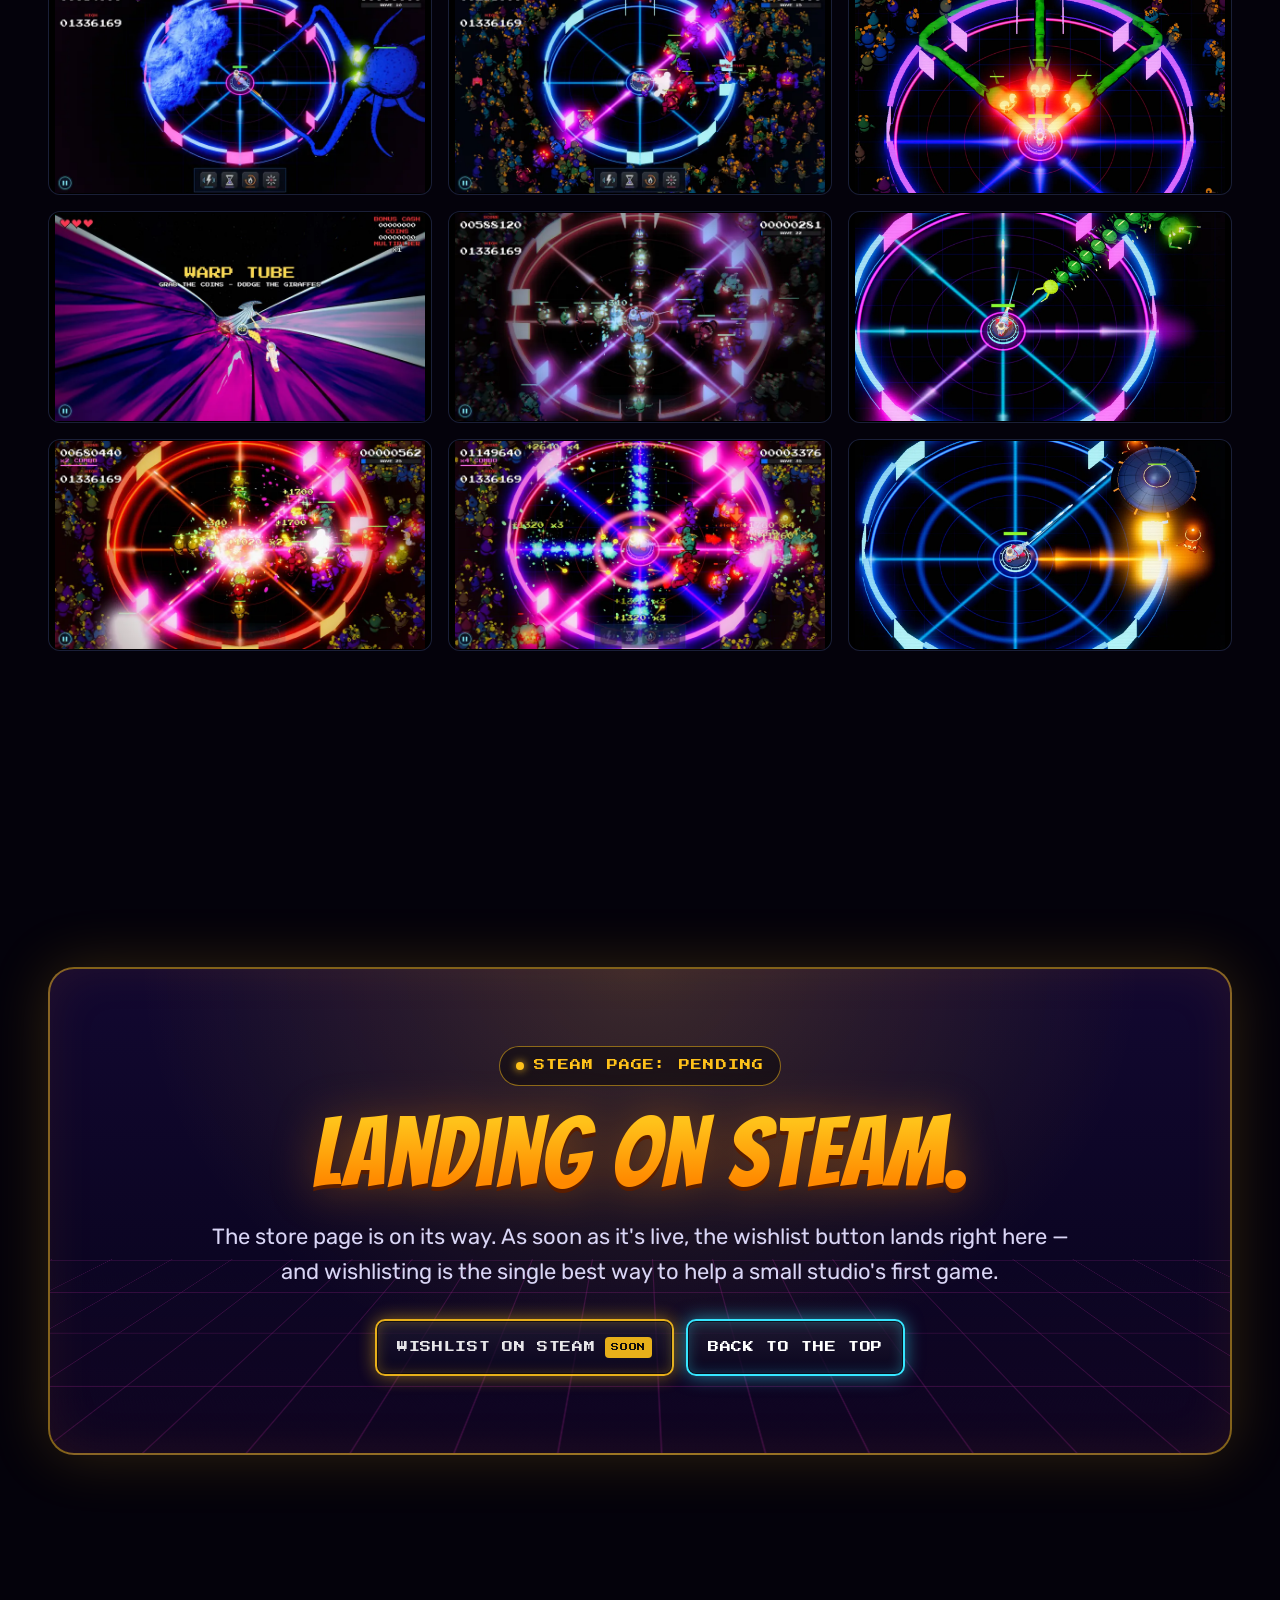
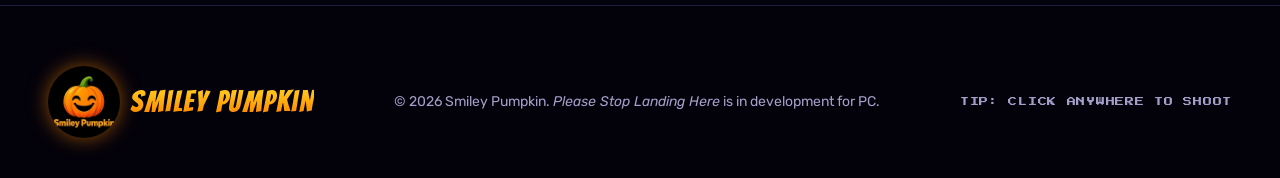
==== commit 4573d903: "Rework for the new look; game now lives at /PleaseStopLandingHere/ New hero scene, logo and share ca" ====
--- a/index.html
+++ b/index.html
@@ -2,352 +2,25 @@
 <html lang="en">
 <head>
 <meta charset="utf-8">
-<meta name="viewport" content="width=device-width, initial-scale=1, viewport-fit=cover">
-<title>Please Stop Landing Here | Smiley Pumpkin</title>
-<meta name="description" content="Please Stop Landing Here: a neon top-down turret defence game from Smiley Pumpkin. One turret, eight gates, an endless alien swarm. Coming to Steam.">
+<meta name="viewport" content="width=device-width, initial-scale=1">
+<title>Smiley Pumpkin</title>
+<meta name="description" content="Smiley Pumpkin makes games. Currently: Please Stop Landing Here, coming to Steam.">
 <meta name="theme-color" content="#04020b">
-<meta property="og:type" content="website">
-<meta property="og:url" content="https://www.smileypumpkin.com/">
-<meta property="og:title" content="Please Stop Landing Here">
-<meta property="og:description" content="One turret. Eight gates. An endless neon alien swarm. Coming to Steam from Smiley Pumpkin.">
-<meta property="og:image" content="https://www.smileypumpkin.com/assets/img/og.jpg">
-<meta name="twitter:card" content="summary_large_image">
+<link rel="canonical" href="https://www.smileypumpkin.com/PleaseStopLandingHere/">
 <link rel="icon" href="smiley-pumpkin.png">
-<link rel="preconnect" href="https://fonts.googleapis.com">
-<link rel="preconnect" href="https://fonts.gstatic.com" crossorigin>
-<link href="https://fonts.googleapis.com/css2?family=Bangers&family=Press+Start+2P&family=Rubik:wght@400;500;600;700&display=swap" rel="stylesheet">
-<link rel="preload" as="image" href="assets/img/keyart.webp">
-<link rel="stylesheet" href="css/site.css">
+<meta http-equiv="refresh" content="0; url=PleaseStopLandingHere/">
+<style>
+  html { background: #04020b; color: #e8e4f4; font: 18px/1.5 system-ui, sans-serif; }
+  body { min-height: 100vh; margin: 0; display: grid; place-content: center; gap: 12px; text-align: center; padding: 16px; }
+  img { width: 96px; height: 96px; margin: 0 auto; }
+  a { color: #ffb400; }
+</style>
 </head>
 <body>
-<a class="skip" href="#game">Skip to content</a>
-<canvas id="stars" aria-hidden="true"></canvas>
-<canvas id="fx" aria-hidden="true"></canvas>
-
-<header class="topbar">
-  <a class="studio" href="#top" aria-label="Smiley Pumpkin home">
-    <img src="assets/img/pumpkin.webp" alt="" width="54" height="54">
-    <span>Smiley Pumpkin</span>
-  </a>
-  <nav class="nav" aria-label="Sections">
-    <a href="#game">The Game</a>
-    <a href="#invaders">Invaders</a>
-    <a href="#bosses">Bosses</a>
-    <a href="#darkside">Darkside</a>
-    <a href="#music">Music</a>
-    <a href="#screens">Screens</a>
-    <a class="steam-pill" href="#steam"><span class="led" aria-hidden="true"></span>Steam page pending</a>
-  </nav>
-</header>
-
-<main>
-  <!-- ============ HERO ============ -->
-  <section class="hero" id="top" aria-labelledby="hero-title">
-    <div class="hero-art" aria-hidden="true"></div>
-    <div class="hero-inner">
-      <h1 id="hero-title" style="margin:0">
-        <img class="game-logo" src="assets/img/logo.webp" alt="Please Stop Landing Here" width="1040" height="610">
-      </h1>
-      <p class="tagline">Another quiet night at Outpost 9.<br><em>Then the saucers came.</em></p>
-      <p class="hero-sub">You put up a sign. They did not stop. So now it's you, one auto-firing turret, and an endless neon alien invasion pouring in from every side.</p>
-      <div class="cta-row">
-        <a class="btn steam" href="#steam">Steam page pending <span class="tag">SOON</span></a>
-        <a class="btn music" href="#music" data-autoplay>&#9654; Play the soundtrack</a>
-        <a class="btn" href="#screens">Screenshots</a>
-      </div>
-      <p class="platform">PC &middot; Windows &middot; from Smiley Pumpkin</p>
-    </div>
-    <a class="scroll-hint" href="#game" aria-label="Scroll to the game">SCROLL<i></i></a>
-  </section>
-
-  <div class="ticker" aria-hidden="true">
-    <div class="ticker-track">
-      <span>WAVE 1 <b>&#9656;</b> ALIENS INBOUND</span><span>PLEASE STOP LANDING HERE</span><span>x8 COMBO</span>
-      <span>SAVE THE SCIENTISTS</span><span>BOSS INCOMING <b>&#9656;</b> WAVE 10</span><span>AREA CLEARED!</span>
-      <span>WELCOME TO THE DARKSIDE</span><span>THE MOTHERSHIP AWAITS</span><span>BATSH*T CRAZY UNLOCKED</span>
-      <span>WAVE 1 <b>&#9656;</b> ALIENS INBOUND</span><span>PLEASE STOP LANDING HERE</span><span>x8 COMBO</span>
-      <span>SAVE THE SCIENTISTS</span><span>BOSS INCOMING <b>&#9656;</b> WAVE 10</span><span>AREA CLEARED!</span>
-      <span>WELCOME TO THE DARKSIDE</span><span>THE MOTHERSHIP AWAITS</span><span>BATSH*T CRAZY UNLOCKED</span>
-    </div>
-  </div>
-
-  <!-- ============ GAMEPLAY ============ -->
-  <section class="section" id="game" aria-labelledby="game-title">
-    <div class="wrap gameplay-grid">
-      <div class="reveal">
-        <span class="eyebrow">The game</span>
-        <h2 class="h2" id="game-title">One click.<br>Total chaos.</h2>
-        <p class="lede">You're in the turret at the centre of the arena. <strong>It fires on its own</strong> &mdash; you click where you want it to face and it swings round to cover that gate. Easy to pick up. Near-impossible to hold.</p>
-        <ol class="how">
-          <li><span><strong>Aim, don't shoot.</strong> Eight gates, aliens from every side. Pick the gate that's about to break.</span></li>
-          <li><span><strong>Build the combo.</strong> Kill streaks climb all the way to x8 &mdash; one hit on the turret and it's gone.</span></li>
-          <li><span><strong>Upgrade between runs.</strong> Every kill drops cash: firing speed, damage, multi-shot, rotation, health and more.</span></li>
-        </ol>
-        <div class="stats">
-          <div class="stat"><b data-count="70">70</b><span>Waves to the end</span></div>
-          <div class="stat"><b data-count="7">7</b><span>Huge bosses</span></div>
-          <div class="stat"><b data-count="7">7</b><span>Alien species</span></div>
-          <div class="stat"><b data-count="12">12</b><span>Original tracks</span></div>
-          <div class="stat"><b>x8</b><span>Max combo</span></div>
-          <div class="stat"><b>&infin;</b><span>Batsh*t mode</span></div>
-        </div>
-      </div>
-      <div class="reveal" data-delay="1">
-        <figure class="screen tilt">
-          <img src="assets/img/shots/swarm.webp" alt="Wave 55: the turret holds the neon arena while a huge alien crowd presses against all eight gates" width="1600" height="900" loading="lazy">
-        </figure>
-      </div>
-    </div>
-  </section>
-
-  <!-- ============ STORY ============ -->
-  <section class="section story" id="story" aria-labelledby="story-title">
-    <div class="wrap story-grid">
-      <div class="reveal">
-        <span class="eyebrow">The story so far</span>
-        <h2 class="caption-box" id="story-title">They did<br>not stop.</h2>
-        <p>Another quiet night at Outpost 9. <span class="sfx">SILENCE&hellip;</span></p>
-        <p>Then a saucer came down right on top of him. <span class="sfx">VWORRRP!</span> So he put up a sign. <span class="sfx">TAP TAP.</span></p>
-        <p>They did not stop. <span class="sfx">VWORP! VWORP!</span></p>
-        <p><strong>Right. That's it.</strong></p>
-      </div>
-      <figure class="comic reveal" data-delay="1">
-        <img src="assets/img/comic.webp" alt="The game's manga intro page: a lone astronaut at Outpost 9 puts up a 'Please Stop Landing Here' sign as the saucers keep landing, then leaps into his turret" width="1280" height="720" loading="lazy">
-      </figure>
-    </div>
-  </section>
-
-  <!-- ============ POWER-UPS ============ -->
-  <section class="section" id="powerups" aria-labelledby="pu-title">
-    <div class="wrap">
-      <div class="reveal">
-        <span class="eyebrow">Save the scientists</span>
-        <h2 class="h2 hot" id="pu-title">Break glass in<br>case of aliens.</h2>
-        <p class="lede">Panicking scientists sprint for your turret &mdash; and the aliens grab them. Clear a path and get them home for an <strong>emergency power-up</strong>. Hold one of each. Spend them wisely.</p>
-      </div>
-      <div class="powers">
-        <div class="power-view reveal">
-          <figure class="screen">
-            <img id="powerImg" src="assets/img/shots/shock.webp" alt="Electric Wipeout tearing through the aliens on wave 35" width="1600" height="900" loading="lazy">
-            <span class="label" id="powerLabel">ELECTRIC WIPEOUT</span>
-          </figure>
-        </div>
-        <div class="power-list reveal" data-delay="1" role="tablist" aria-label="Power-ups">
-          <button class="power" role="tab" aria-selected="true" style="--c: var(--cyan)" data-img="shock" data-alt="Electric Wipeout tearing through the aliens on wave 35">
-            <img src="assets/img/icons/electric_wipeout.webp" alt="" width="72" height="72">
-            <span><h3>Electric Wipeout</h3><p>Lightning hits everything on screen. Grunts fry outright; even bosses feel it.</p></span>
-          </button>
-          <button class="power" role="tab" aria-selected="false" style="--c: var(--violet)" data-img="slomo" data-alt="Slo-Mo: the arena turns dreamy and every alien crawls">
-            <img src="assets/img/icons/slo_mo.webp" alt="" width="72" height="72">
-            <span><h3>Slo-Mo</h3><p>Ten seconds where every alien wades through treacle. Your turret doesn't.</p></span>
-          </button>
-          <button class="power" role="tab" aria-selected="false" style="--c: var(--orange)" data-img="spin" data-alt="Flamethrower Spin sweeping the gates on wave 45">
-            <img src="assets/img/icons/spin_fire.webp" alt="" width="72" height="72">
-            <span><h3>Flamethrower Spin</h3><p>The turret takes over and torches its way round every open gate in turn.</p></span>
-          </button>
-          <button class="power" role="tab" aria-selected="false" style="--c: var(--red)" data-img="omni" data-alt="Omni-Fire: bullets spiral down every gate at once on wave 25">
-            <img src="assets/img/icons/omni_fire.webp" alt="" width="72" height="72">
-            <span><h3>Omni-Fire</h3><p>A spinning spiral of bullets down every gate at once. The last-resort button.</p></span>
-          </button>
-          <p class="power-desc" id="powerDesc" aria-live="polite"></p>
-          <p class="scientist-note">Sometimes a rescued scientist brings a <strong>heart</strong> instead &mdash; full health, right when you need it.</p>
-        </div>
-      </div>
-    </div>
-  </section>
-
-  <!-- ============ INVADERS ============ -->
-  <section class="section" id="invaders" aria-labelledby="inv-title">
-    <div class="wrap">
-      <div class="aliens-head reveal">
-        <div>
-          <span class="eyebrow">Know your invader</span>
-          <h2 class="h2 pink" id="inv-title">Seven ways<br>to be overrun.</h2>
-        </div>
-        <p class="lede" style="max-width:44ch">Every ten waves is a new area with its own colours, its own music and its own new alien &mdash; which then never goes away.</p>
-      </div>
-      <div class="alien-grid">
-        <article class="alien reveal" style="--c: var(--acid)">
-          <div class="portrait"><span class="waves">WAVES 1&ndash;10</span><img src="assets/img/aliens/alien.webp" alt="The standard alien: squat, big-headed, eyes on stalks" width="432" height="432" loading="lazy"></div>
-          <div class="body"><h3>The Grunt</h3><div class="area">A Piece of Cake</div><p>Squat, blobby and big-headed. One on its own is nothing. They never come on their own.</p></div>
-        </article>
-        <article class="alien reveal" data-delay="1" style="--c: var(--violet)">
-          <div class="portrait"><span class="waves">WAVES 11&ndash;20</span><img src="assets/img/aliens/heavy.webp" alt="The Heavy: a hulking knuckle-walking brute" width="432" height="432" loading="lazy"></div>
-          <div class="body"><h3>The Heavy</h3><div class="area">Chunky Monkey</div><p>Hulking knuckle-walkers that freeze, flash and swell up as they close in. Keep firing.</p></div>
-        </article>
-        <article class="alien reveal" data-delay="2" style="--c: var(--orange)">
-          <div class="portrait"><span class="waves">WAVES 21&ndash;30</span><img src="assets/img/aliens/runner.webp" alt="The Runner: a spindly four-legged skitterer" width="432" height="432" loading="lazy"></div>
-          <div class="body"><h3>The Runner</h3><div class="area">Speed is of the Essence</div><p>Spindly four-legged skitterers. Fragile, frantic, and they punish a moment's hesitation.</p></div>
-        </article>
-        <article class="alien reveal" style="--c: var(--cyan)">
-          <div class="portrait"><span class="waves">WAVES 31&ndash;40</span><img src="assets/img/aliens/splitter.webp" alt="The Splitter: a round alien that bursts when killed" width="432" height="432" loading="lazy"></div>
-          <div class="body"><h3>The Splitter</h3><div class="area">A Splitting Headache</div><p>Kill it and it bursts into a handful of fast little Splitlings &mdash; who come straight back.</p></div>
-        </article>
-        <article class="alien reveal" data-delay="1" style="--c: var(--red)">
-          <div class="portrait"><span class="waves">WAVES 41&ndash;50</span><img src="assets/img/aliens/bomber.webp" alt="The Bomber: an alien carrying a bomb toward the turret" width="432" height="432" loading="lazy"></div>
-          <div class="body"><h3>The Bomber</h3><div class="area">Bombtastic</div><p>Carries a bomb to your turret and plants it. Shoot it first and the blast takes its friends with it.</p></div>
-        </article>
-        <article class="alien reveal" data-delay="2" style="--c: var(--blue)">
-          <div class="portrait"><span class="waves">WAVES 51&ndash;60</span><img src="assets/img/aliens/shield.webp" alt="The Shield-bearer: an alien behind an energy shield" width="432" height="432" loading="lazy"></div>
-          <div class="body"><h3>Shield-bearer</h3><div class="area">Shields Up</div><p>Marches in behind an energy shield that soaks your bullets &mdash; and covers everyone behind it.</p></div>
-        </article>
-        <article class="alien reveal" style="--c: var(--yellow)">
-          <div class="portrait"><span class="waves">WAVES 61&ndash;70</span><img src="assets/img/aliens/tunneller.webp" alt="The Tunneller: a horned alien that digs under the walls" width="432" height="432" loading="lazy"></div>
-          <div class="body"><h3>The Tunneller</h3><div class="area">Digging their own Grave</div><p>Skips the queue. Digs in, ripples under your wall, and bursts up inside the arena.</p></div>
-        </article>
-        <div class="alien extra reveal" data-delay="1">
-          <div><b>&hellip;and all of them at once.</b><p>Beat the game to unlock <strong>BATSH*T CRAZY</strong>: endless waves, double speed, every alien in the mix.</p></div>
-        </div>
-      </div>
-    </div>
-  </section>
-
-  <!-- ============ BOSSES ============ -->
-  <section class="section bosses" id="bosses" aria-labelledby="boss-title">
-    <div class="wrap">
-      <div class="reveal">
-        <span class="eyebrow">Every tenth wave</span>
-        <h2 class="h2 hot" id="boss-title">Something<br>much bigger.</h2>
-        <p class="lede">Seven bosses, each too wide to fit through a gate &mdash; so they don't. Beat one to clear the area, get beamed up, and unlock a checkpoint.</p>
-      </div>
-      <div class="boss-stage reveal">
-        <div class="boss-view">
-          <figure class="screen">
-            <div class="boss-bar" aria-hidden="true"><span></span></div>
-            <img id="bossImg" src="assets/img/bosses/kraken.webp" alt="" width="1280" height="720" loading="lazy">
-            <figcaption class="boss-hud" aria-live="polite">
-              <span class="wave" id="bossWave">WAVE 10</span>
-              <h3 id="bossName">KRAKEN</h3>
-              <p id="bossDesc"></p>
-            </figcaption>
-          </figure>
-        </div>
-        <div>
-          <ol class="boss-list" id="bossList" role="tablist" aria-label="Bosses"></ol>
-          <div class="final-warn" aria-hidden="true"><span>WARNING: FINAL BOSS AT WAVE 70</span></div>
-        </div>
-      </div>
-    </div>
-  </section>
-
-  <!-- ============ DARKSIDE ============ -->
-  <section class="section darkside" id="darkside" aria-labelledby="ds-title">
-    <div class="wrap darkside-grid">
-      <div class="reveal">
-        <span class="eyebrow" style="color: var(--pink)">Bonus level</span>
-        <h2 class="h2 pink" id="ds-title">Welcome to<br>the Darkside.</h2>
-        <p class="lede">Clear an area and a UFO beams you up &mdash; then drops you onto a marbled ribbon twisting through space. Eight lanes rolling over floor, wall and ceiling. Grab the coins, hit the multiplier rings, dodge the mines. It just keeps getting faster.</p>
-        <p class="lede" style="margin-top:14px">Oh, and there's a different animal in the way every visit.</p>
-        <ul class="animals">
-          <li><img src="assets/img/animals/sheep.webp" alt="" width="124" height="124" loading="lazy">Sheep</li>
-          <li><img src="assets/img/animals/goats.webp" alt="" width="124" height="124" loading="lazy">Goats</li>
-          <li><img src="assets/img/animals/llamas.webp" alt="" width="124" height="124" loading="lazy">Llamas</li>
-          <li><img src="assets/img/animals/dogs.webp" alt="" width="124" height="124" loading="lazy">Dogs</li>
-          <li><img src="assets/img/animals/cats.webp" alt="" width="124" height="124" loading="lazy">Cats</li>
-          <li><img src="assets/img/animals/giraffes.webp" alt="" width="124" height="124" loading="lazy">Giraffes</li>
-        </ul>
-      </div>
-      <div class="ds-shots reveal" data-delay="1">
-        <figure class="screen"><img src="assets/img/shots/darkside-giraffe.webp" alt="The Darkside warp tube: grab the coins, dodge the giraffes" width="1600" height="900" loading="lazy"></figure>
-        <figure class="screen"><img src="assets/img/shots/darkside-ribbon.webp" alt="The astronaut running a magenta ribbon through space toward an x4 multiplier ring" width="1600" height="900" loading="lazy"></figure>
-      </div>
-    </div>
-  </section>
-
-  <!-- ============ SOUNDTRACK ============ -->
-  <section class="section" id="music" aria-labelledby="music-title">
-    <div class="wrap music-grid">
-      <div class="reveal">
-        <div class="viz-wrap" id="vizWrap">
-          <canvas id="viz" aria-hidden="true"></canvas>
-          <div class="viz-center" id="vizCenter">
-            <img src="assets/img/game-icon.webp" alt="" width="256" height="256">
-            <button class="play-big" id="playBig" aria-label="Play or pause the soundtrack">
-              <svg viewBox="0 0 24 24" aria-hidden="true"><path fill="#fff" d="M8 5v14l11-7z"/></svg>
-            </button>
-          </div>
-        </div>
-      </div>
-      <div class="reveal" data-delay="1">
-        <span class="eyebrow" style="color: var(--magenta)">Original soundtrack</span>
-        <h2 class="h2 pink" id="music-title">Turn it up.</h2>
-        <p class="lede">A full track for every area, the Darkside, the final boss and Batsh*t mode &mdash; and the arena pulses to the beat. Have a listen.</p>
-        <ul class="tracks" id="tracks">
-          <li><button class="track" data-src="assets/audio/title.mp3" aria-pressed="false"><span class="ic"><svg viewBox="0 0 24 24"><path d="M8 5v14l11-7z"/></svg><span class="eq"><i></i><i></i><i></i></span></span><span class="t">Title Theme<small>Outpost 9, after dark</small></span><span class="d">0:45</span></button></li>
-          <li><button class="track" data-src="assets/audio/area-1.mp3" aria-pressed="false"><span class="ic"><svg viewBox="0 0 24 24"><path d="M8 5v14l11-7z"/></svg><span class="eq"><i></i><i></i><i></i></span></span><span class="t">Area 1<small>A Piece of Cake</small></span><span class="d">0:45</span></button></li>
-          <li><button class="track" data-src="assets/audio/area-4.mp3" aria-pressed="false"><span class="ic"><svg viewBox="0 0 24 24"><path d="M8 5v14l11-7z"/></svg><span class="eq"><i></i><i></i><i></i></span></span><span class="t">Area 4<small>A Splitting Headache</small></span><span class="d">0:45</span></button></li>
-          <li><button class="track" data-src="assets/audio/darkside.mp3" aria-pressed="false"><span class="ic"><svg viewBox="0 0 24 24"><path d="M8 5v14l11-7z"/></svg><span class="eq"><i></i><i></i><i></i></span></span><span class="t">The Darkside<small>Bonus level</small></span><span class="d">0:45</span></button></li>
-          <li><button class="track" data-src="assets/audio/final-boss.mp3" aria-pressed="false"><span class="ic"><svg viewBox="0 0 24 24"><path d="M8 5v14l11-7z"/></svg><span class="eq"><i></i><i></i><i></i></span></span><span class="t">The Mothership<small>Final boss</small></span><span class="d">0:45</span></button></li>
-          <li><button class="track" data-src="assets/audio/batshit.mp3" aria-pressed="false"><span class="ic"><svg viewBox="0 0 24 24"><path d="M8 5v14l11-7z"/></svg><span class="eq"><i></i><i></i><i></i></span></span><span class="t">Batsh*t Crazy<small>Endless mode</small></span><span class="d">0:45</span></button></li>
-        </ul>
-        <div class="progress" id="progress" aria-hidden="true"><span></span></div>
-        <p class="music-note">45-second previews. Headphones recommended.</p>
-      </div>
-    </div>
-    <audio id="audio" preload="none"></audio>
-  </section>
-
-  <!-- ============ SCREENSHOTS ============ -->
-  <section class="section" id="screens" aria-labelledby="shots-title">
-    <div class="wrap">
-      <div class="reveal">
-        <span class="eyebrow">Screenshots</span>
-        <h2 class="h2" id="shots-title">Neon overload.</h2>
-        <p class="lede">Real frames from the game. Glow, sparks, splats, hit-stop and screen-shake &mdash; and it only gets louder.</p>
-      </div>
-      <div class="gallery" id="gallery">
-        <button class="shot reveal" data-full="assets/img/shots/swarm.webp"><img src="assets/img/thumbs/swarm.webp" alt="Wave 55: the alien crowd surrounds the arena" width="800" height="450" loading="lazy"><figcaption>WAVE 55 &middot; THE SWARM</figcaption></button>
-        <button class="shot reveal" data-full="assets/img/shots/kraken-ink.webp"><img src="assets/img/thumbs/kraken-ink.webp" alt="The Kraken reaching into the arena and squirting ink" width="800" height="450" loading="lazy"><figcaption>WAVE 10 &middot; KRAKEN</figcaption></button>
-        <button class="shot reveal" data-full="assets/img/shots/darkside-giraffe.webp"><img src="assets/img/thumbs/darkside-giraffe.webp" alt="The Darkside: grab the coins, dodge the giraffes" width="800" height="450" loading="lazy"><figcaption>THE DARKSIDE &middot; GIRAFFES</figcaption></button>
-        <button class="shot reveal" data-full="assets/img/shots/omni.webp"><img src="assets/img/thumbs/omni.webp" alt="Omni-Fire on wave 25" width="800" height="450" loading="lazy"><figcaption>OMNI-FIRE</figcaption></button>
-        <button class="shot reveal" data-full="assets/img/shots/spin.webp"><img src="assets/img/thumbs/spin.webp" alt="Flamethrower Spin on wave 45" width="800" height="450" loading="lazy"><figcaption>FLAMETHROWER SPIN</figcaption></button>
-        <button class="shot reveal" data-full="assets/img/shots/heavies.webp"><img src="assets/img/thumbs/heavies.webp" alt="Heavies pushing in on wave 15" width="800" height="450" loading="lazy"><figcaption>WAVE 15 &middot; CHUNKY MONKEY</figcaption></button>
-        <button class="shot reveal" data-full="assets/img/shots/slomo.webp"><img src="assets/img/thumbs/slomo.webp" alt="Slo-Mo: the arena turns dreamy and every alien crawls" width="800" height="450" loading="lazy"><figcaption>SLO-MO</figcaption></button>
-        <button class="shot reveal" data-full="assets/img/shots/shock.webp"><img src="assets/img/thumbs/shock.webp" alt="Electric Wipeout on wave 35" width="800" height="450" loading="lazy"><figcaption>ELECTRIC WIPEOUT</figcaption></button>
-        <button class="shot reveal" data-full="assets/img/shots/darkside-ribbon.webp"><img src="assets/img/thumbs/darkside-ribbon.webp" alt="The Darkside ribbon twisting through space" width="800" height="450" loading="lazy"><figcaption>THE DARKSIDE</figcaption></button>
-        <button class="shot reveal" data-full="assets/img/bosses/hydra.webp"><img src="assets/img/bosses/hydra.webp" alt="The Hydra's heads lunging over the wall" width="1280" height="720" loading="lazy"><figcaption>WAVE 40 &middot; HYDRA</figcaption></button>
-        <button class="shot reveal" data-full="assets/img/bosses/wyrm.webp"><img src="assets/img/bosses/wyrm.webp" alt="The Wyrm coiling into the arena" width="1280" height="720" loading="lazy"><figcaption>WAVE 60 &middot; THE WYRM</figcaption></button>
-        <button class="shot reveal" data-full="assets/img/bosses/mothership.webp"><img src="assets/img/bosses/mothership.webp" alt="The Mothership attacking the turret" width="1280" height="720" loading="lazy"><figcaption>WAVE 70 &middot; THE MOTHERSHIP</figcaption></button>
-      </div>
-    </div>
-  </section>
-
-  <!-- ============ STEAM ============ -->
-  <section class="section" id="steam" aria-labelledby="steam-title">
-    <div class="wrap">
-      <div class="steam-card reveal">
-        <span class="status"><span class="led" aria-hidden="true"></span>STEAM PAGE: PENDING</span>
-        <h2 class="h2 hot" id="steam-title">Landing on Steam.</h2>
-        <p class="lede">The store page is on its way. As soon as it's live, the wishlist button lands right here &mdash; and wishlisting is the single best way to help a small studio's first game.</p>
-        <div class="cta-row">
-          <a class="btn steam" role="link" aria-disabled="true" tabindex="0">Wishlist on Steam <span class="tag">SOON</span></a>
-          <a class="btn" href="#top">Back to the top</a>
-        </div>
-      </div>
-    </div>
-  </section>
-</main>
-
-<footer>
-  <div class="foot">
-    <a class="studio" href="#top" aria-label="Smiley Pumpkin, back to top">
-      <img src="assets/img/pumpkin.webp" alt="" width="72" height="72">
-      <span>Smiley Pumpkin</span>
-    </a>
-    <p>&copy; 2026 Smiley Pumpkin. <em>Please Stop Landing Here</em> is in development for PC.</p>
-    <p class="hi">TIP: CLICK ANYWHERE TO SHOOT</p>
-  </div>
-</footer>
-
-<div class="hud-score" id="hud" aria-hidden="true">SCORE<b id="hudScore">00000000</b><em id="hudCombo"></em></div>
-
-<div class="lightbox" id="lightbox" role="dialog" aria-modal="true" aria-label="Screenshot viewer">
-  <button class="lb-btn lb-close" id="lbClose" aria-label="Close">&times;</button>
-  <button class="lb-btn lb-prev" id="lbPrev" aria-label="Previous screenshot">&lsaquo;</button>
-  <figure><img id="lbImg" src="" alt=""><figcaption id="lbCap"></figcaption></figure>
-  <button class="lb-btn lb-next" id="lbNext" aria-label="Next screenshot">&rsaquo;</button>
-</div>
-
-<script src="js/site.js"></script>
+<!-- One game for now, so the studio's home sends you straight to it. When
+     there are more, this becomes the studio page with a card per game. -->
+<img src="smiley-pumpkin.png" alt="">
+<p>Taking you to <a href="PleaseStopLandingHere/">Please Stop Landing Here</a>&hellip;</p>
+<script>location.replace("PleaseStopLandingHere/" + location.hash);</script>
 </body>
 </html>
